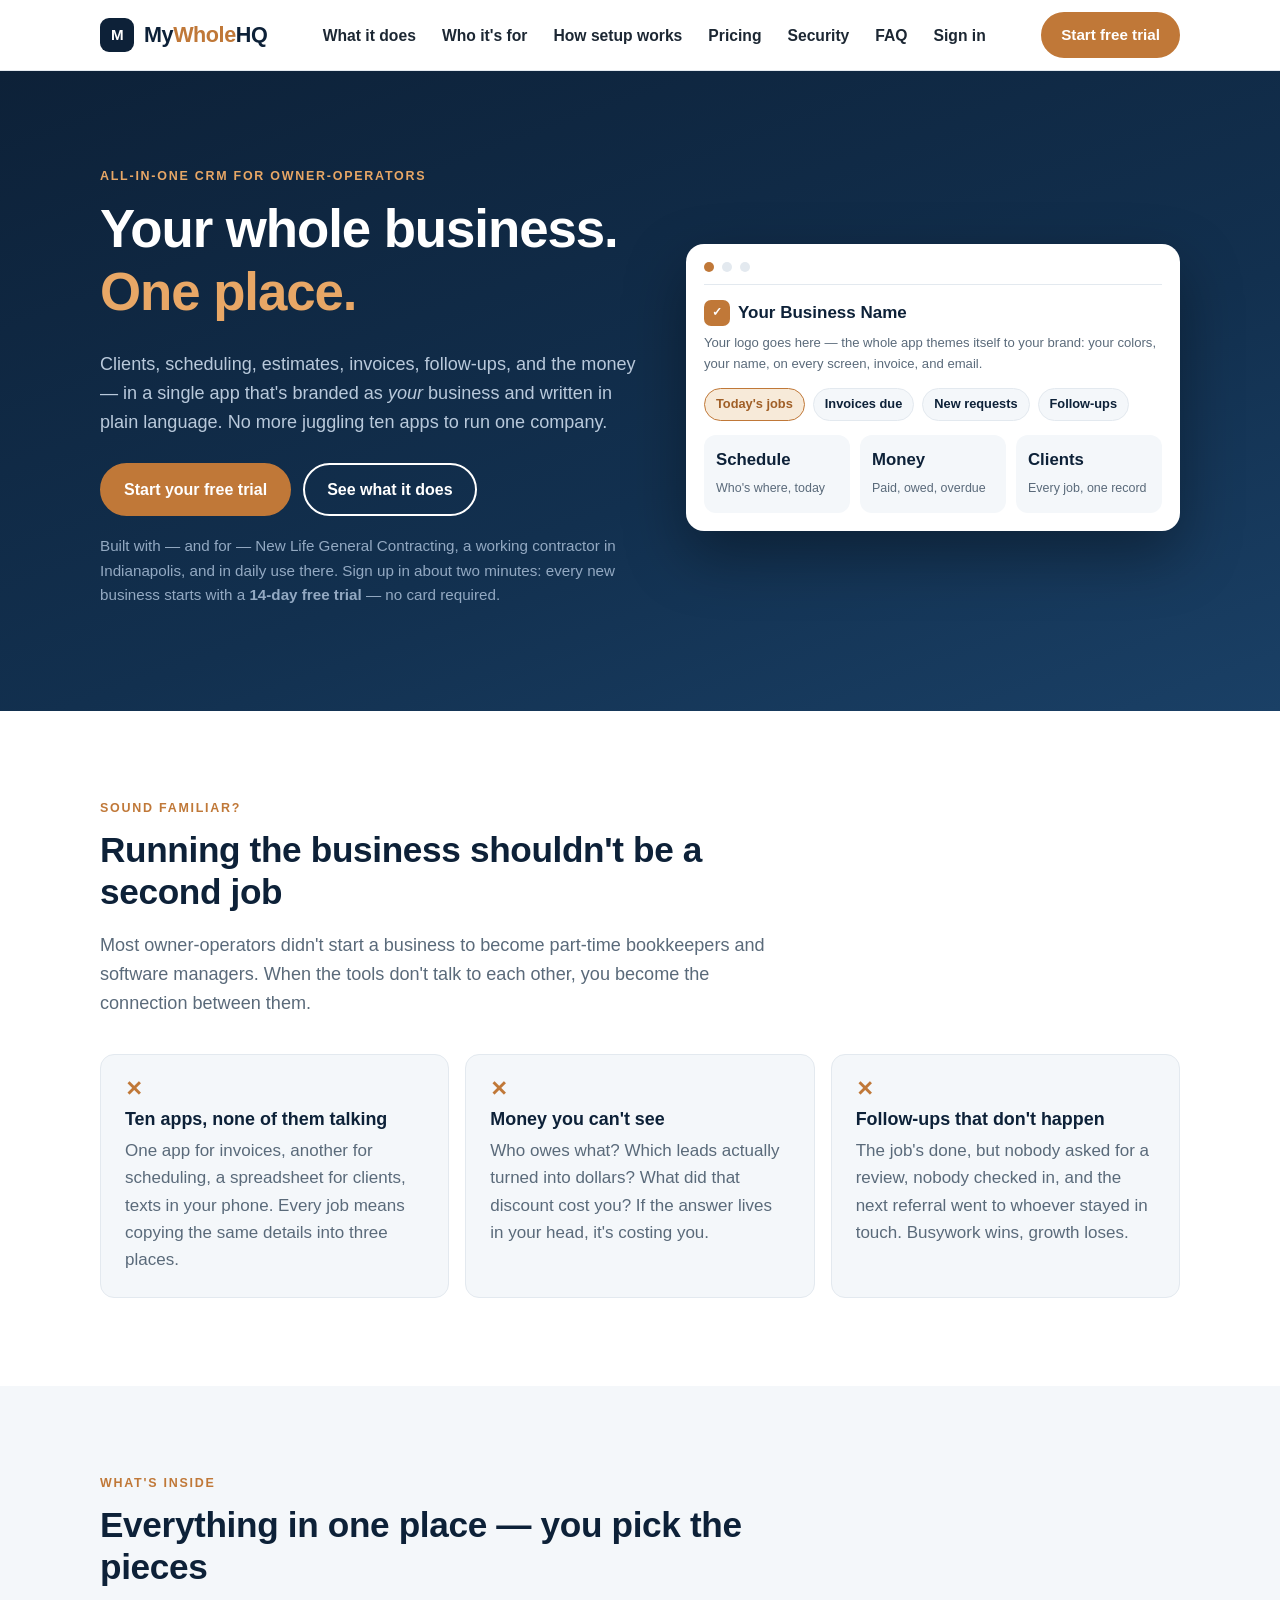
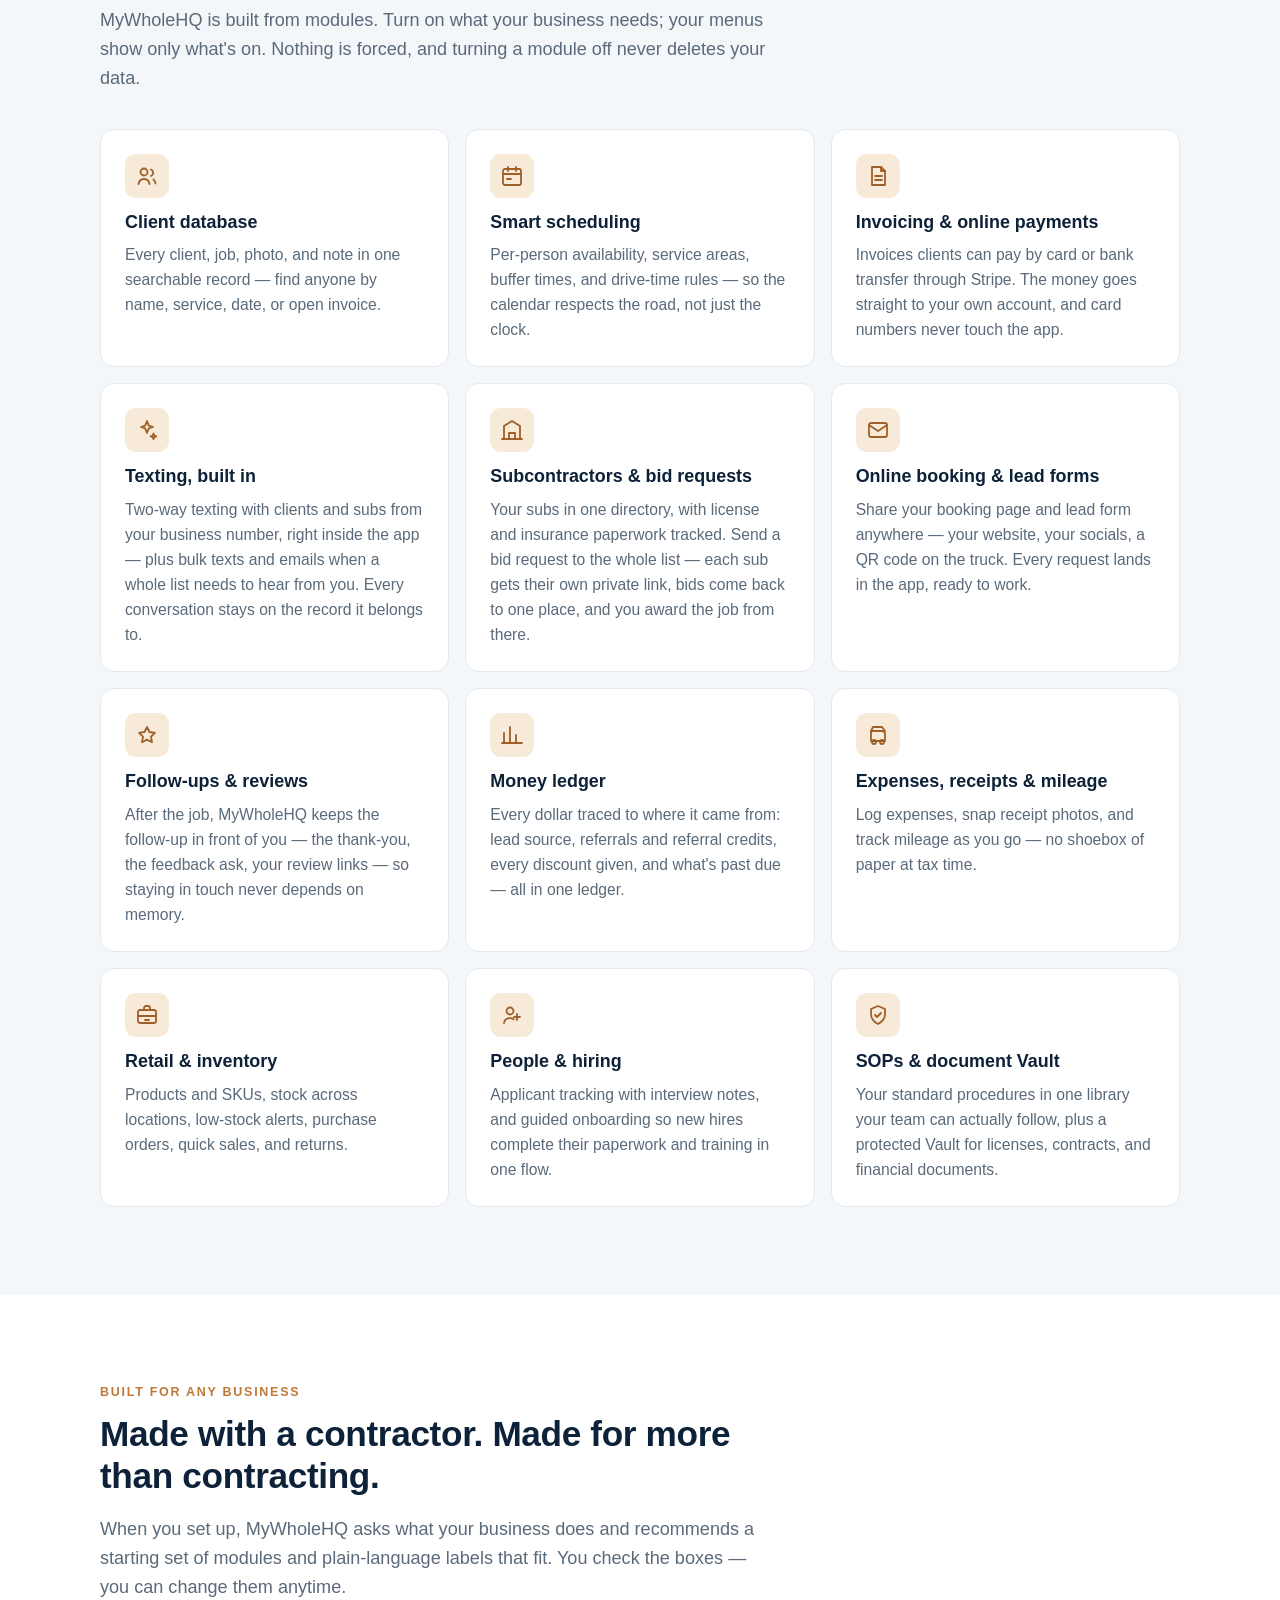
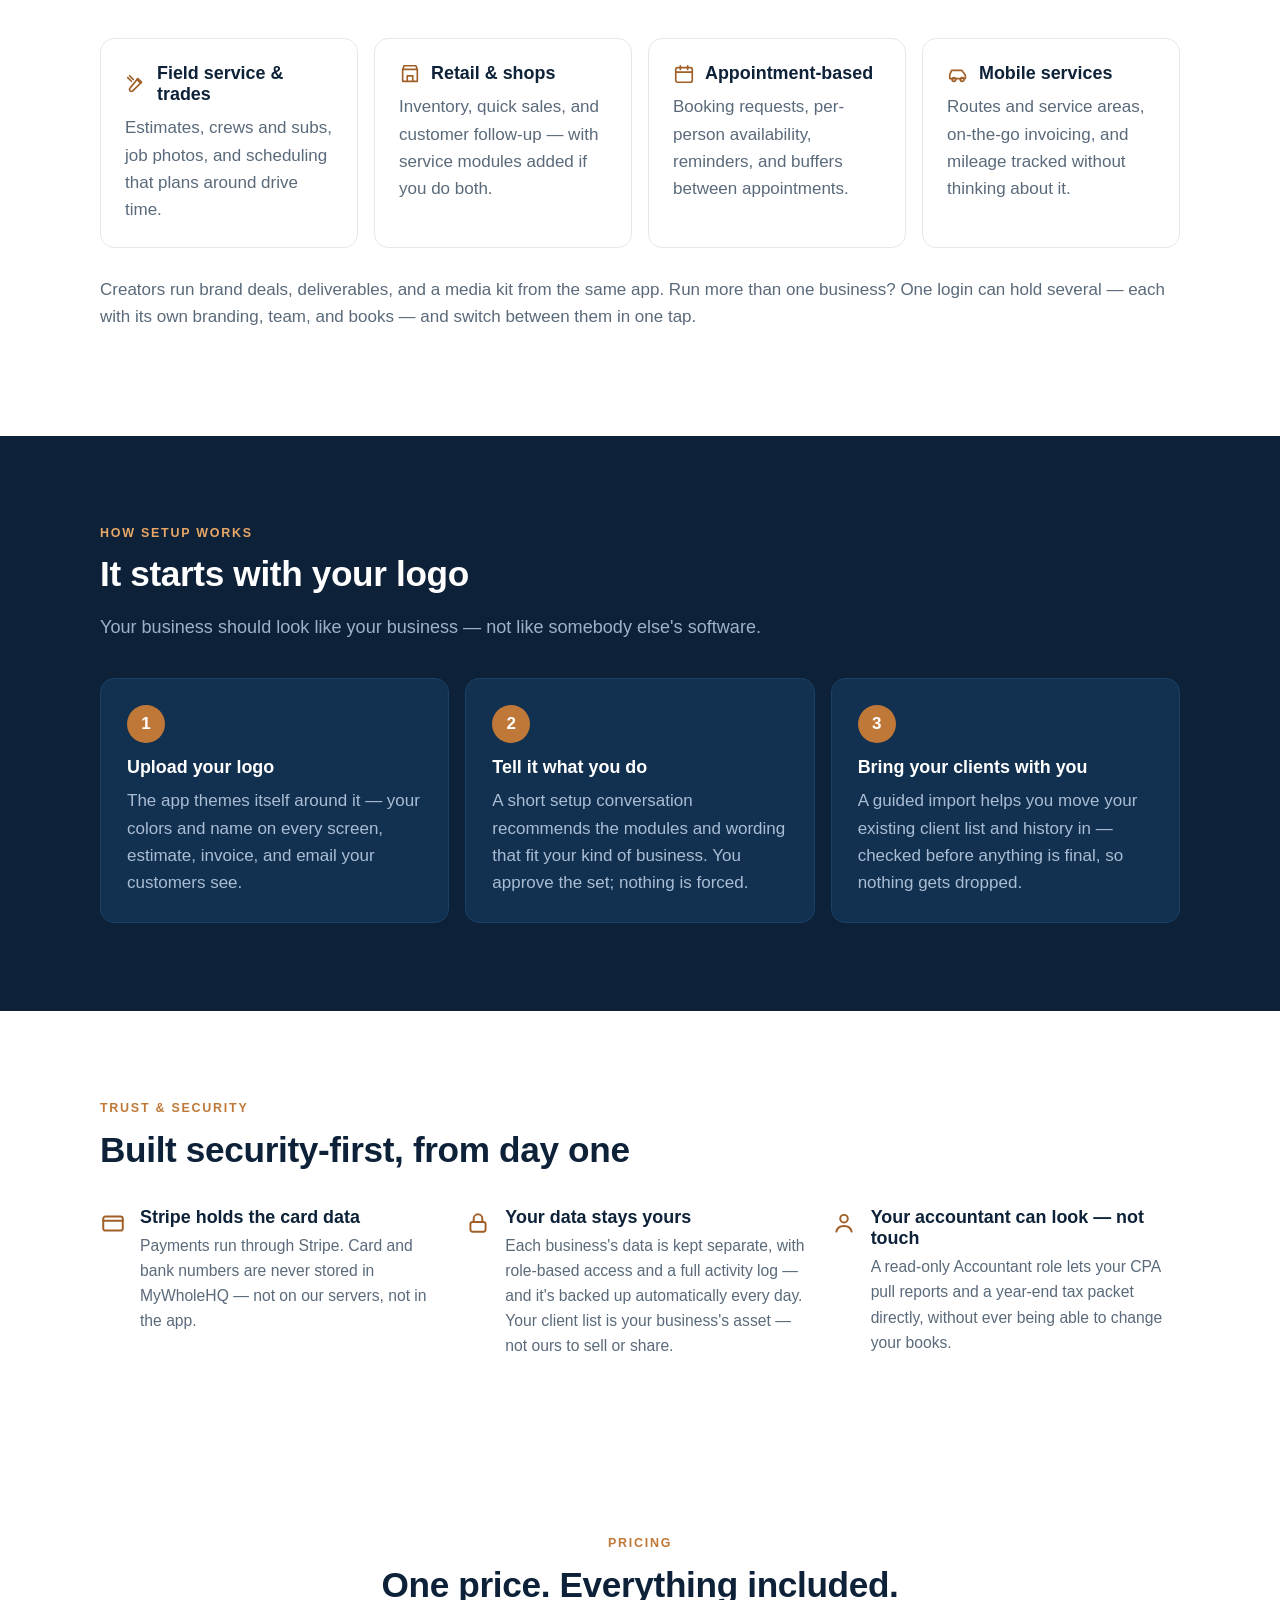
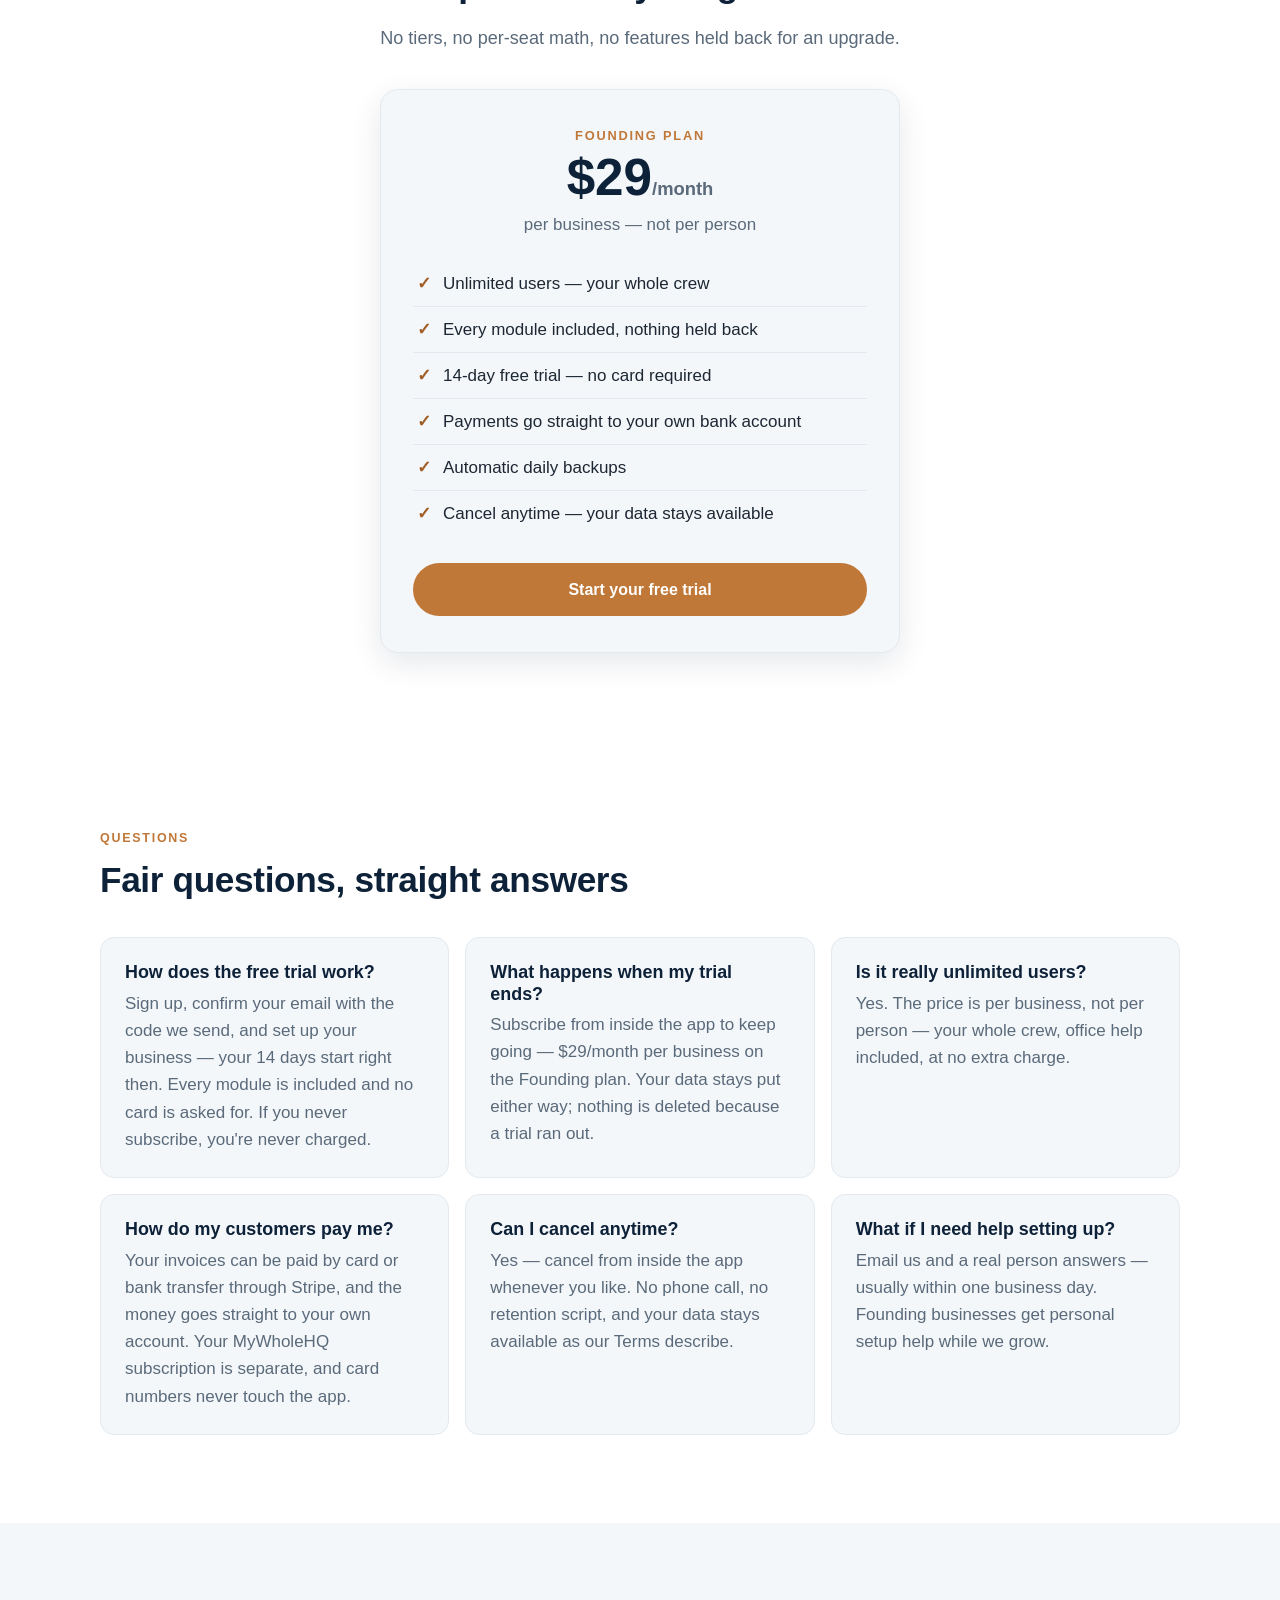
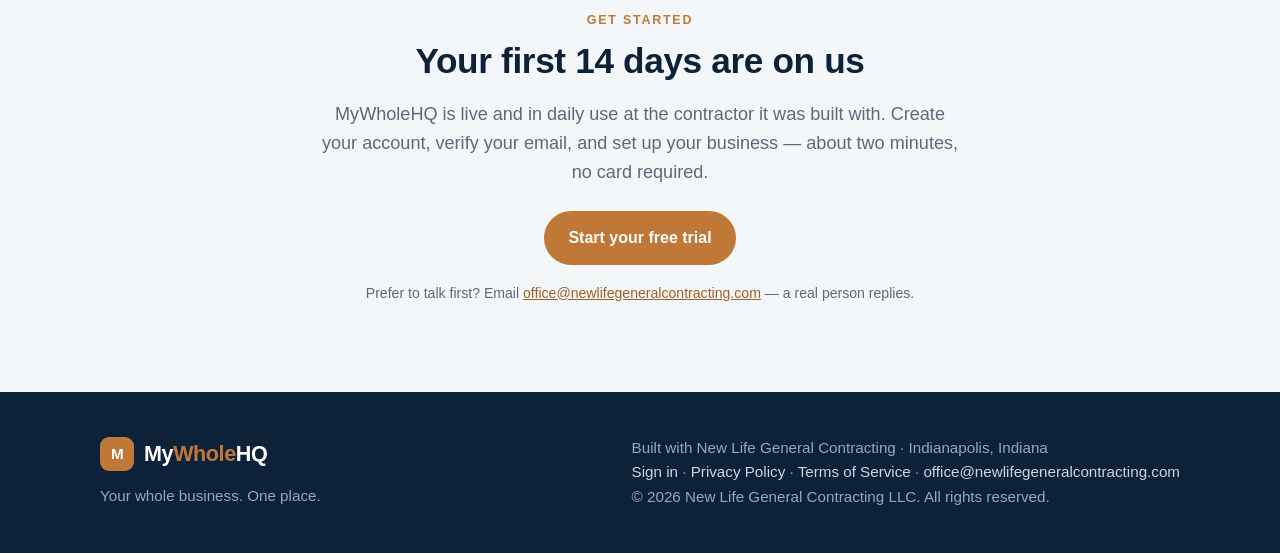
==== index.html @ 63197f9a "Point CTAs at instant signup (app.mywholehq.com/signup), add FAQ, replace invite form with get-start" ====
<!DOCTYPE html>
<html lang="en">
<head>
<meta charset="UTF-8">
<meta name="viewport" content="width=device-width, initial-scale=1">
<title>MyWholeHQ — Your whole business. One place.</title>
<meta name="description" content="MyWholeHQ is the all-in-one app for owner-run businesses: clients, jobs, quotes, invoices, subcontractors, scheduling, and texting in one place. Founding plan $29/month per business, unlimited users, 14-day free trial.">
<meta property="og:title" content="MyWholeHQ — Your whole business. One place.">
<meta property="og:description" content="Clients, jobs, quotes, invoices, subs, and texting — one simple app built for owner-operators. $29/mo, unlimited users, 14-day free trial.">
<meta property="og:type" content="website">
<meta property="og:url" content="https://mywholehq.com/">
<link rel="icon" href="favicon.svg" type="image/svg+xml">
<link rel="stylesheet" href="style.css">
</head>
<body>

<header class="site-header">
  <div class="wrap">
    <!-- LOGO SPOT (placeholder): replace this text wordmark with the final logo image when it exists.
         Suggested swap: <img src="logo.svg" alt="MyWholeHQ" height="36"> -->
    <a class="wordmark" href="#top" aria-label="MyWholeHQ home">
      <span class="mark" aria-hidden="true">M</span>
      <span>My<em>Whole</em>HQ</span>
    </a>
    <nav class="main-nav" aria-label="Main">
      <a href="#modules">What it does</a>
      <a href="#any-business">Who it's for</a>
      <a href="#setup">How setup works</a>
      <a href="#pricing">Pricing</a>
      <a href="#trust">Security</a>
      <a href="#faq">FAQ</a>
      <a href="https://app.mywholehq.com/">Sign in</a>
    </nav>
    <a class="btn small" href="https://app.mywholehq.com/signup">Start free trial</a>
  </div>
</header>

<main id="top">

  <!-- ============ HERO ============ -->
  <section class="hero">
    <div class="wrap hero-grid">
      <div>
        <p class="eyebrow" style="color:#e8a766">All-in-one CRM for owner-operators</p>
        <h1>Your whole business. <span class="accent">One place.</span></h1>
        <p class="lede">Clients, scheduling, estimates, invoices, follow-ups, and the money — in a single app that's branded as <em>your</em> business and written in plain language. No more juggling ten apps to run one company.</p>
        <div class="hero-ctas">
          <a class="btn" href="https://app.mywholehq.com/signup">Start your free trial</a>
          <a class="btn ghost" href="#modules" style="color:#fff;border-color:#fff">See what it does</a>
        </div>
        <p class="hero-note">Built with — and for — New Life General Contracting, a working contractor in Indianapolis, and in daily use there. Sign up in about two minutes: every new business starts with a <strong>14-day free trial</strong> — no card required.</p>
      </div>
      <div class="preview" aria-hidden="true">
        <div class="preview-top"><span class="dot c"></span><span class="dot"></span><span class="dot"></span></div>
        <div class="preview-logo"><span class="mark">✓</span> Your Business Name</div>
        <p class="preview-sub">Your logo goes here — the whole app themes itself to your brand: your colors, your name, on every screen, invoice, and email.</p>
        <div class="chip-row">
          <span class="chip on">Today's jobs</span>
          <span class="chip">Invoices due</span>
          <span class="chip">New requests</span>
          <span class="chip">Follow-ups</span>
        </div>
        <div class="stat-row">
          <div class="stat"><b>Schedule</b><span>Who's where, today</span></div>
          <div class="stat"><b>Money</b><span>Paid, owed, overdue</span></div>
          <div class="stat"><b>Clients</b><span>Every job, one record</span></div>
        </div>
      </div>
    </div>
  </section>

  <!-- ============ PAIN POINTS ============ -->
  <section id="pain">
    <div class="wrap">
      <div class="section-head">
        <p class="eyebrow">Sound familiar?</p>
        <h2>Running the business shouldn't be a second job</h2>
        <p class="lede">Most owner-operators didn't start a business to become part-time bookkeepers and software managers. When the tools don't talk to each other, you become the connection between them.</p>
      </div>
      <div class="pain-grid">
        <div class="pain-card">
          <div class="x" aria-hidden="true">✕</div>
          <h3>Ten apps, none of them talking</h3>
          <p>One app for invoices, another for scheduling, a spreadsheet for clients, texts in your phone. Every job means copying the same details into three places.</p>
        </div>
        <div class="pain-card">
          <div class="x" aria-hidden="true">✕</div>
          <h3>Money you can't see</h3>
          <p>Who owes what? Which leads actually turned into dollars? What did that discount cost you? If the answer lives in your head, it's costing you.</p>
        </div>
        <div class="pain-card">
          <div class="x" aria-hidden="true">✕</div>
          <h3>Follow-ups that don't happen</h3>
          <p>The job's done, but nobody asked for a review, nobody checked in, and the next referral went to whoever stayed in touch. Busywork wins, growth loses.</p>
        </div>
      </div>
    </div>
  </section>

  <!-- ============ MODULES ============ -->
  <section class="modules" id="modules">
    <div class="wrap">
      <div class="section-head">
        <p class="eyebrow">What's inside</p>
        <h2>Everything in one place — you pick the pieces</h2>
        <p class="lede">MyWholeHQ is built from modules. Turn on what your business needs; your menus show only what's on. Nothing is forced, and turning a module off never deletes your data.</p>
      </div>
      <div class="module-grid">

        <div class="module">
          <div class="icon"><svg viewBox="0 0 24 24"><circle cx="9" cy="8" r="3.5"/><path d="M3.5 20c.6-3.2 2.8-5 5.5-5s4.9 1.8 5.5 5"/><path d="M16 5.5a3.5 3.5 0 0 1 0 6.5M18.5 15.4c1.1.8 1.8 2.1 2 4.1"/></svg></div>
          <h3>Client database</h3>
          <p>Every client, job, photo, and note in one searchable record — find anyone by name, service, date, or open invoice.</p>
        </div>

        <div class="module">
          <div class="icon"><svg viewBox="0 0 24 24"><rect x="3" y="5" width="18" height="16" rx="2"/><path d="M3 10h18M8 3v4M16 3v4M7 15h4"/></svg></div>
          <h3>Smart scheduling</h3>
          <p>Per-person availability, service areas, buffer times, and drive-time rules — so the calendar respects the road, not just the clock.</p>
        </div>

        <div class="module">
          <div class="icon"><svg viewBox="0 0 24 24"><path d="M6 3h9l4 4v14H6z"/><path d="M15 3v4h4M9 12h7M9 16h7"/></svg></div>
          <h3>Invoicing &amp; online payments</h3>
          <p>Invoices clients can pay by card or bank transfer through Stripe. The money goes straight to your own account, and card numbers never touch the app.</p>
        </div>

        <div class="module">
          <div class="icon"><svg viewBox="0 0 24 24"><path d="M12 3l1.8 4.6L18 9l-4.2 1.4L12 15l-1.8-4.6L6 9l4.2-1.4z"/><path d="M18.5 15.5l.8 2 2 .8-2 .8-.8 2-.8-2-2-.8 2-.8z"/></svg></div>
          <h3>Texting, built in</h3>
          <p>Two-way texting with clients and subs from your business number, right inside the app — plus bulk texts and emails when a whole list needs to hear from you. Every conversation stays on the record it belongs to.</p>
        </div>

        <div class="module">
          <div class="icon"><svg viewBox="0 0 24 24"><path d="M4 21V8l8-5 8 5v13"/><path d="M9 21v-6h6v6M2 21h20"/></svg></div>
          <h3>Subcontractors &amp; bid requests</h3>
          <p>Your subs in one directory, with license and insurance paperwork tracked. Send a bid request to the whole list — each sub gets their own private link, bids come back to one place, and you award the job from there.</p>
        </div>

        <div class="module">
          <div class="icon"><svg viewBox="0 0 24 24"><rect x="3" y="5" width="18" height="14" rx="2"/><path d="M3 7l9 6 9-6"/></svg></div>
          <h3>Online booking &amp; lead forms</h3>
          <p>Share your booking page and lead form anywhere — your website, your socials, a QR code on the truck. Every request lands in the app, ready to work.</p>
        </div>

        <div class="module">
          <div class="icon"><svg viewBox="0 0 24 24"><path d="M12 4l2.5 5 5.5.8-4 3.9 1 5.5-5-2.6-5 2.6 1-5.5-4-3.9 5.5-.8z"/></svg></div>
          <h3>Follow-ups &amp; reviews</h3>
          <p>After the job, MyWholeHQ keeps the follow-up in front of you — the thank-you, the feedback ask, your review links — so staying in touch never depends on memory.</p>
        </div>

        <div class="module">
          <div class="icon"><svg viewBox="0 0 24 24"><path d="M4 20V10M10 20V4M16 20v-8M22 20H2"/></svg></div>
          <h3>Money ledger</h3>
          <p>Every dollar traced to where it came from: lead source, referrals and referral credits, every discount given, and what's past due — all in one ledger.</p>
        </div>

        <div class="module">
          <div class="icon"><svg viewBox="0 0 24 24"><path d="M5 8h11a3 3 0 0 1 3 3v7H5z"/><path d="M5 8l2-4h9l3 4M8 21a2 2 0 1 0 0-4 2 2 0 0 0 0 4zM16 21a2 2 0 1 0 0-4 2 2 0 0 0 0 4z"/></svg></div>
          <h3>Expenses, receipts &amp; mileage</h3>
          <p>Log expenses, snap receipt photos, and track mileage as you go — no shoebox of paper at tax time.</p>
        </div>

        <div class="module">
          <div class="icon"><svg viewBox="0 0 24 24"><path d="M9 7V5a2 2 0 0 1 2-2h2a2 2 0 0 1 2 2v2"/><rect x="3" y="7" width="18" height="13" rx="2"/><path d="M3 13h18M10 17h4"/></svg></div>
          <h3>Retail &amp; inventory</h3>
          <p>Products and SKUs, stock across locations, low-stock alerts, purchase orders, quick sales, and returns.</p>
        </div>

        <div class="module">
          <div class="icon"><svg viewBox="0 0 24 24"><circle cx="10" cy="8" r="3.5"/><path d="M4 20c.5-3 2.7-4.8 6-4.8 1.5 0 2.8.4 3.8 1.2M17 11v6M14 14h6"/></svg></div>
          <h3>People &amp; hiring</h3>
          <p>Applicant tracking with interview notes, and guided onboarding so new hires complete their paperwork and training in one flow.</p>
        </div>

        <div class="module">
          <div class="icon"><svg viewBox="0 0 24 24"><path d="M12 3l7 3v5c0 5-3 8-7 10-4-2-7-5-7-10V6z"/><path d="M9 12l2 2 4-4"/></svg></div>
          <h3>SOPs &amp; document Vault</h3>
          <p>Your standard procedures in one library your team can actually follow, plus a protected Vault for licenses, contracts, and financial documents.</p>
        </div>

      </div>
    </div>
  </section>

  <!-- ============ ANY BUSINESS ============ -->
  <section id="any-business">
    <div class="wrap">
      <div class="section-head">
        <p class="eyebrow">Built for any business</p>
        <h2>Made with a contractor. Made for more than contracting.</h2>
        <p class="lede">When you set up, MyWholeHQ asks what your business does and recommends a starting set of modules and plain-language labels that fit. You check the boxes — you can change them anytime.</p>
      </div>
      <div class="biz-grid">
        <div class="biz">
          <h3><svg viewBox="0 0 24 24"><path d="M14 6l4 4L8.5 19.5a2.1 2.1 0 0 1-3-3z"/><path d="M13 7l4 4M5 3l4 4M3 5l4 4"/></svg>Field service &amp; trades</h3>
          <p>Estimates, crews and subs, job photos, and scheduling that plans around drive time.</p>
        </div>
        <div class="biz">
          <h3><svg viewBox="0 0 24 24"><path d="M4 7l1.5-4h13L20 7M4 7h16v13H4zM9 20v-6h6v6"/></svg>Retail &amp; shops</h3>
          <p>Inventory, quick sales, and customer follow-up — with service modules added if you do both.</p>
        </div>
        <div class="biz">
          <h3><svg viewBox="0 0 24 24"><rect x="3" y="5" width="18" height="16" rx="2"/><path d="M3 10h18M8 3v4M16 3v4"/></svg>Appointment-based</h3>
          <p>Booking requests, per-person availability, reminders, and buffers between appointments.</p>
        </div>
        <div class="biz">
          <h3><svg viewBox="0 0 24 24"><path d="M5 17H3v-4l2-5h11l4 5v4h-2M7.5 20a2 2 0 1 0 0-4 2 2 0 0 0 0 4zM16.5 20a2 2 0 1 0 0-4 2 2 0 0 0 0 4zM5 17h11.5"/></svg>Mobile services</h3>
          <p>Routes and service areas, on-the-go invoicing, and mileage tracked without thinking about it.</p>
        </div>
      </div>
      <p style="margin-top:28px;color:var(--muted)">Creators run brand deals, deliverables, and a media kit from the same app. Run more than one business? One login can hold several — each with its own branding, team, and books — and switch between them in one tap.</p>
    </div>
  </section>

  <!-- ============ SETUP ============ -->
  <section class="steps" id="setup">
    <div class="wrap">
      <div class="section-head">
        <p class="eyebrow" style="color:#e8a766">How setup works</p>
        <h2>It starts with your logo</h2>
        <p class="lede">Your business should look like your business — not like somebody else's software.</p>
      </div>
      <div class="step-grid">
        <div class="step">
          <div class="num" aria-hidden="true"></div>
          <h3>Upload your logo</h3>
          <p>The app themes itself around it — your colors and name on every screen, estimate, invoice, and email your customers see.</p>
        </div>
        <div class="step">
          <div class="num" aria-hidden="true"></div>
          <h3>Tell it what you do</h3>
          <p>A short setup conversation recommends the modules and wording that fit your kind of business. You approve the set; nothing is forced.</p>
        </div>
        <div class="step">
          <div class="num" aria-hidden="true"></div>
          <h3>Bring your clients with you</h3>
          <p>A guided import helps you move your existing client list and history in — checked before anything is final, so nothing gets dropped.</p>
        </div>
      </div>
    </div>
  </section>

  <!-- ============ TRUST / SECURITY ============ -->
  <section id="trust">
    <div class="wrap">
      <div class="section-head">
        <p class="eyebrow">Trust &amp; security</p>
        <h2>Built security-first, from day one</h2>
      </div>
      <div class="trust-grid">
        <div class="trust-item">
          <svg viewBox="0 0 24 24"><rect x="3" y="6" width="18" height="13" rx="2"/><path d="M3 10h18"/></svg>
          <div>
            <h3>Stripe holds the card data</h3>
            <p>Payments run through Stripe. Card and bank numbers are never stored in MyWholeHQ — not on our servers, not in the app.</p>
          </div>
        </div>
        <div class="trust-item">
          <svg viewBox="0 0 24 24"><rect x="5" y="11" width="14" height="9" rx="2"/><path d="M8 11V8a4 4 0 0 1 8 0v3"/></svg>
          <div>
            <h3>Your data stays yours</h3>
            <p>Each business's data is kept separate, with role-based access and a full activity log — and it's backed up automatically every day. Your client list is your business's asset — not ours to sell or share.</p>
          </div>
        </div>
        <div class="trust-item">
          <svg viewBox="0 0 24 24"><circle cx="12" cy="8" r="3.5"/><path d="M5 20c.7-3.4 3.4-5.2 7-5.2s6.3 1.8 7 5.2"/></svg>
          <div>
            <h3>Your accountant can look — not touch</h3>
            <p>A read-only Accountant role lets your CPA pull reports and a year-end tax packet directly, without ever being able to change your books.</p>
          </div>
        </div>
      </div>
    </div>
  </section>

  <!-- ============ PRICING ============ -->
  <section class="pricing" id="pricing">
    <div class="wrap">
      <div class="section-head center">
        <p class="eyebrow">Pricing</p>
        <h2>One price. Everything included.</h2>
        <p class="lede">No tiers, no per-seat math, no features held back for an upgrade.</p>
      </div>
      <div class="price-card">
        <p class="price-plan">Founding plan</p>
        <p class="price-amount">$29<span>/month</span></p>
        <p class="price-per">per business — not per person</p>
        <ul class="price-list">
          <li>Unlimited users — your whole crew</li>
          <li>Every module included, nothing held back</li>
          <li>14-day free trial — no card required</li>
          <li>Payments go straight to your own bank account</li>
          <li>Automatic daily backups</li>
          <li>Cancel anytime — your data stays available</li>
        </ul>
        <a class="btn" href="https://app.mywholehq.com/signup">Start your free trial</a>
      </div>
    </div>
  </section>

  <!-- ============ FAQ ============ -->
  <section id="faq">
    <div class="wrap">
      <div class="section-head">
        <p class="eyebrow">Questions</p>
        <h2>Fair questions, straight answers</h2>
      </div>
      <div class="pain-grid">
        <div class="pain-card">
          <h3>How does the free trial work?</h3>
          <p>Sign up, confirm your email with the code we send, and set up your business — your 14 days start right then. Every module is included and no card is asked for. If you never subscribe, you're never charged.</p>
        </div>
        <div class="pain-card">
          <h3>What happens when my trial ends?</h3>
          <p>Subscribe from inside the app to keep going — $29/month per business on the Founding plan. Your data stays put either way; nothing is deleted because a trial ran out.</p>
        </div>
        <div class="pain-card">
          <h3>Is it really unlimited users?</h3>
          <p>Yes. The price is per business, not per person — your whole crew, office help included, at no extra charge.</p>
        </div>
        <div class="pain-card">
          <h3>How do my customers pay me?</h3>
          <p>Your invoices can be paid by card or bank transfer through Stripe, and the money goes straight to your own account. Your MyWholeHQ subscription is separate, and card numbers never touch the app.</p>
        </div>
        <div class="pain-card">
          <h3>Can I cancel anytime?</h3>
          <p>Yes — cancel from inside the app whenever you like. No phone call, no retention script, and your data stays available as our Terms describe.</p>
        </div>
        <div class="pain-card">
          <h3>What if I need help setting up?</h3>
          <p>Email us and a real person answers — usually within one business day. Founding businesses get personal setup help while we grow.</p>
        </div>
      </div>
    </div>
  </section>

  <!-- ============ GET STARTED ============ -->
  <section class="waitlist" id="start">
    <div class="wrap" style="text-align:center">
      <p class="eyebrow">Get started</p>
      <h2>Your first 14 days are on us</h2>
      <p class="lede" style="max-width:640px;margin-left:auto;margin-right:auto">MyWholeHQ is live and in daily use at the contractor it was built with. Create your account, verify your email, and set up your business — about two minutes, no card required.</p>
      <p style="margin-top:24px"><a class="btn" href="https://app.mywholehq.com/signup">Start your free trial</a></p>
      <p class="form-note" style="margin-top:16px">Prefer to talk first? Email <a href="mailto:office@newlifegeneralcontracting.com">office@newlifegeneralcontracting.com</a> — a real person replies.</p>
    </div>
  </section>

</main>

<footer class="site-footer">
  <div class="wrap">
    <div>
      <!-- LOGO SPOT (placeholder): same swap as the header when the final logo exists. -->
      <a class="wordmark" href="#top"><span class="mark" aria-hidden="true" style="background:var(--copper)">M</span><span>My<em>Whole</em>HQ</span></a>
      <p style="margin-top:12px">Your whole business. One place.</p>
    </div>
    <div>
      <p>Built with New Life General Contracting · Indianapolis, Indiana</p>
      <p class="footer-links">
        <a href="https://app.mywholehq.com/">Sign in</a> ·
        <a href="https://app.mywholehq.com/privacy">Privacy Policy</a> ·
        <a href="https://app.mywholehq.com/terms">Terms of Service</a> ·
        <a href="mailto:office@newlifegeneralcontracting.com">office@newlifegeneralcontracting.com</a>
      </p>
      <p>© 2026 New Life General Contracting LLC. All rights reserved.</p>
    </div>
  </div>
</footer>

</body>
</html>
---- style.css ----
/* MyWholeHQ — draft marketing site
   Palette: deep navy + white, warm copper accent
   Mobile-first; breakpoints at 620px and 900px */

:root{
  --navy:#0d2138;
  --navy-2:#12304f;
  --navy-3:#1a4066;
  --ink:#1c2733;
  --muted:#5a6a7a;
  --line:#e3e9ef;
  --bg:#ffffff;
  --bg-soft:#f4f7fa;
  --copper:#c07838;
  --copper-dark:#a05f27;
  --copper-soft:#f7ead9;
  --radius:14px;
  --shadow:0 10px 30px rgba(13,33,56,.10);
  --max:1120px;
}

*{box-sizing:border-box}
html{scroll-behavior:smooth}
body{
  margin:0;
  font-family:-apple-system,BlinkMacSystemFont,"Segoe UI",Roboto,Helvetica,Arial,sans-serif;
  color:var(--ink);
  background:var(--bg);
  line-height:1.6;
  font-size:17px;
  -webkit-font-smoothing:antialiased;
}
img,svg{display:block}
a{color:var(--copper-dark)}
.wrap{max-width:var(--max);margin:0 auto;padding:0 20px}
h1,h2,h3{line-height:1.2;color:var(--navy);margin:0 0 .5em}
h2{font-size:1.9rem;letter-spacing:-.01em}
h3{font-size:1.12rem}
p{margin:0 0 1em}
.lede{font-size:1.13rem;color:var(--muted)}
.eyebrow{
  text-transform:uppercase;letter-spacing:.14em;font-size:.78rem;font-weight:700;
  color:var(--copper);margin:0 0 .6rem;
}
section{padding:64px 0}
.section-head{max-width:680px;margin-bottom:36px}
.section-head.center{margin-left:auto;margin-right:auto;text-align:center}

/* ---------- Header ---------- */
.site-header{
  position:sticky;top:0;z-index:50;
  background:rgba(255,255,255,.96);backdrop-filter:blur(8px);
  border-bottom:1px solid var(--line);
}
.site-header .wrap{display:flex;align-items:center;justify-content:space-between;gap:16px;padding-top:12px;padding-bottom:12px}
.wordmark{
  font-size:1.35rem;font-weight:800;letter-spacing:-.02em;color:var(--navy);text-decoration:none;
  display:flex;align-items:center;gap:10px;
}
.wordmark .mark{
  width:34px;height:34px;border-radius:9px;background:var(--navy);color:#fff;
  display:flex;align-items:center;justify-content:center;font-size:.95rem;font-weight:800;flex:0 0 auto;
}
.wordmark em{font-style:normal;color:var(--copper)}
.main-nav{display:none;gap:26px}
.main-nav a{color:var(--ink);text-decoration:none;font-weight:600;font-size:.98rem}
.main-nav a:hover{color:var(--copper-dark)}
.btn{
  display:inline-block;background:var(--copper);color:#fff;text-decoration:none;font-weight:700;
  padding:12px 22px;border-radius:999px;border:2px solid var(--copper);cursor:pointer;font-size:1rem;
  transition:background .15s ease,border-color .15s ease;
}
.btn:hover{background:var(--copper-dark);border-color:var(--copper-dark)}
.btn.ghost{background:transparent;color:var(--navy);border-color:var(--navy)}
.btn.ghost:hover{background:var(--navy);color:#fff}
.btn.small{padding:9px 18px;font-size:.95rem}

/* ---------- Hero ---------- */
.hero{background:linear-gradient(160deg,var(--navy) 0%,var(--navy-2) 60%,var(--navy-3) 100%);color:#dce6f2;padding:72px 0 80px}
.hero h1{color:#fff;font-size:2.5rem;letter-spacing:-.02em;max-width:640px}
.hero h1 .accent{color:#e8a766}
.hero .lede{color:#b9c9db;max-width:560px}
.hero-ctas{display:flex;flex-wrap:wrap;gap:12px;margin:26px 0 18px}
.hero-note{font-size:.95rem;color:#93a9c2;margin:0}
.hero-grid{display:grid;gap:40px;align-items:center}

/* App preview panel (pure CSS/SVG mock, clearly illustrative) */
.preview{
  background:#fff;border-radius:18px;box-shadow:0 24px 60px rgba(0,0,0,.35);
  padding:18px;color:var(--ink);
}
.preview-top{display:flex;align-items:center;gap:8px;padding-bottom:12px;border-bottom:1px solid var(--line)}
.dot{width:10px;height:10px;border-radius:50%;background:var(--line)}
.dot.c{background:var(--copper)}
.preview-logo{display:flex;align-items:center;gap:8px;margin:14px 0 6px;font-weight:800;color:var(--navy)}
.preview-logo .mark{width:26px;height:26px;border-radius:7px;background:var(--copper);color:#fff;display:flex;align-items:center;justify-content:center;font-size:.75rem}
.preview-sub{font-size:.82rem;color:var(--muted);margin:0 0 14px}
.chip-row{display:flex;flex-wrap:wrap;gap:8px;margin-bottom:14px}
.chip{font-size:.8rem;font-weight:600;background:var(--bg-soft);border:1px solid var(--line);border-radius:999px;padding:5px 11px;color:var(--navy)}
.chip.on{background:var(--copper-soft);border-color:var(--copper);color:var(--copper-dark)}
.stat-row{display:grid;grid-template-columns:repeat(3,1fr);gap:10px}
.stat{background:var(--bg-soft);border-radius:12px;padding:12px}
.stat b{display:block;font-size:1.05rem;color:var(--navy)}
.stat span{font-size:.78rem;color:var(--muted)}

/* ---------- Pain points ---------- */
.pain-grid{display:grid;gap:16px}
.pain-card{background:var(--bg-soft);border:1px solid var(--line);border-radius:var(--radius);padding:24px}
.pain-card h3{margin-bottom:.35em}
.pain-card p{color:var(--muted);margin:0}
.pain-card .x{color:var(--copper);font-weight:800;font-size:1.3rem;line-height:1;margin-bottom:10px}

/* ---------- Module grid ---------- */
.modules{background:var(--bg-soft)}
.module-grid{display:grid;gap:16px}
.module{
  background:#fff;border:1px solid var(--line);border-radius:var(--radius);padding:24px;
}
.module .icon{
  width:44px;height:44px;border-radius:11px;background:var(--copper-soft);
  display:flex;align-items:center;justify-content:center;margin-bottom:14px;
}
.module .icon svg{width:24px;height:24px;stroke:var(--copper-dark);fill:none;stroke-width:1.8;stroke-linecap:round;stroke-linejoin:round}
.module p{color:var(--muted);margin:0;font-size:.98rem}

/* ---------- Any business ---------- */
.biz-grid{display:grid;gap:16px}
.biz{
  border:1px solid var(--line);border-radius:var(--radius);padding:24px;background:#fff;
}
.biz h3{display:flex;align-items:center;gap:10px}
.biz h3 svg{width:22px;height:22px;stroke:var(--copper-dark);fill:none;stroke-width:1.8;stroke-linecap:round;stroke-linejoin:round;flex:0 0 auto}
.biz p{color:var(--muted);margin:0}

/* ---------- Steps ---------- */
.steps{background:var(--navy);color:#c8d6e6}
.steps h2{color:#fff}
.steps .lede{color:#9db2c9}
.step-grid{display:grid;gap:16px;counter-reset:step}
.step{background:var(--navy-2);border:1px solid var(--navy-3);border-radius:var(--radius);padding:26px}
.step .num{
  counter-increment:step;width:38px;height:38px;border-radius:50%;background:var(--copper);color:#fff;
  display:flex;align-items:center;justify-content:center;font-weight:800;margin-bottom:14px;
}
.step .num::before{content:counter(step)}
.step h3{color:#fff}
.step p{margin:0;color:#a9bdd4}

/* ---------- Trust strip ---------- */
.trust-grid{display:grid;gap:16px}
.trust-item{display:flex;gap:14px;align-items:flex-start}
.trust-item svg{width:26px;height:26px;stroke:var(--copper-dark);fill:none;stroke-width:1.8;stroke-linecap:round;stroke-linejoin:round;flex:0 0 auto;margin-top:3px}
.trust-item h3{margin-bottom:.25em}
.trust-item p{color:var(--muted);margin:0;font-size:.98rem}

/* ---------- Waitlist ---------- */
.waitlist{background:var(--bg-soft)}
.waitlist-grid{display:grid;gap:36px;align-items:start}
.waitlist-form{
  background:#fff;border:1px solid var(--line);border-radius:18px;box-shadow:var(--shadow);padding:28px;
}
.field{margin-bottom:16px}
.field label{display:block;font-weight:600;font-size:.95rem;margin-bottom:6px;color:var(--navy)}
.field input,.field select,.field textarea{
  width:100%;padding:12px 14px;border:1px solid var(--line);border-radius:10px;font-size:1rem;
  font-family:inherit;color:var(--ink);background:#fff;
}
.field textarea{resize:vertical}
.field input:focus,.field select:focus,.field textarea:focus{outline:2px solid var(--copper);outline-offset:1px;border-color:var(--copper)}
.field .optional{font-weight:400;color:var(--muted)}
.honey{position:absolute;left:-9999px;width:1px;height:1px;opacity:0}
.waitlist-form .btn{width:100%;text-align:center}
.form-note{font-size:.88rem;color:var(--muted);margin:12px 0 0;text-align:center}

/* ---------- Pricing ---------- */
.pricing{background:#fff}
.price-card{
  max-width:520px;margin:0 auto;background:var(--bg-soft);border:1px solid var(--line);
  border-radius:18px;box-shadow:var(--shadow);padding:36px 32px;text-align:center;
}
.price-plan{text-transform:uppercase;letter-spacing:.14em;font-size:.8rem;font-weight:700;color:var(--copper);margin:0 0 6px}
.price-amount{font-size:3.2rem;font-weight:800;color:var(--navy);line-height:1;margin:0}
.price-amount span{font-size:1.15rem;font-weight:600;color:var(--muted)}
.price-per{color:var(--muted);margin:8px 0 22px}
.price-list{list-style:none;margin:0 0 26px;padding:0;text-align:left}
.price-list li{padding:9px 0 9px 30px;position:relative;border-bottom:1px solid var(--line)}
.price-list li:last-child{border-bottom:none}
.price-list li::before{content:"✓";position:absolute;left:4px;color:var(--copper-dark);font-weight:800}
.price-card .btn{width:100%;text-align:center}

/* ---------- Thanks ---------- */
.thanks{padding:96px 0;text-align:center}
.thanks h1{font-size:2.2rem}
.thanks .lede{max-width:520px;margin:0 auto 26px}

/* ---------- Footer ---------- */
.footer-links{margin-top:10px}
.footer-links a{text-decoration:none}
.footer-links a:hover{text-decoration:underline}
.site-footer{background:var(--navy);color:#93a9c2;padding:44px 0;font-size:.95rem}
.site-footer .wrap{display:grid;gap:18px}
.site-footer .wordmark{color:#fff}
.site-footer p{margin:0}
.site-footer a{color:#c8d6e6}

/* ---------- Breakpoints ---------- */
@media (min-width:620px){
  .pain-grid{grid-template-columns:1fr 1fr}
  .module-grid{grid-template-columns:1fr 1fr}
  .biz-grid{grid-template-columns:1fr 1fr}
  .trust-grid{grid-template-columns:1fr 1fr}
}
@media (min-width:900px){
  .main-nav{display:flex}
  section{padding:88px 0}
  h2{font-size:2.2rem}
  .hero{padding:96px 0 104px}
  .hero h1{font-size:3.3rem}
  .hero-grid{grid-template-columns:1.05fr .95fr}
  .pain-grid{grid-template-columns:repeat(3,1fr)}
  .module-grid{grid-template-columns:repeat(3,1fr)}
  .biz-grid{grid-template-columns:repeat(4,1fr)}
  .step-grid{grid-template-columns:repeat(3,1fr)}
  .trust-grid{grid-template-columns:repeat(3,1fr)}
  .waitlist-grid{grid-template-columns:1fr 1fr}
  .site-footer .wrap{grid-template-columns:1fr auto;align-items:center}
}
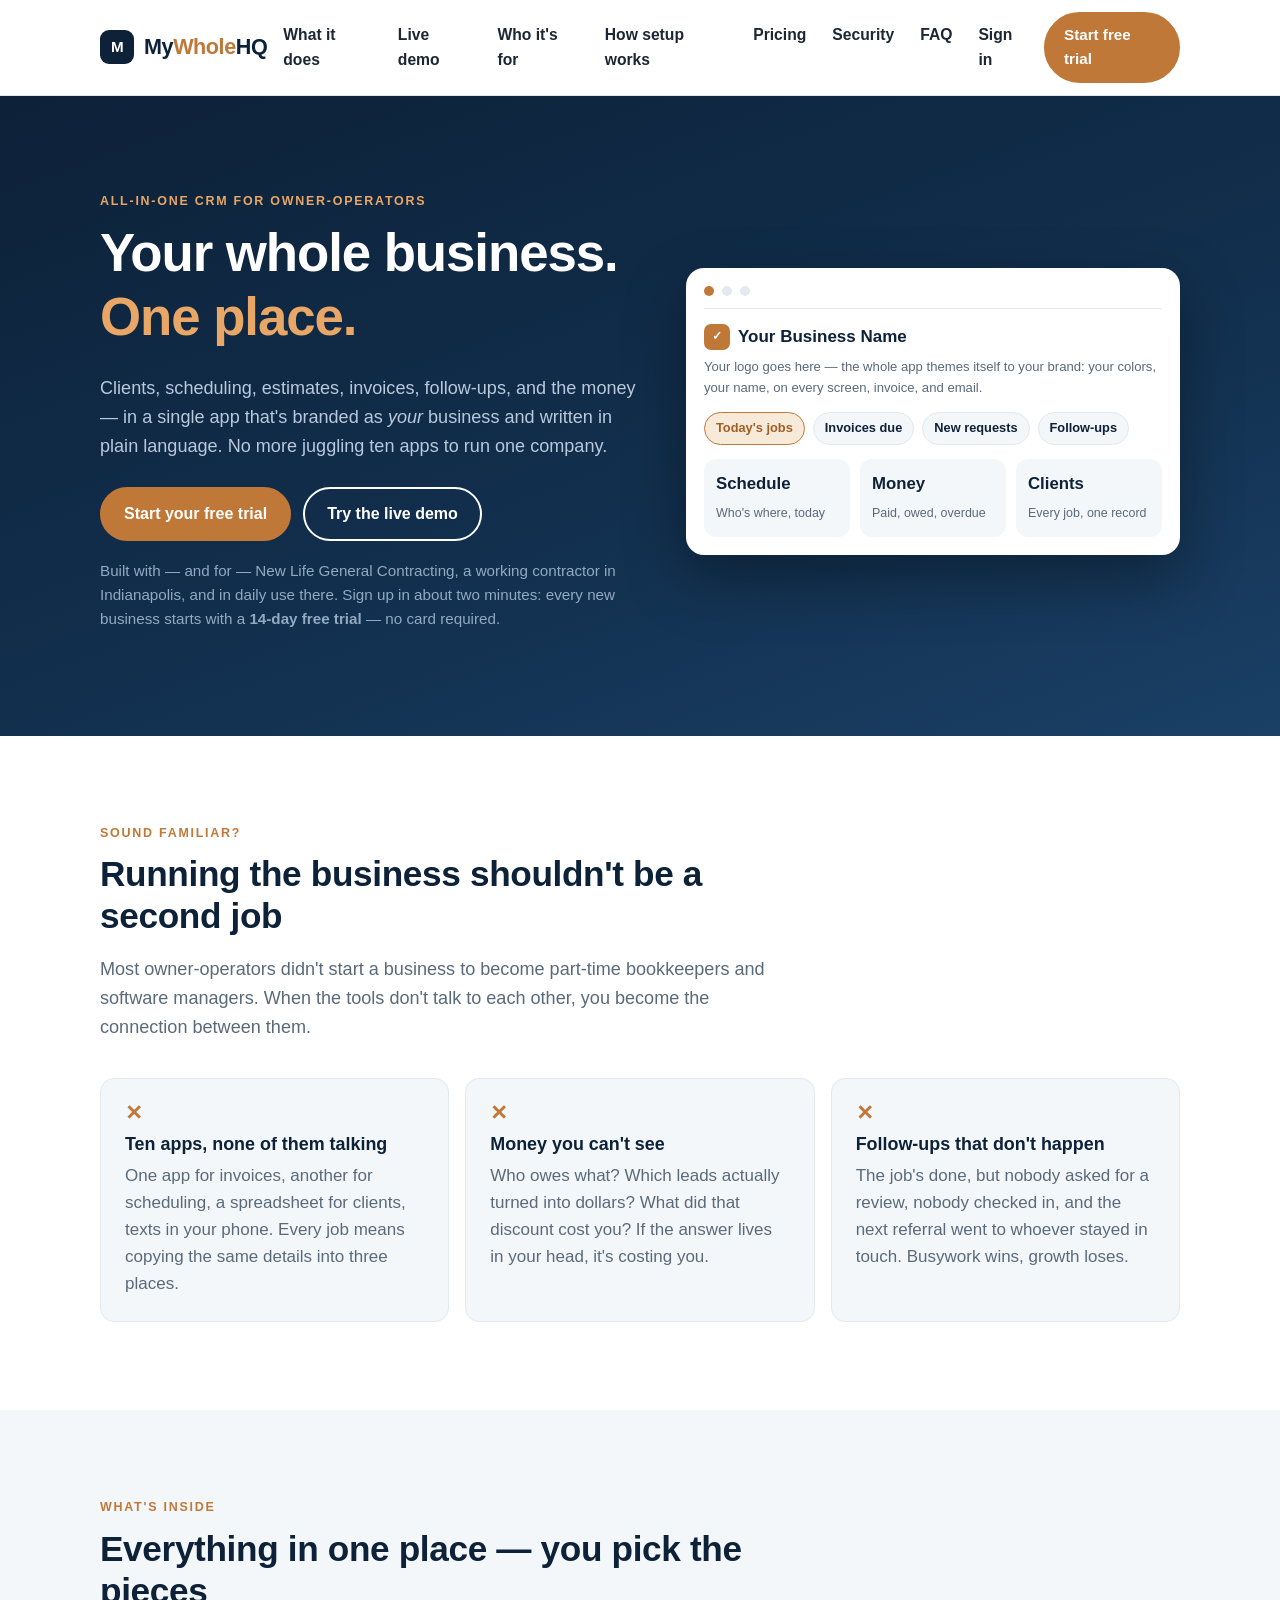
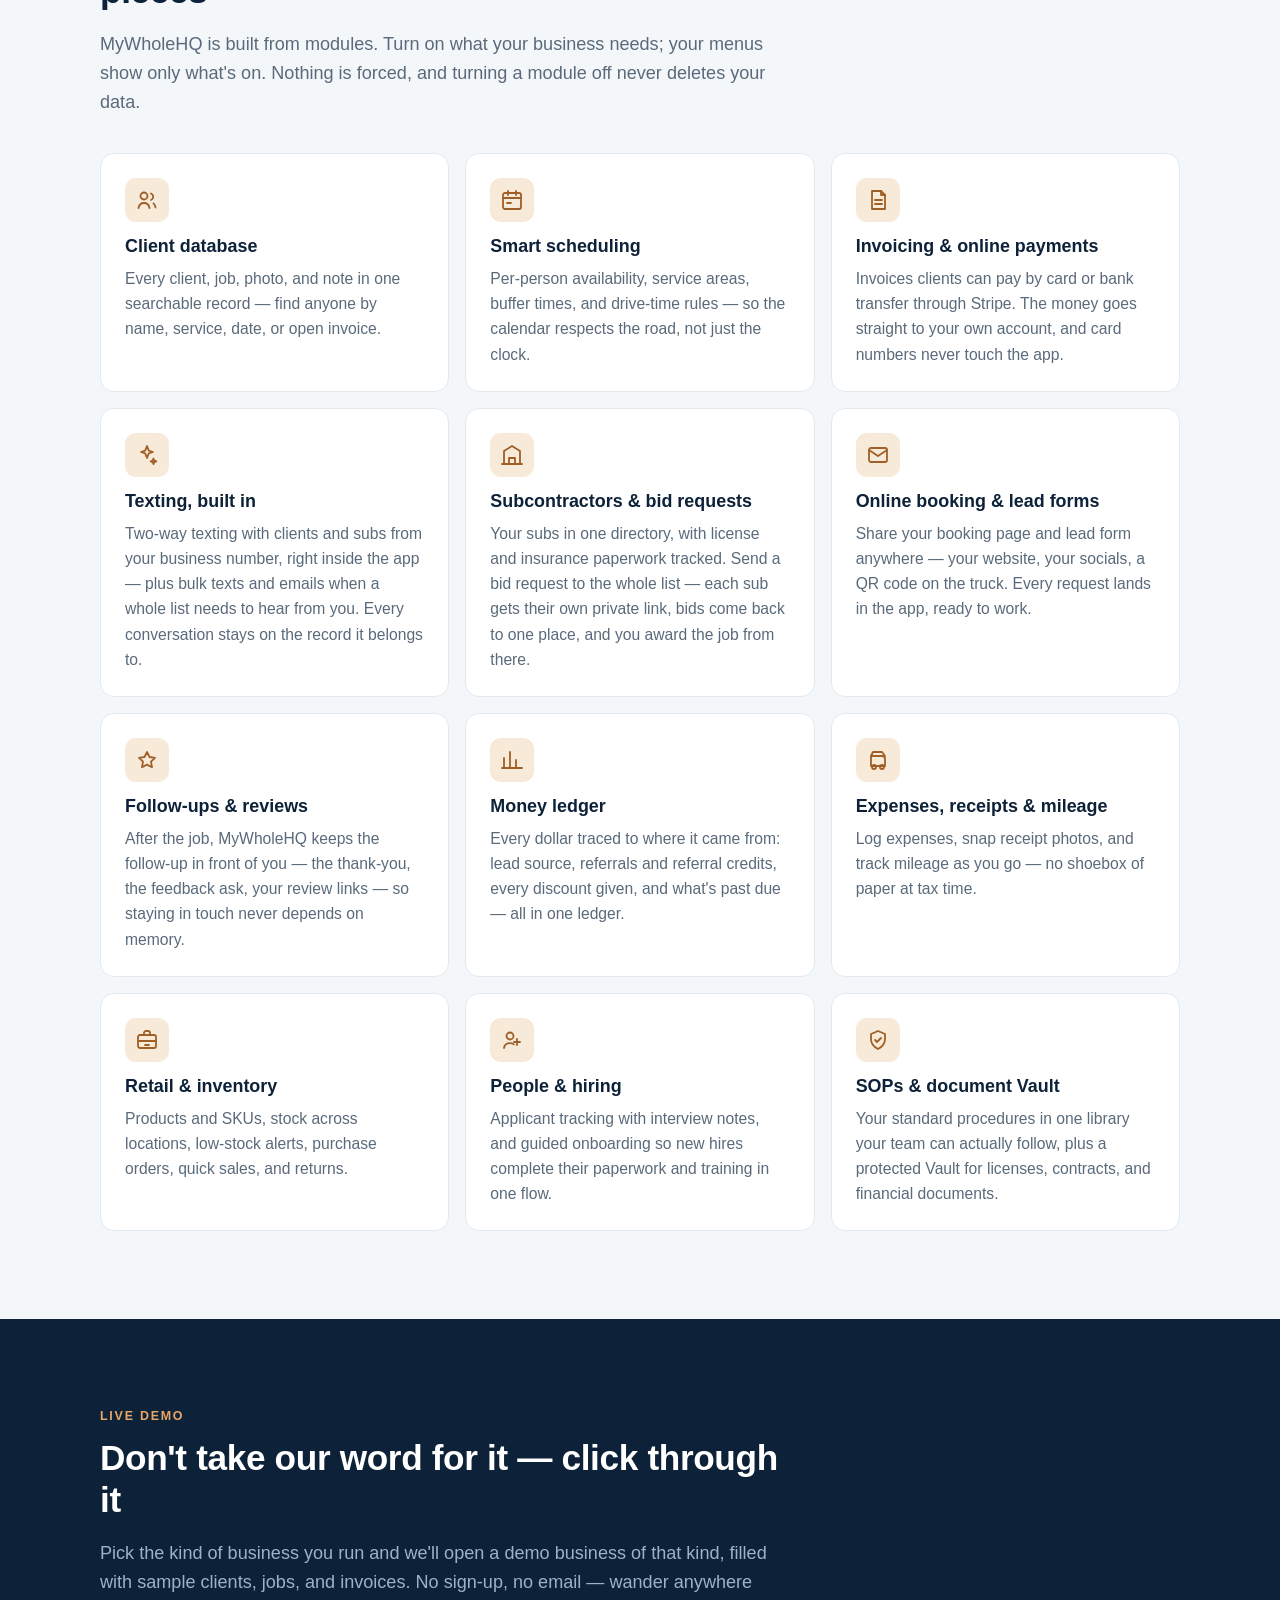
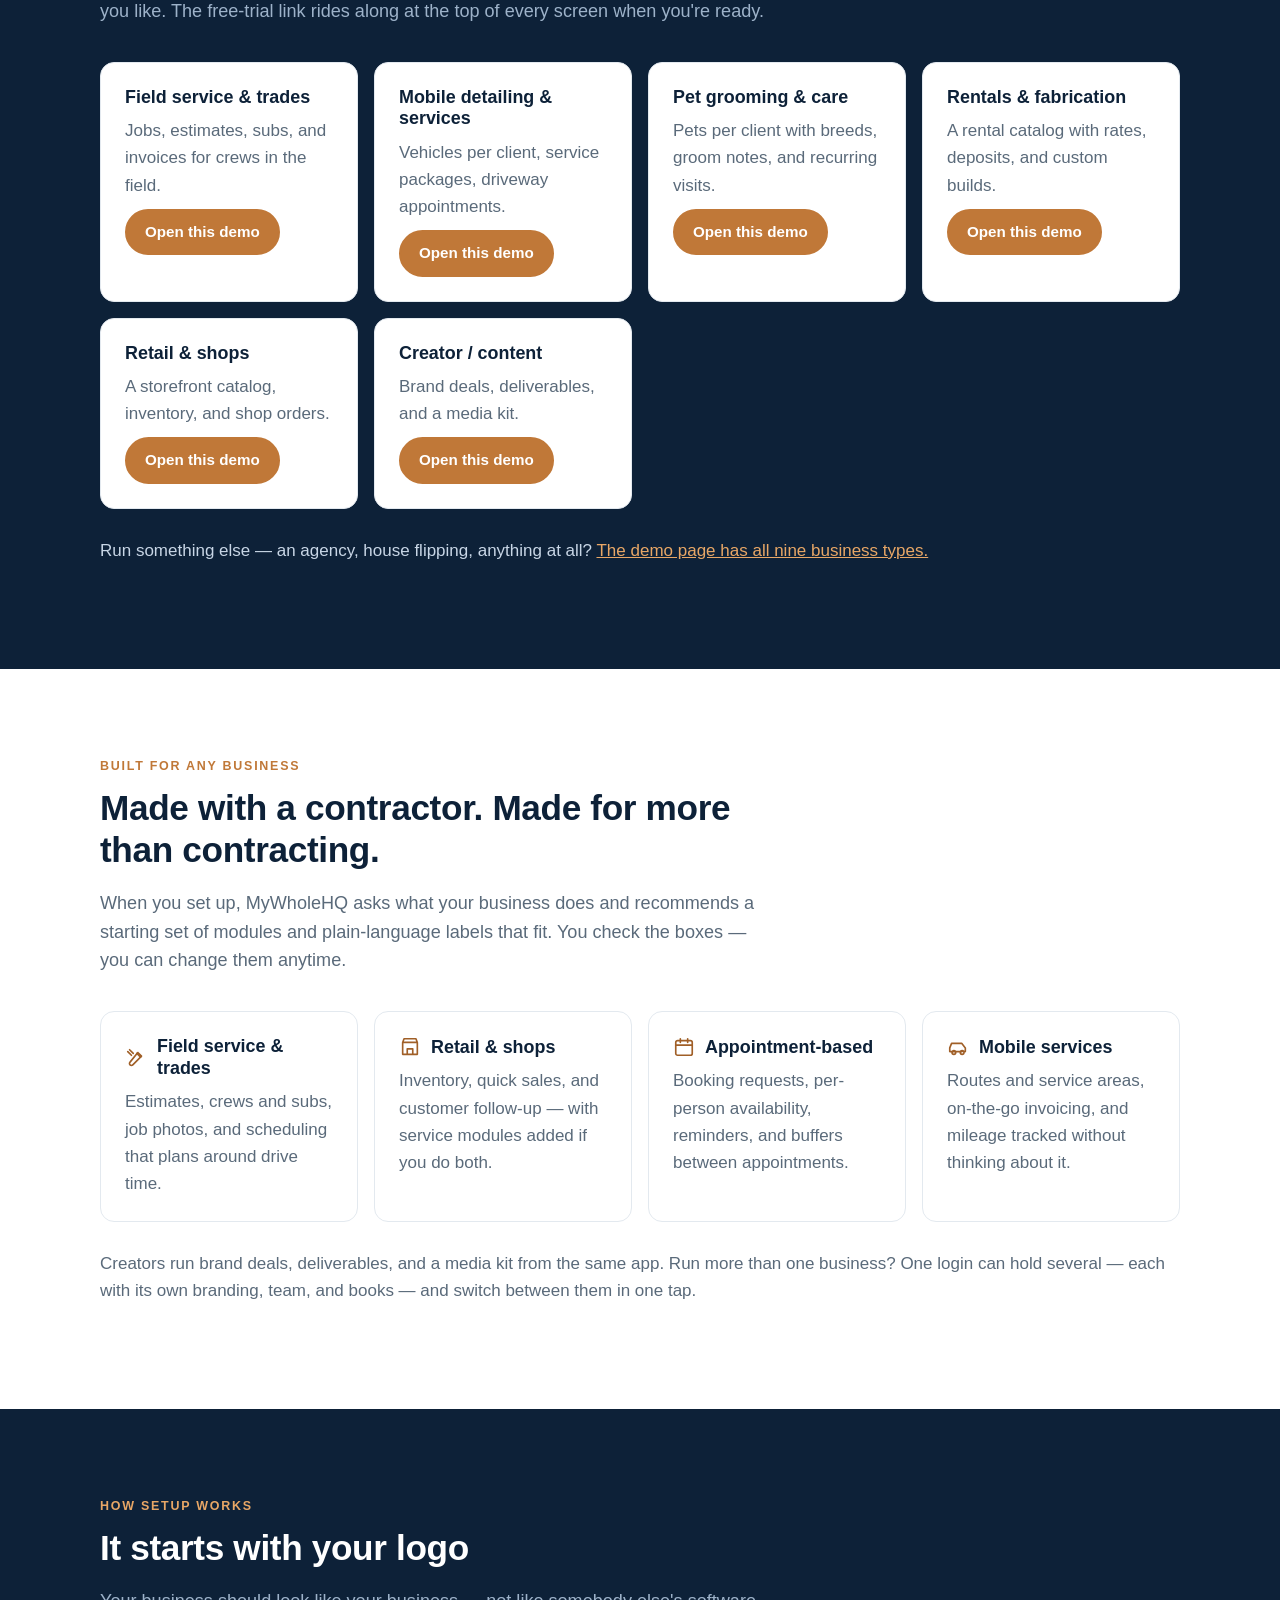
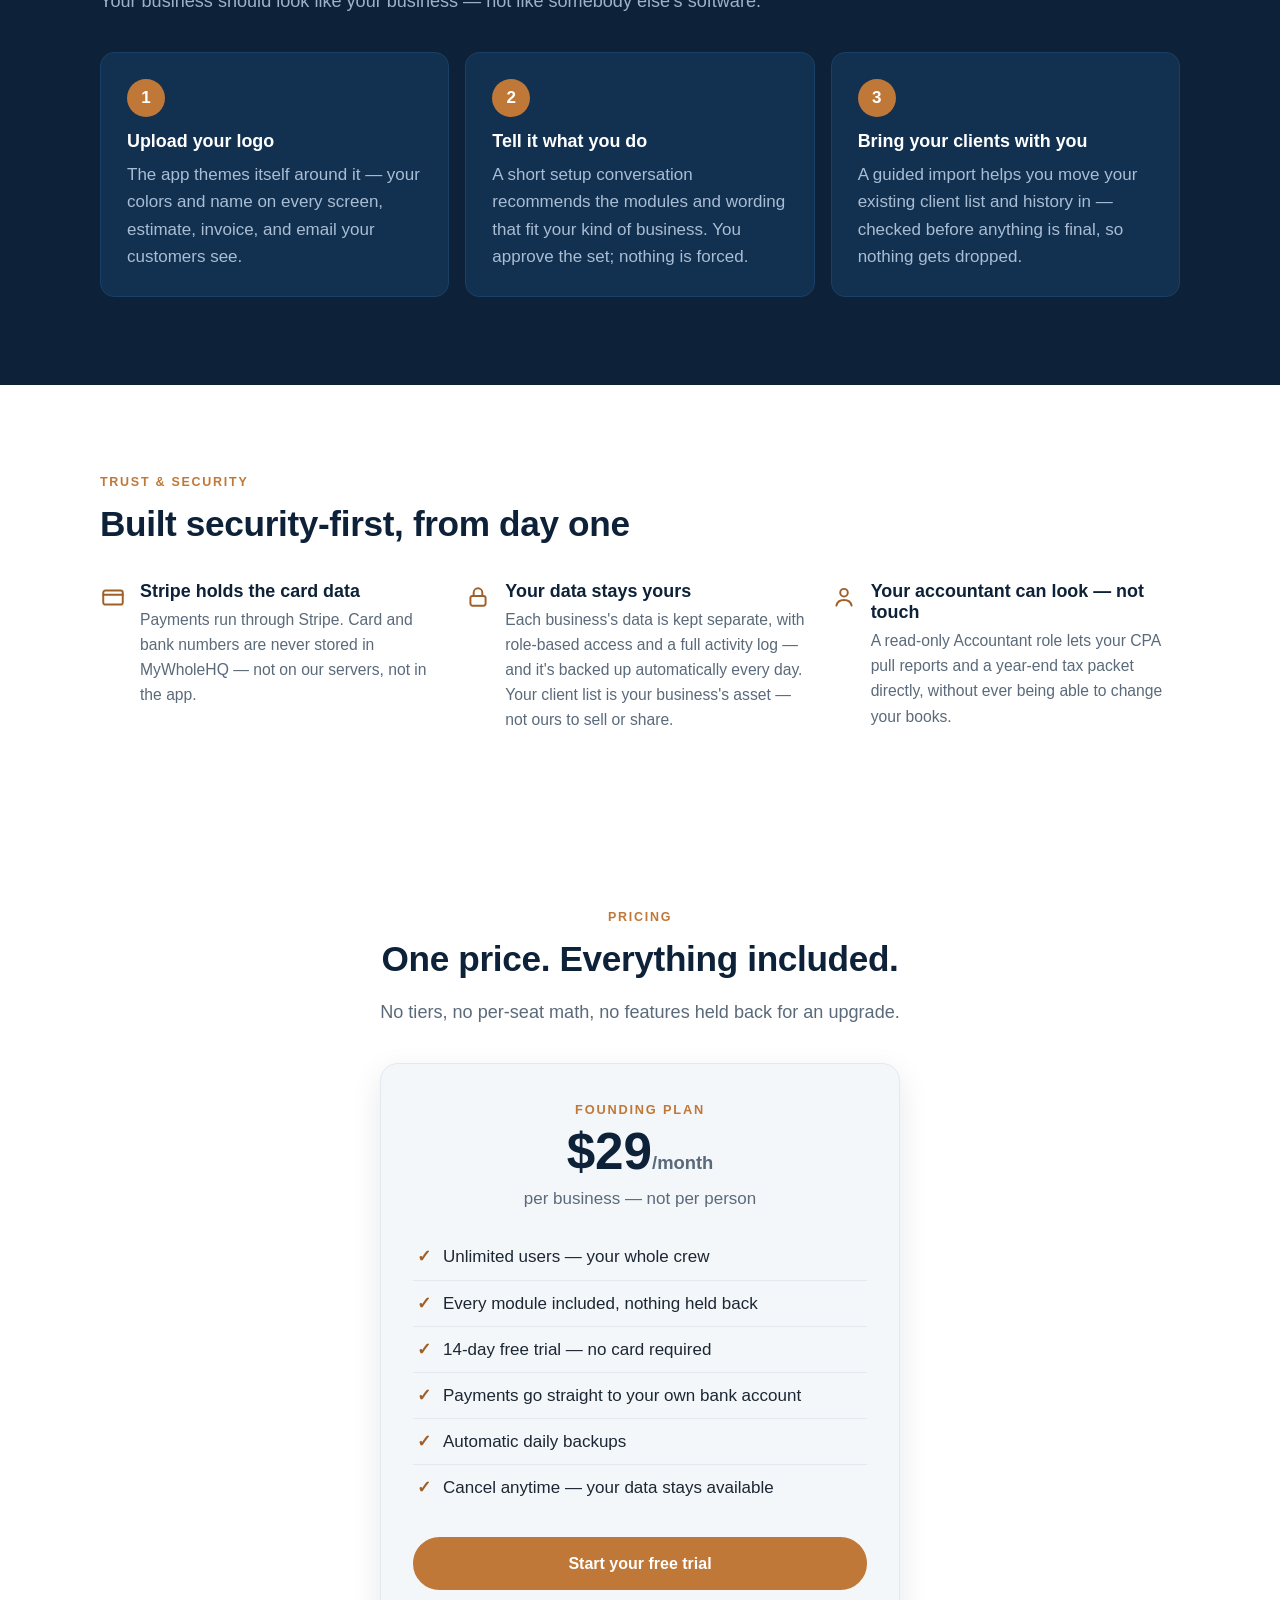
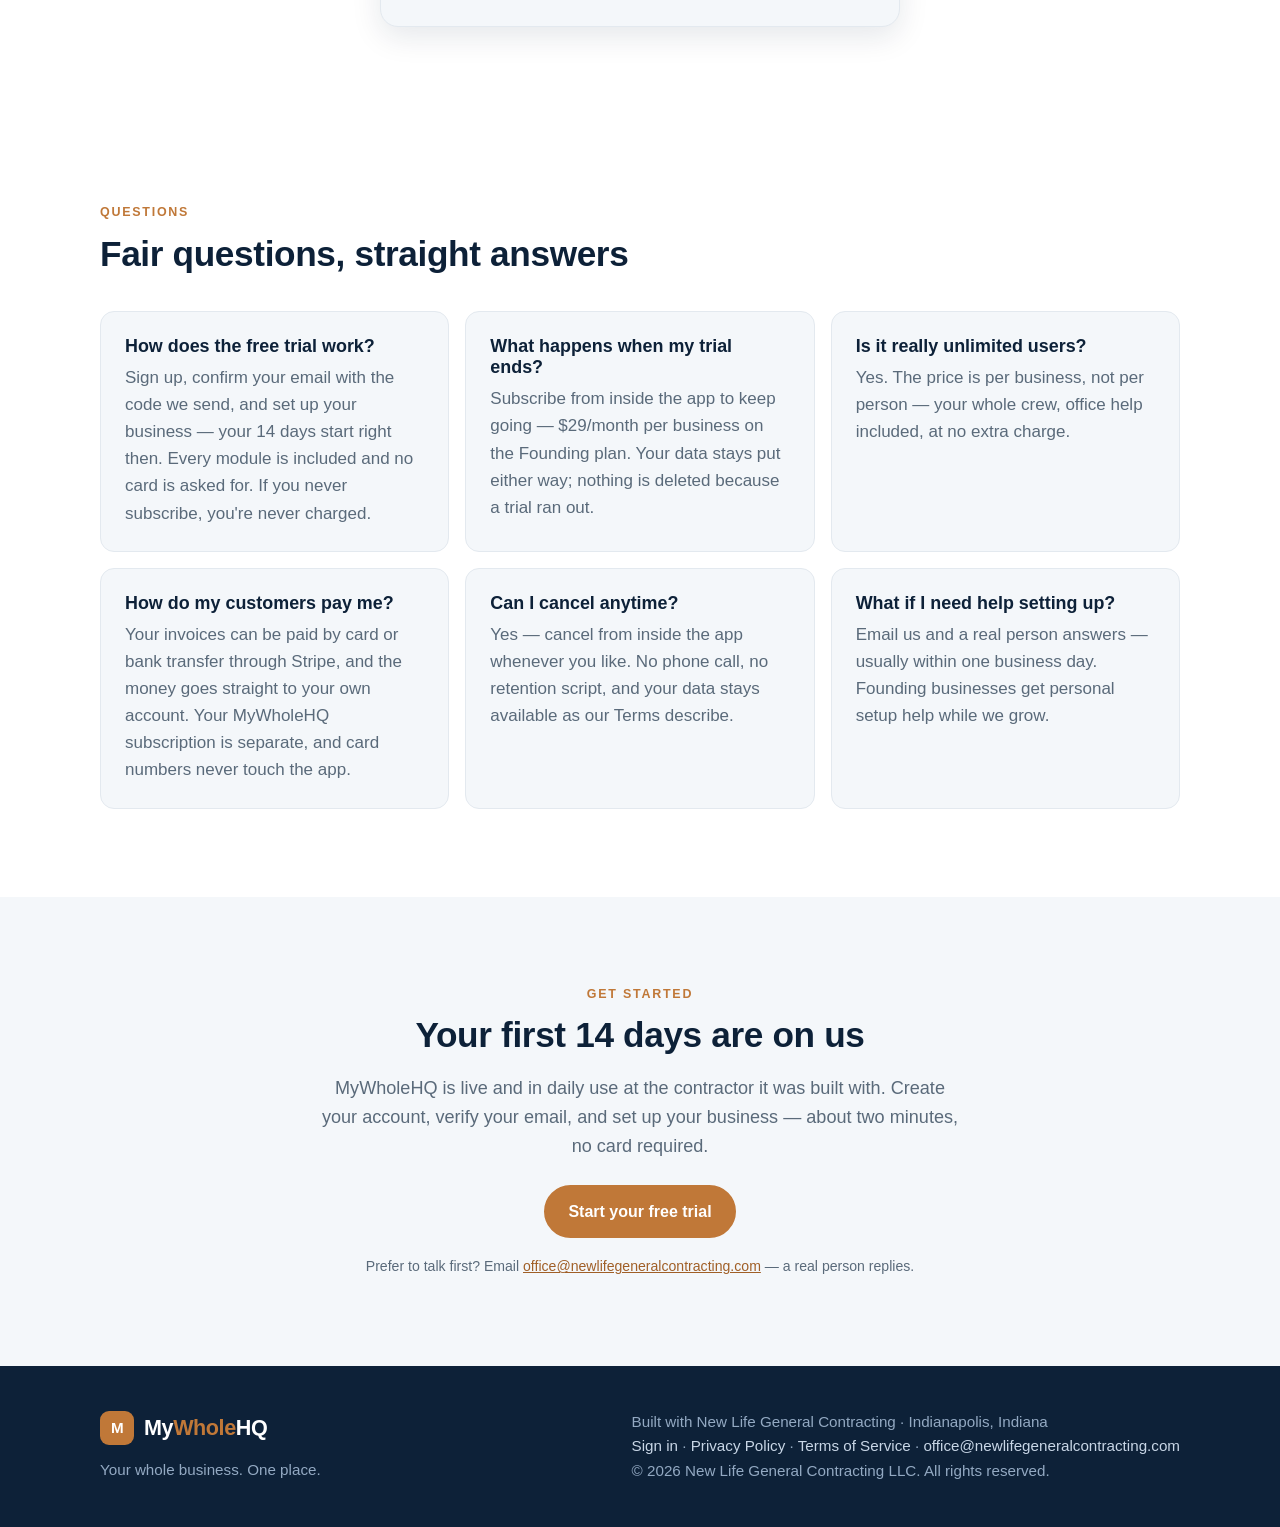
==== commit c7977504: "Add live demo section with per-type demo links; nav + hero demo CTAs" ====
--- a/index.html
+++ b/index.html
@@ -24,6 +24,7 @@
     </a>
     <nav class="main-nav" aria-label="Main">
       <a href="#modules">What it does</a>
+      <a href="https://app.mywholehq.com/demo">Live demo</a>
       <a href="#any-business">Who it's for</a>
       <a href="#setup">How setup works</a>
       <a href="#pricing">Pricing</a>
@@ -46,7 +47,7 @@
         <p class="lede">Clients, scheduling, estimates, invoices, follow-ups, and the money — in a single app that's branded as <em>your</em> business and written in plain language. No more juggling ten apps to run one company.</p>
         <div class="hero-ctas">
           <a class="btn" href="https://app.mywholehq.com/signup">Start your free trial</a>
-          <a class="btn ghost" href="#modules" style="color:#fff;border-color:#fff">See what it does</a>
+          <a class="btn ghost" href="https://app.mywholehq.com/demo" style="color:#fff;border-color:#fff">Try the live demo</a>
         </div>
         <p class="hero-note">Built with — and for — New Life General Contracting, a working contractor in Indianapolis, and in daily use there. Sign up in about two minutes: every new business starts with a <strong>14-day free trial</strong> — no card required.</p>
       </div>
@@ -180,6 +181,50 @@
         </div>
 
       </div>
+    </div>
+  </section>
+
+  <!-- ============ LIVE DEMO ============ -->
+  <section class="steps" id="demo">
+    <div class="wrap">
+      <div class="section-head">
+        <p class="eyebrow" style="color:#e8a766">Live demo</p>
+        <h2>Don't take our word for it — click through it</h2>
+        <p class="lede">Pick the kind of business you run and we'll open a demo business of that kind, filled with sample clients, jobs, and invoices. No sign-up, no email — wander anywhere you like. The free-trial link rides along at the top of every screen when you're ready.</p>
+      </div>
+      <div class="biz-grid">
+        <div class="biz">
+          <h3>Field service &amp; trades</h3>
+          <p>Jobs, estimates, subs, and invoices for crews in the field.</p>
+          <p style="margin-top:10px"><a class="btn small" href="https://app.mywholehq.com/demo?type=field_service">Open this demo</a></p>
+        </div>
+        <div class="biz">
+          <h3>Mobile detailing &amp; services</h3>
+          <p>Vehicles per client, service packages, driveway appointments.</p>
+          <p style="margin-top:10px"><a class="btn small" href="https://app.mywholehq.com/demo?type=mobile_detailing">Open this demo</a></p>
+        </div>
+        <div class="biz">
+          <h3>Pet grooming &amp; care</h3>
+          <p>Pets per client with breeds, groom notes, and recurring visits.</p>
+          <p style="margin-top:10px"><a class="btn small" href="https://app.mywholehq.com/demo?type=pet_care">Open this demo</a></p>
+        </div>
+        <div class="biz">
+          <h3>Rentals &amp; fabrication</h3>
+          <p>A rental catalog with rates, deposits, and custom builds.</p>
+          <p style="margin-top:10px"><a class="btn small" href="https://app.mywholehq.com/demo?type=rental_fab">Open this demo</a></p>
+        </div>
+        <div class="biz">
+          <h3>Retail &amp; shops</h3>
+          <p>A storefront catalog, inventory, and shop orders.</p>
+          <p style="margin-top:10px"><a class="btn small" href="https://app.mywholehq.com/demo?type=retail">Open this demo</a></p>
+        </div>
+        <div class="biz">
+          <h3>Creator / content</h3>
+          <p>Brand deals, deliverables, and a media kit.</p>
+          <p style="margin-top:10px"><a class="btn small" href="https://app.mywholehq.com/demo?type=creator">Open this demo</a></p>
+        </div>
+      </div>
+      <p style="margin-top:28px">Run something else — an agency, house flipping, anything at all? <a href="https://app.mywholehq.com/demo" style="color:#e8a766">The demo page has all nine business types.</a></p>
     </div>
   </section>
 
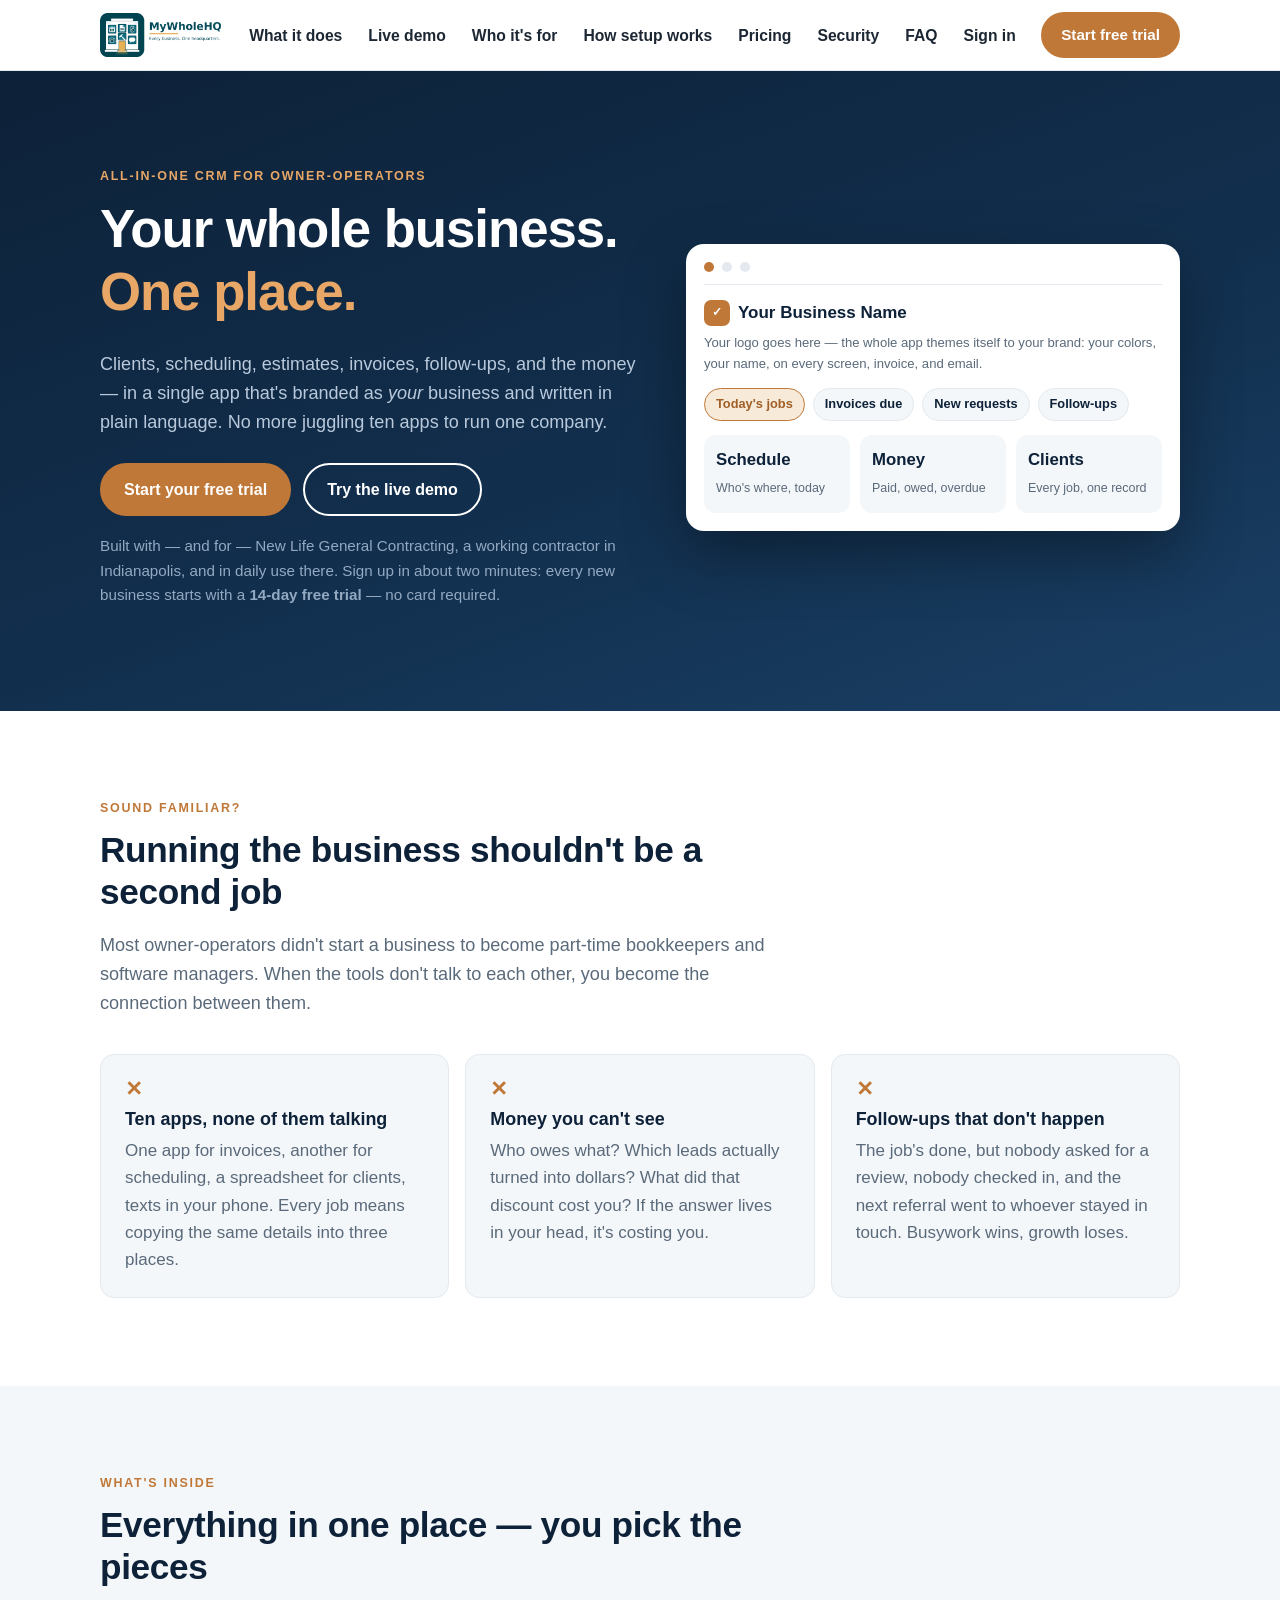
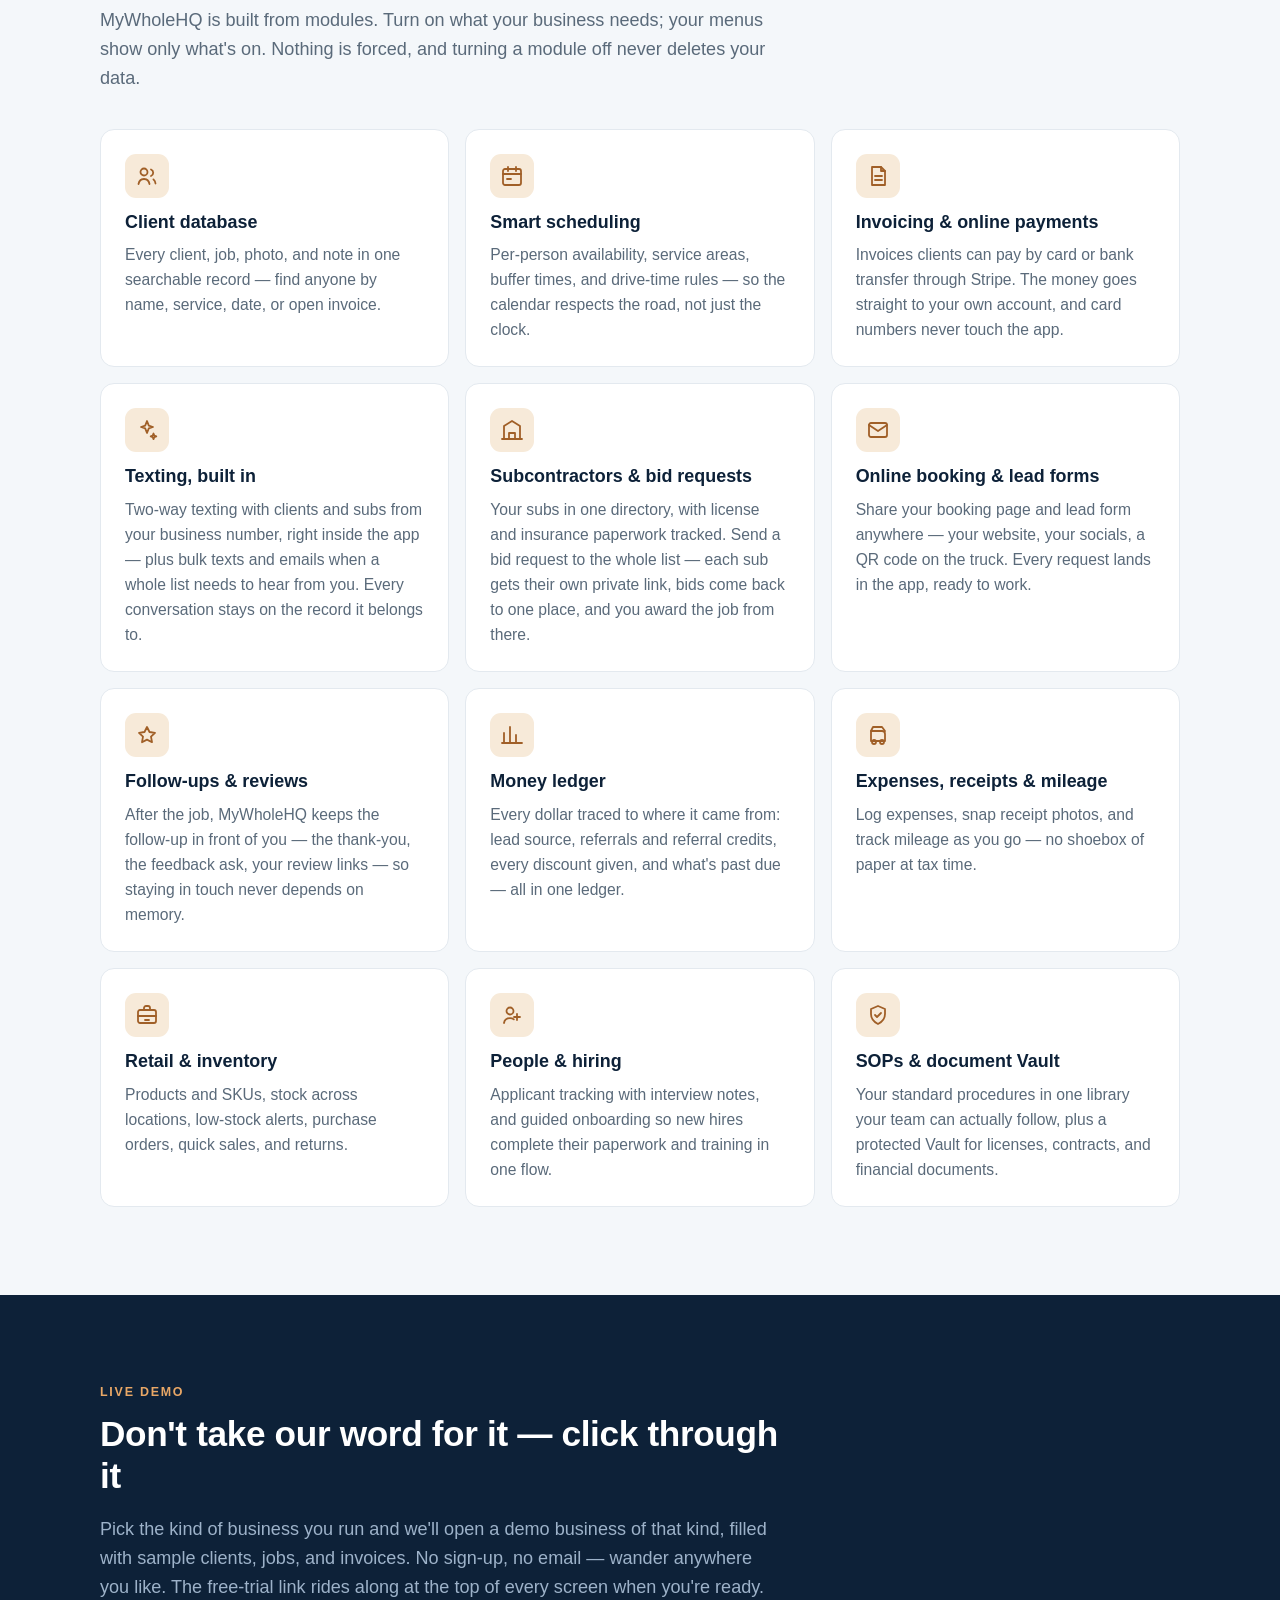
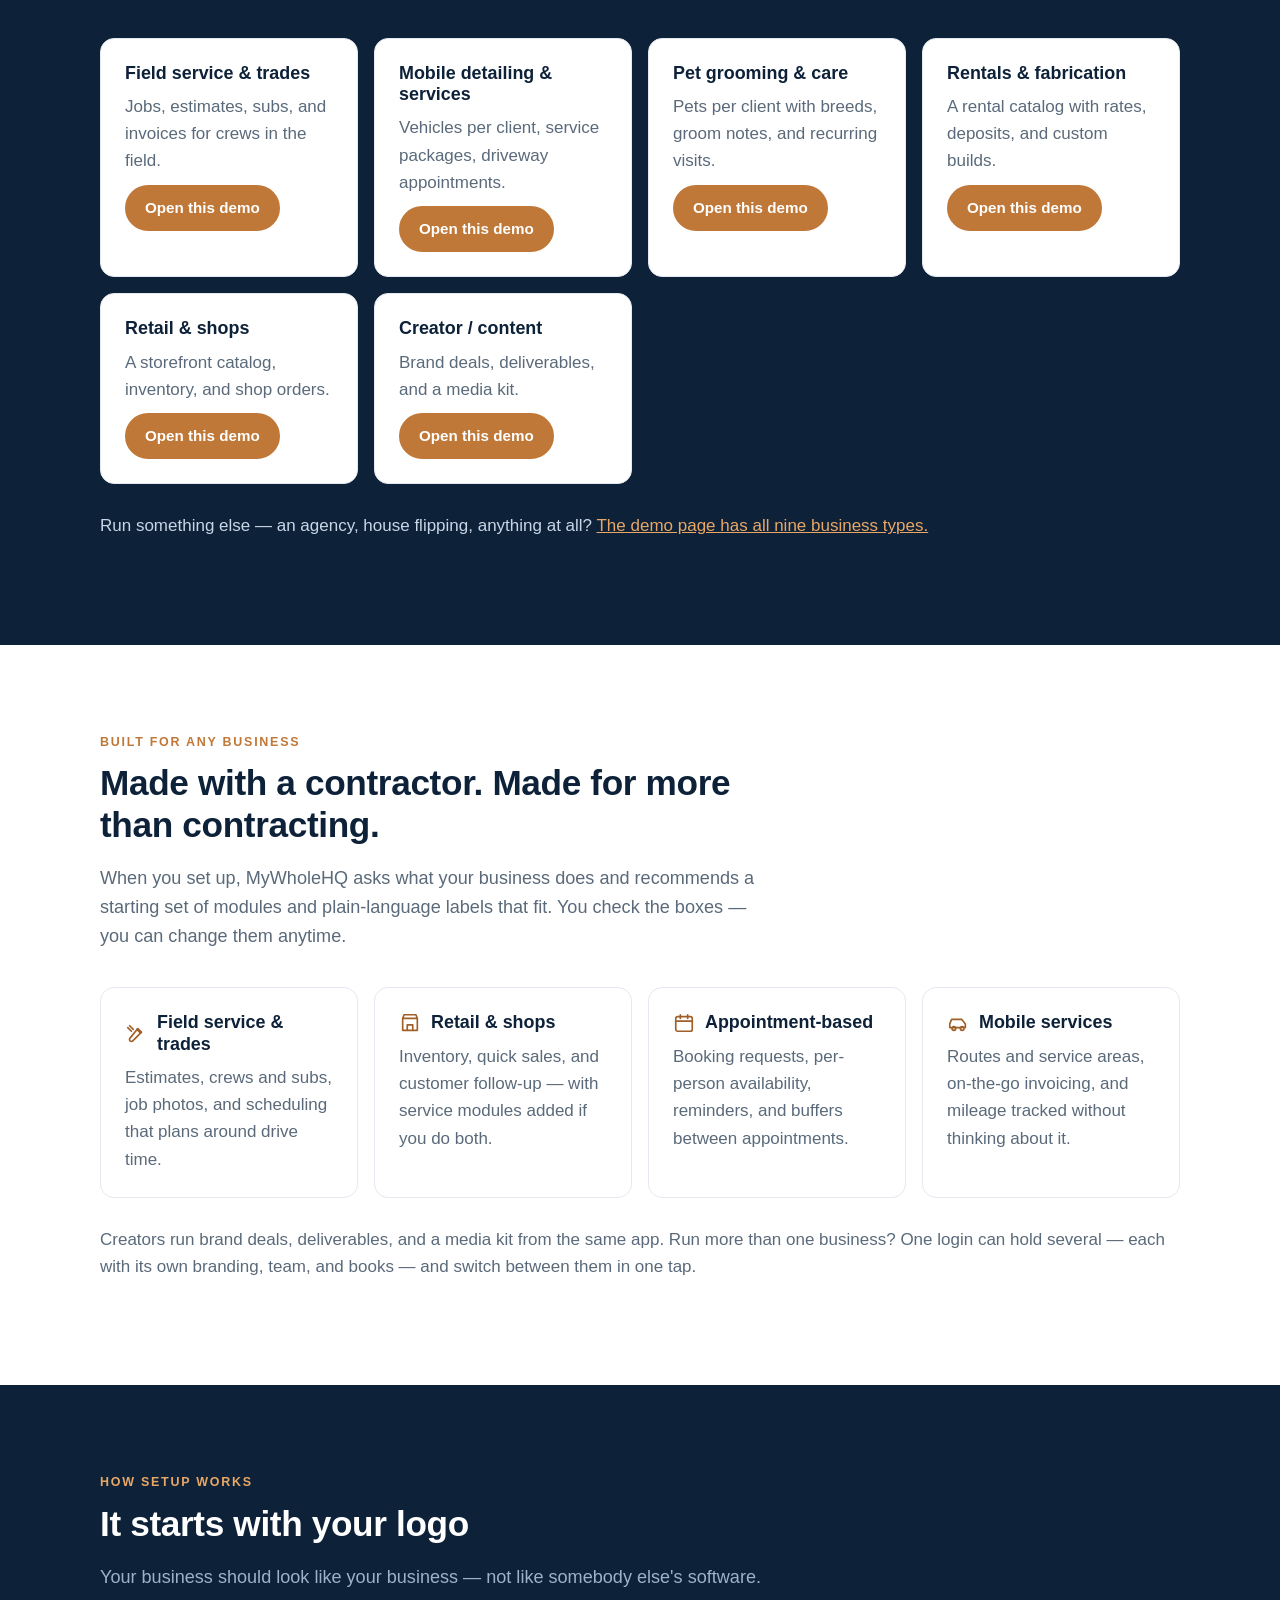
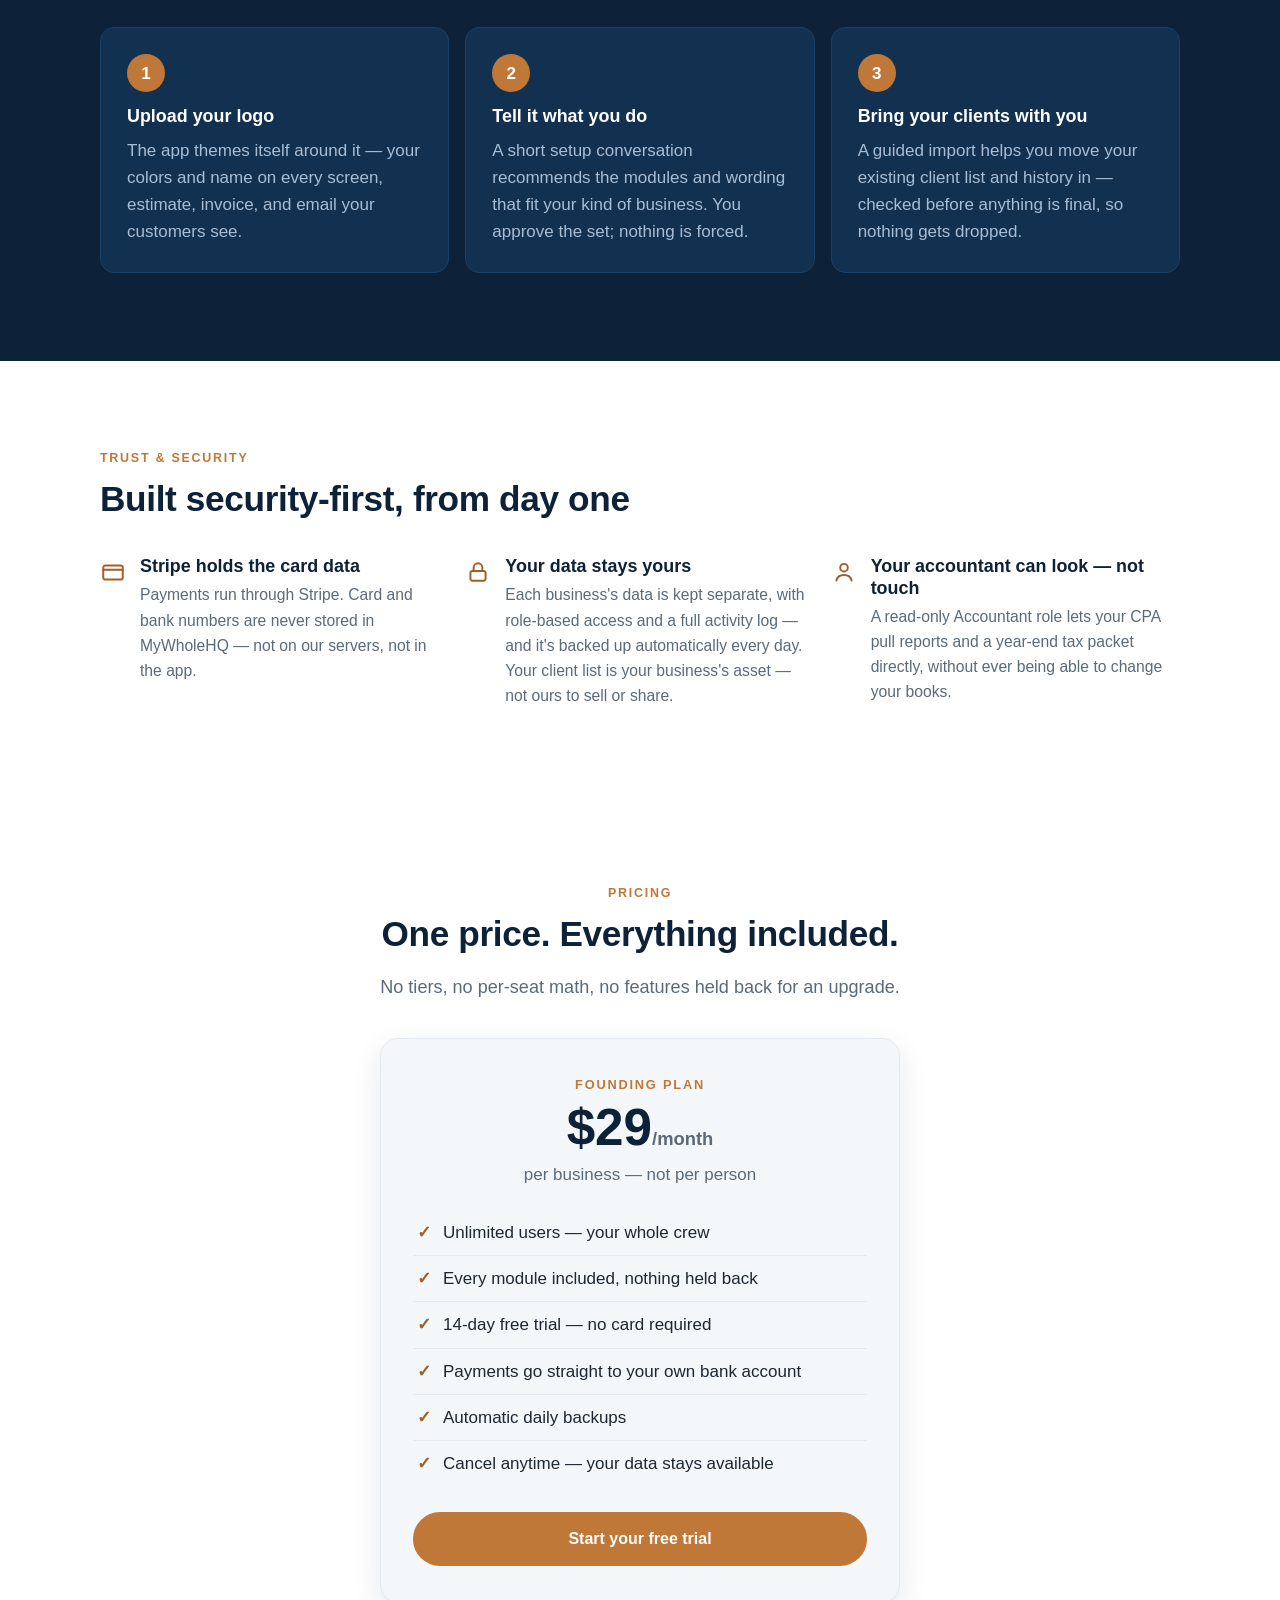
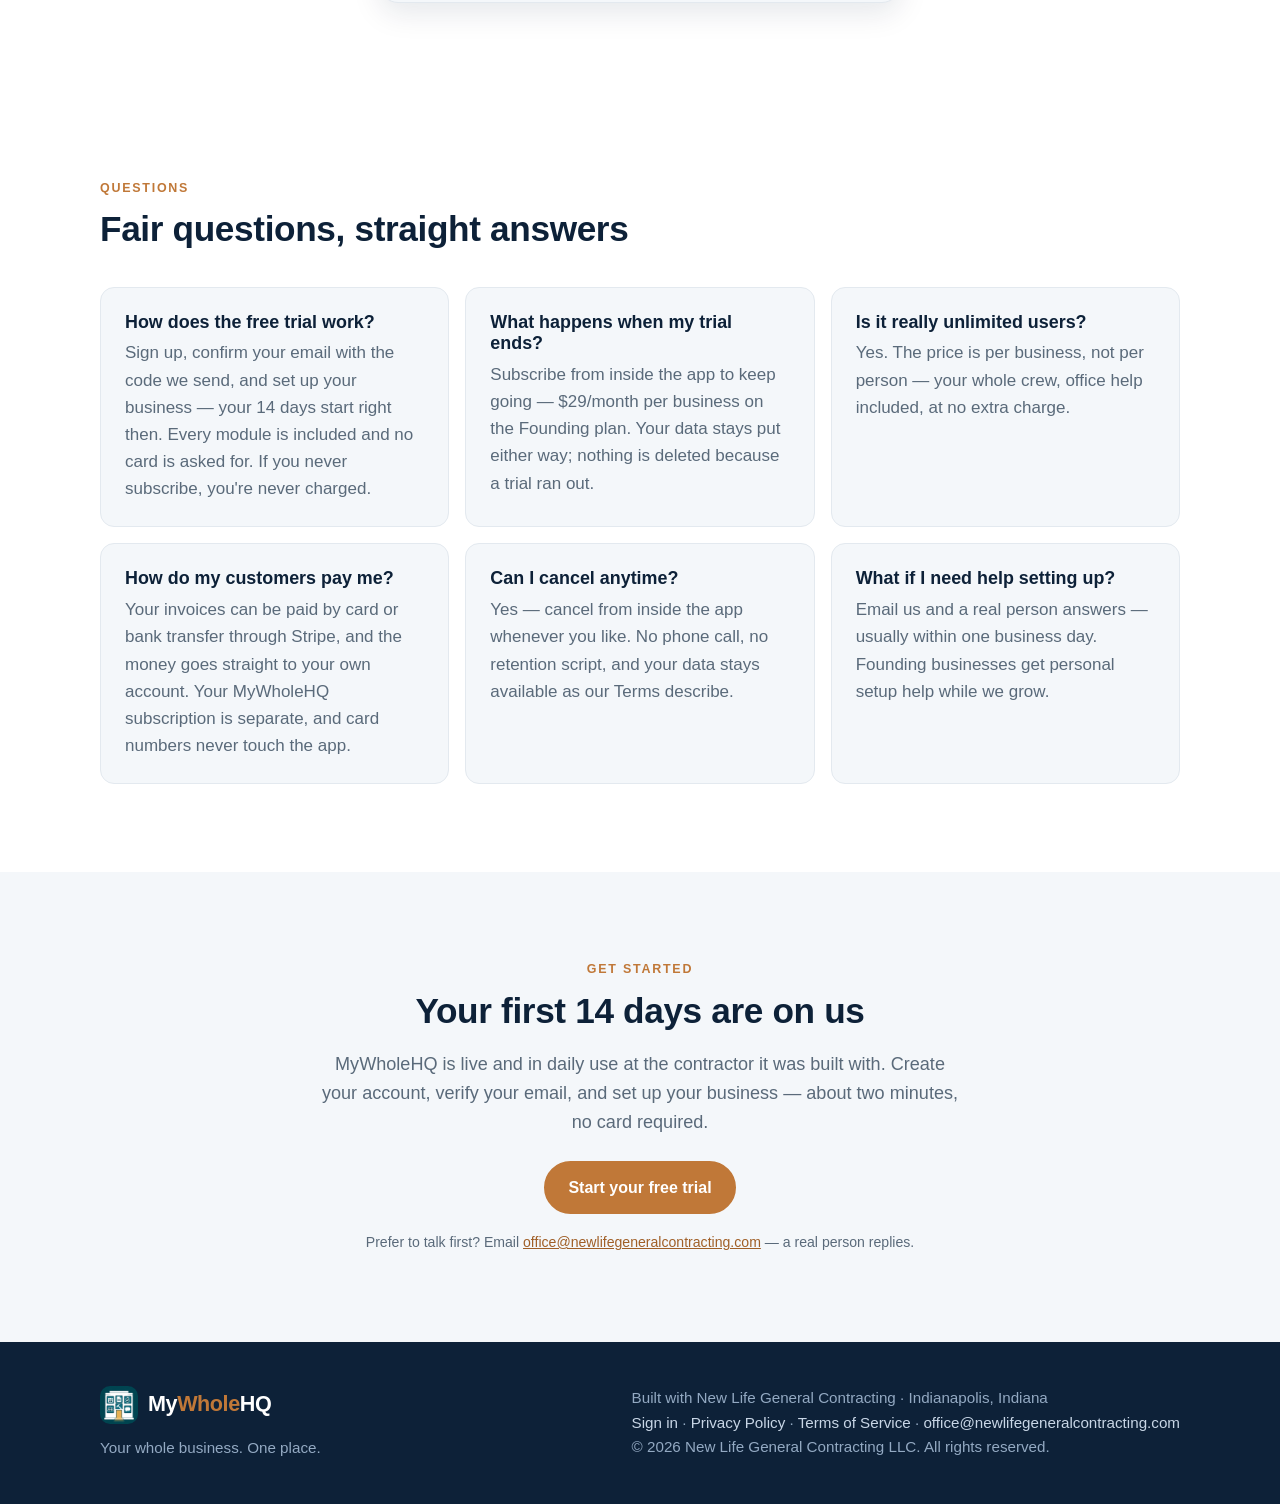
==== commit 28c57410: "Add MyWholeHQ logo sitewide: header/footer lockups, favicon set, OG image (Nov 24)" ====
--- a/index.html
+++ b/index.html
@@ -9,7 +9,12 @@
 <meta property="og:description" content="Clients, jobs, quotes, invoices, subs, and texting — one simple app built for owner-operators. $29/mo, unlimited users, 14-day free trial.">
 <meta property="og:type" content="website">
 <meta property="og:url" content="https://mywholehq.com/">
-<link rel="icon" href="favicon.svg" type="image/svg+xml">
+<meta property="og:image" content="https://mywholehq.com/og-image.png">
+<meta property="og:image:width" content="1024">
+<meta property="og:image:height" content="500">
+<link rel="icon" href="icon-192.png" type="image/png" sizes="192x192">
+<link rel="icon" href="icon-48.png" type="image/png" sizes="48x48">
+<link rel="apple-touch-icon" href="apple-touch-icon.png">
 <link rel="stylesheet" href="style.css">
 </head>
 <body>
@@ -19,8 +24,7 @@
     <!-- LOGO SPOT (placeholder): replace this text wordmark with the final logo image when it exists.
          Suggested swap: <img src="logo.svg" alt="MyWholeHQ" height="36"> -->
     <a class="wordmark" href="#top" aria-label="MyWholeHQ home">
-      <span class="mark" aria-hidden="true">M</span>
-      <span>My<em>Whole</em>HQ</span>
+      <img class="logo-img" src="logo-horizontal.png" alt="MyWholeHQ" width="224" height="80">
     </a>
     <nav class="main-nav" aria-label="Main">
       <a href="#modules">What it does</a>
@@ -397,7 +401,7 @@
   <div class="wrap">
     <div>
       <!-- LOGO SPOT (placeholder): same swap as the header when the final logo exists. -->
-      <a class="wordmark" href="#top"><span class="mark" aria-hidden="true" style="background:var(--copper)">M</span><span>My<em>Whole</em>HQ</span></a>
+      <a class="wordmark" href="#top"><img class="footer-mark" src="icon-192.png" alt="" width="38" height="38"><span>My<em>Whole</em>HQ</span></a>
       <p style="margin-top:12px">Your whole business. One place.</p>
     </div>
     <div>
--- a/style.css
+++ b/style.css
@@ -225,3 +225,7 @@
   .waitlist-grid{grid-template-columns:1fr 1fr}
   .site-footer .wrap{grid-template-columns:1fr auto;align-items:center}
 }
+
+/* Logo lockups (added Nov 24, 2026) */
+.logo-img{height:44px;width:auto;display:block}
+.footer-mark{width:38px;height:38px;border-radius:10px;flex:0 0 auto}
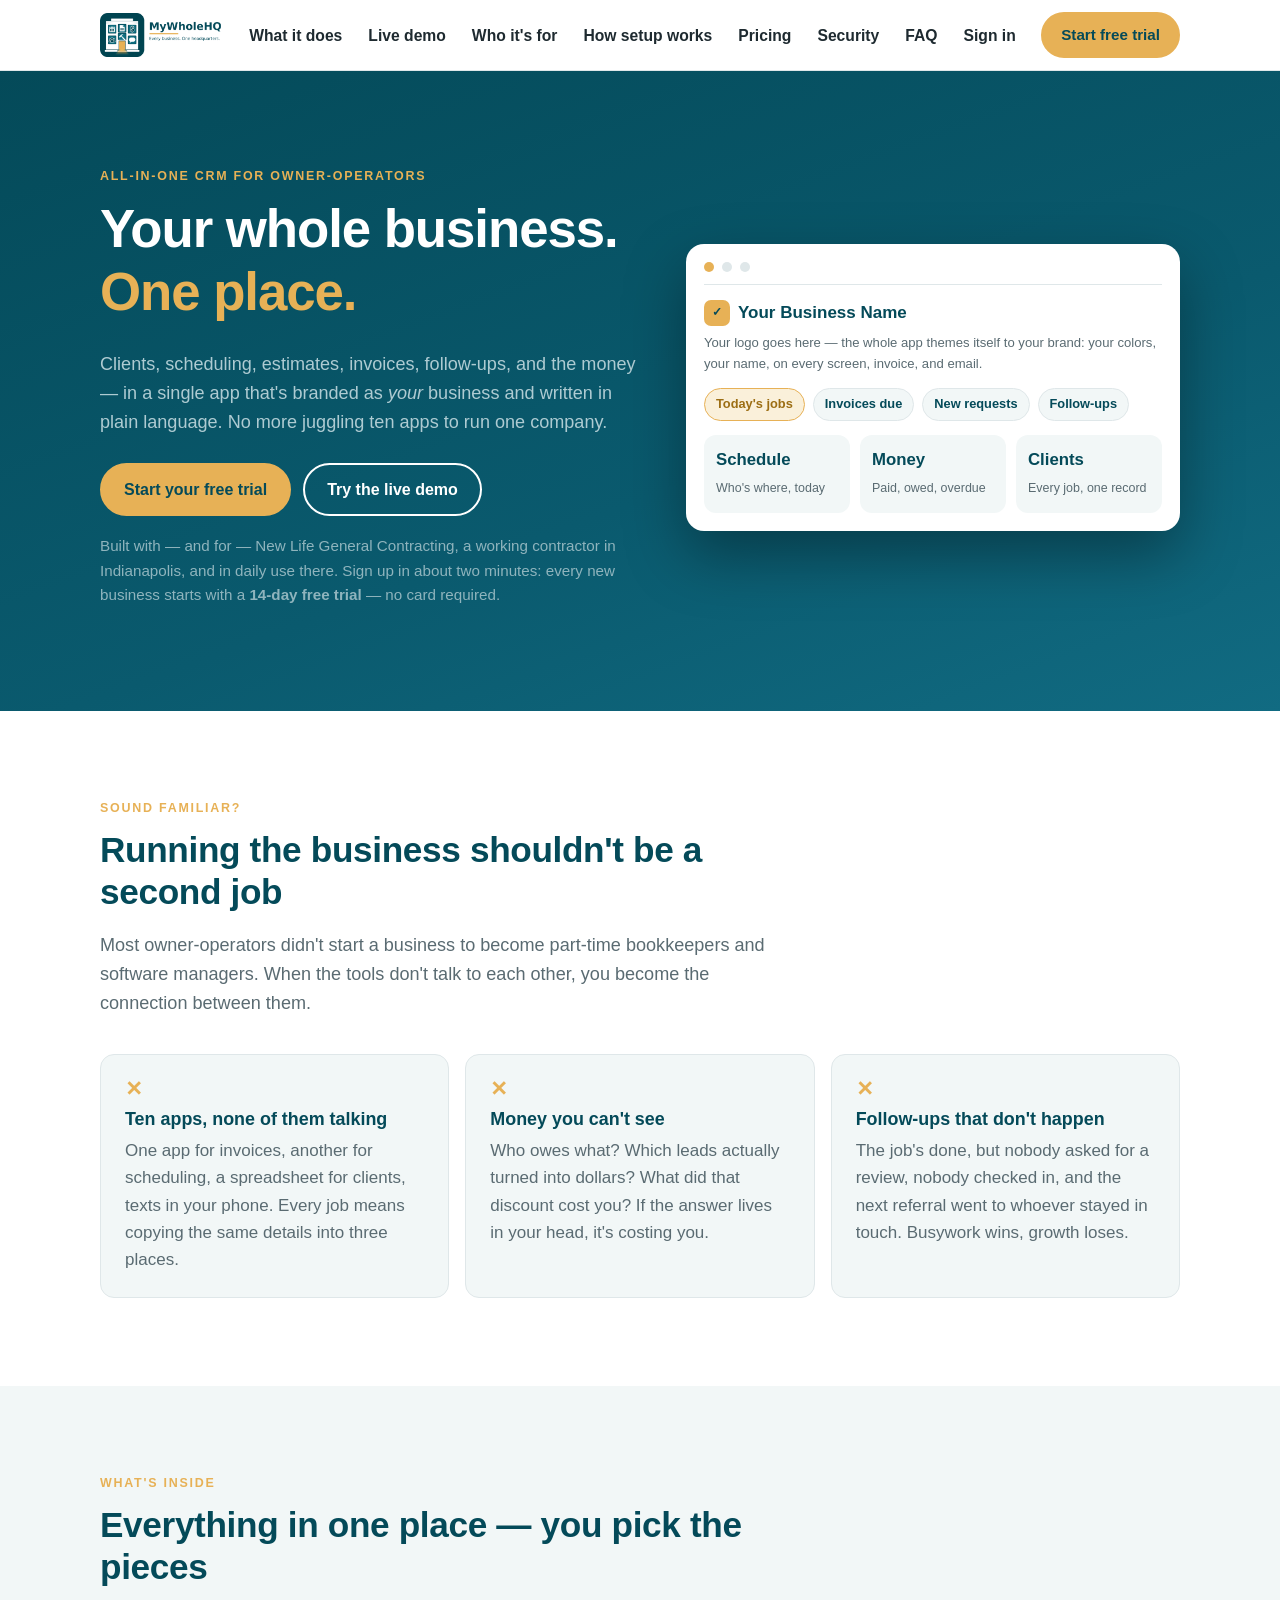
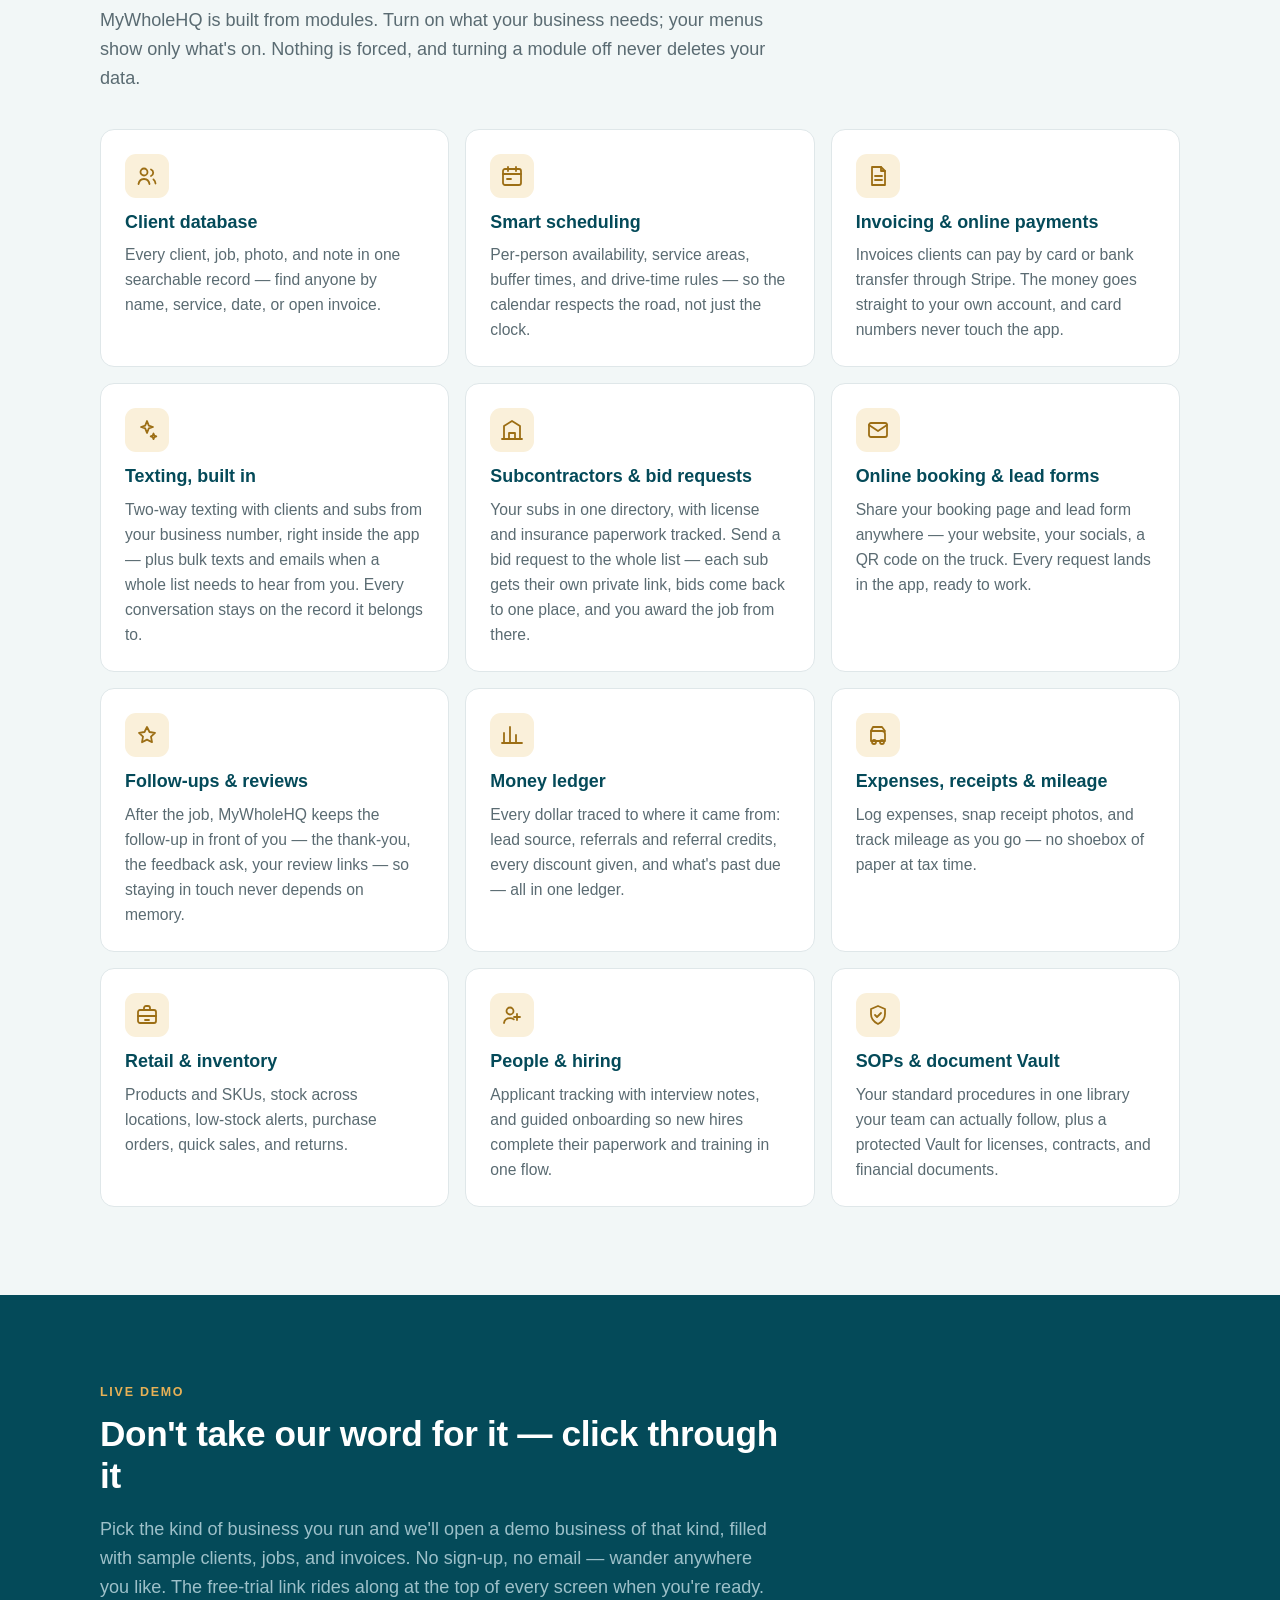
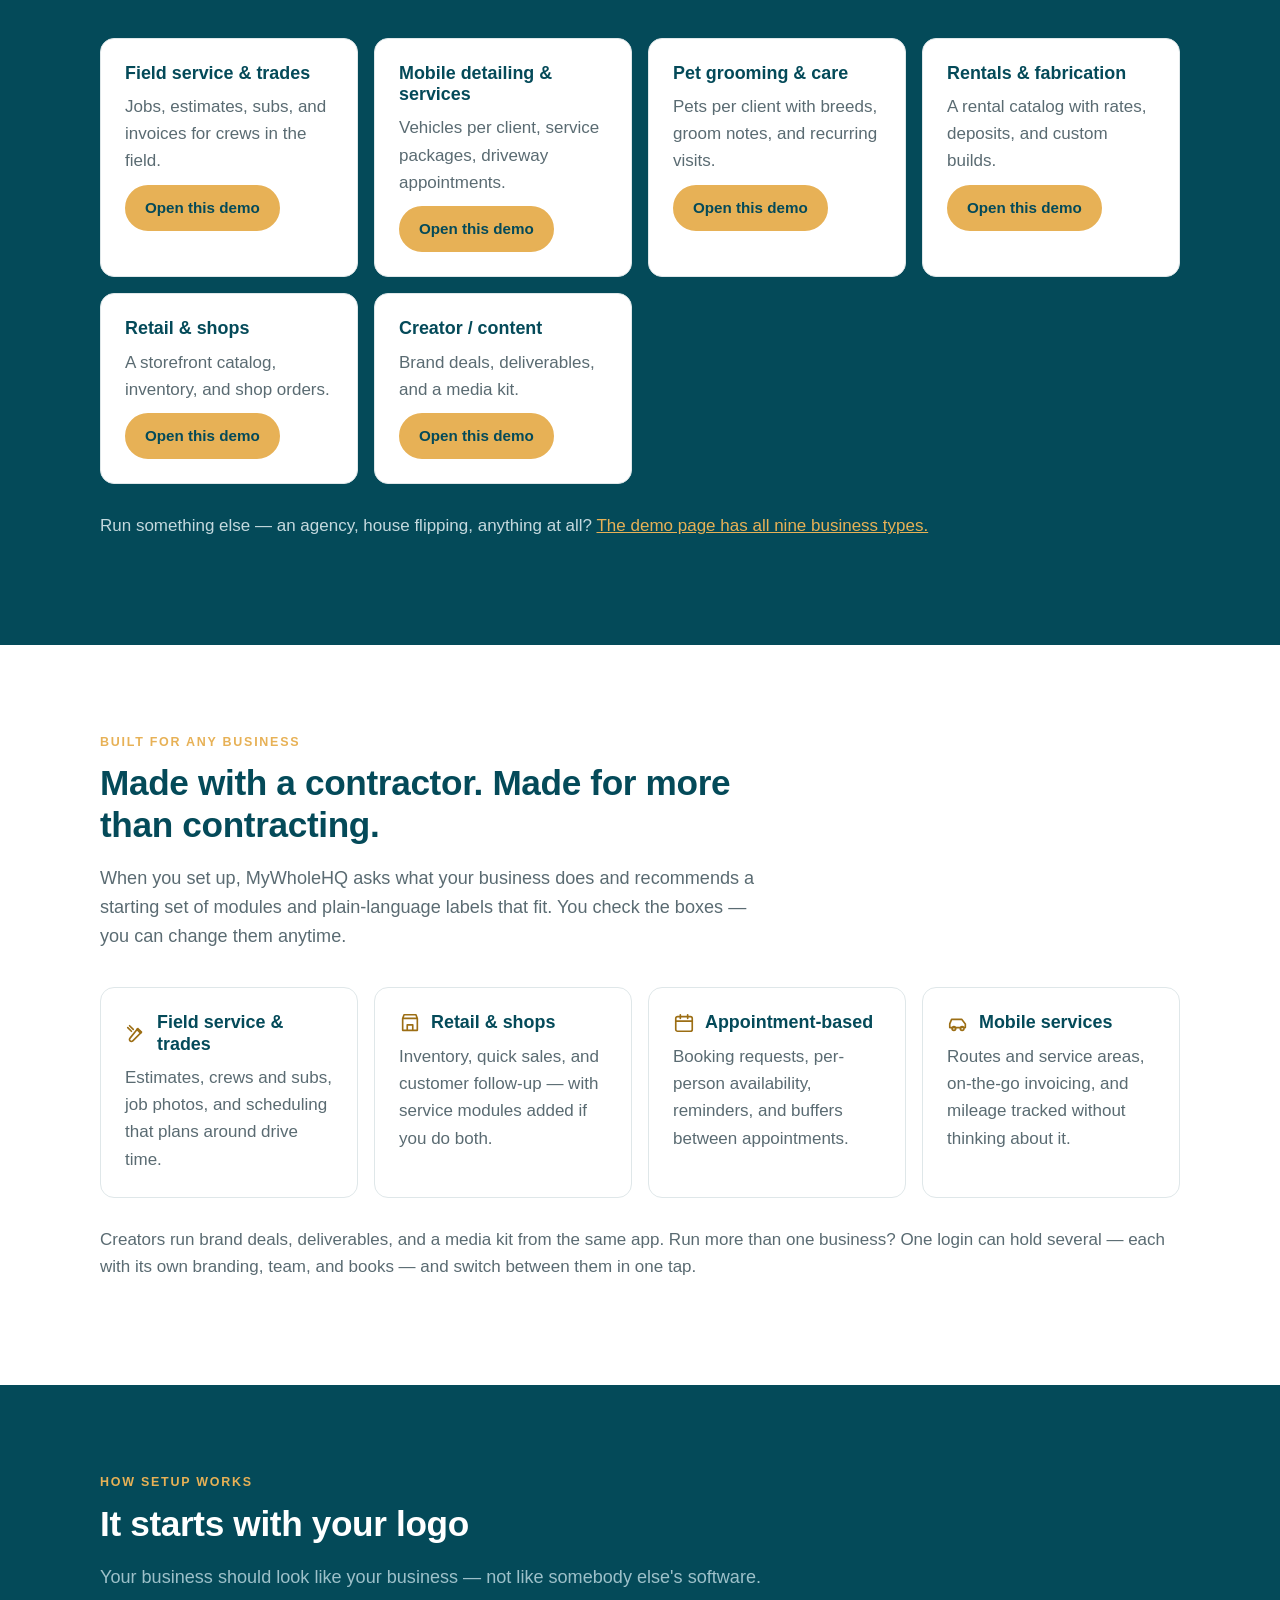
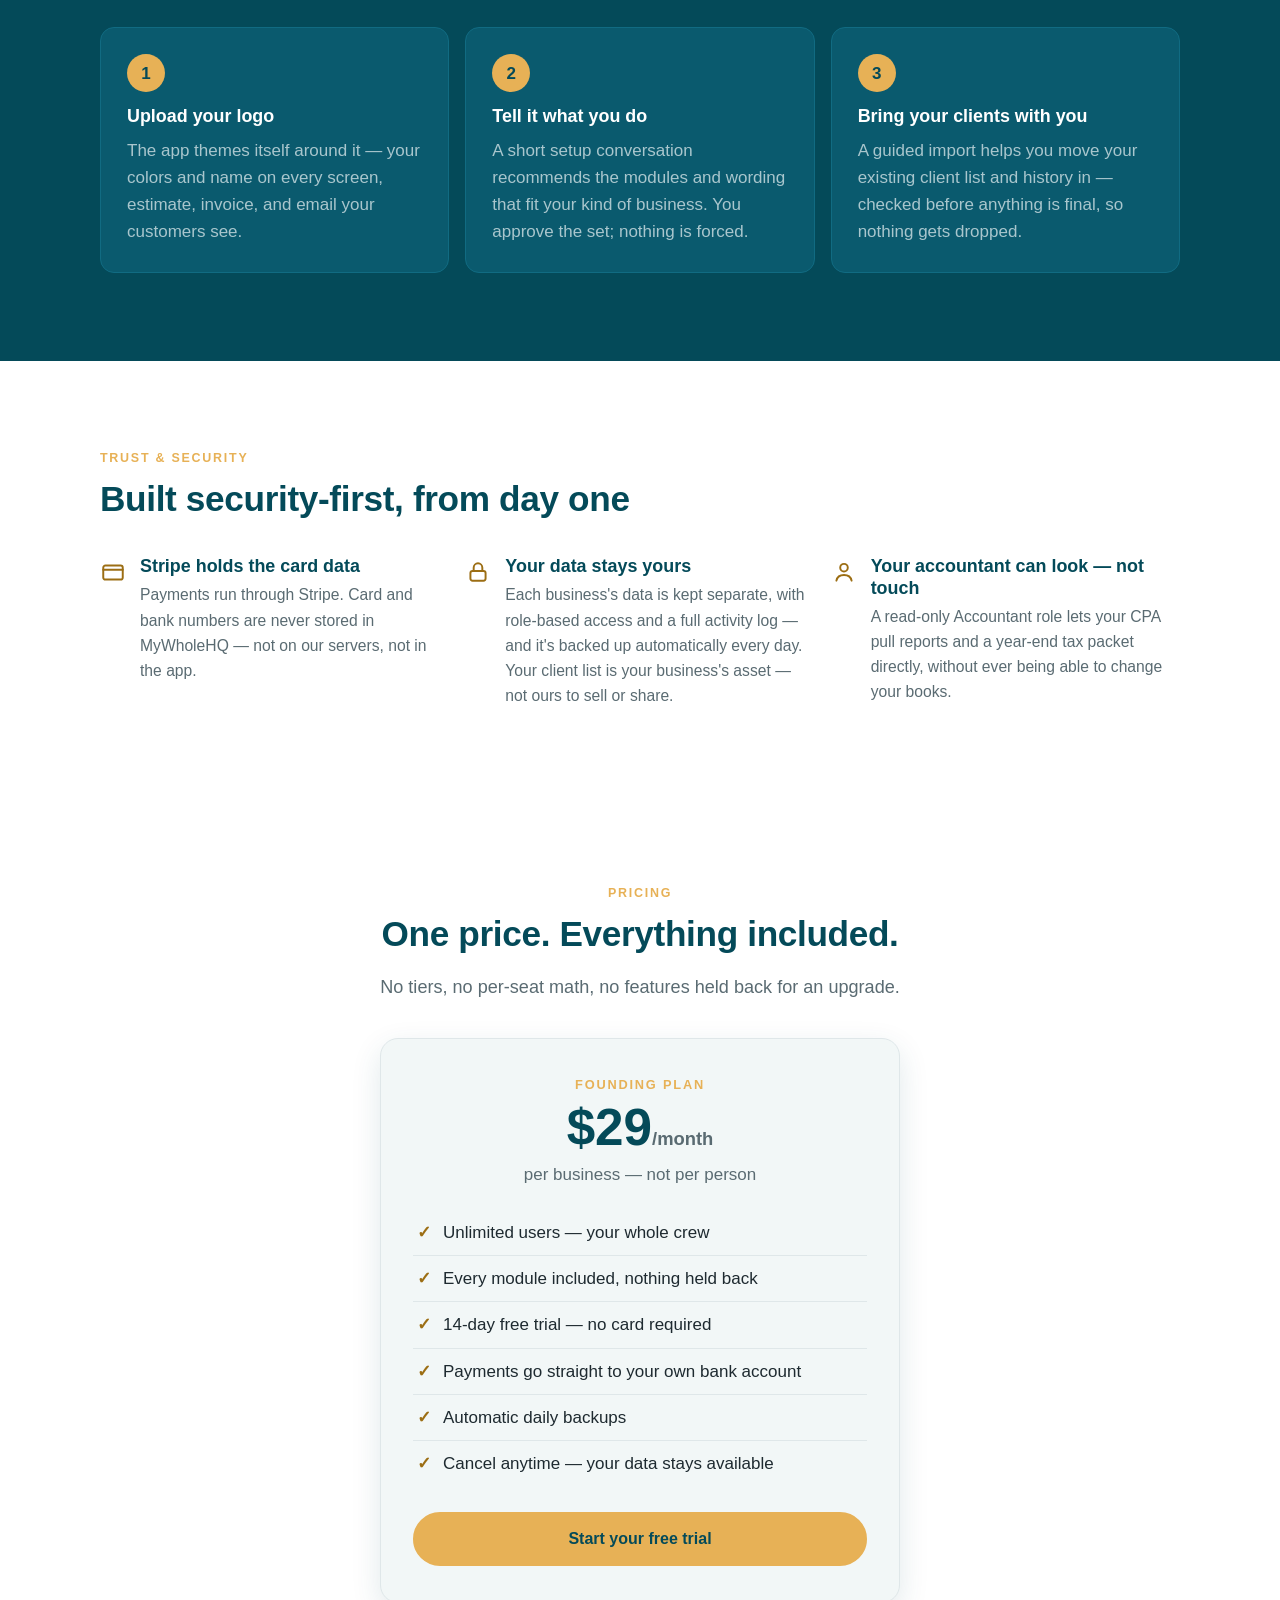
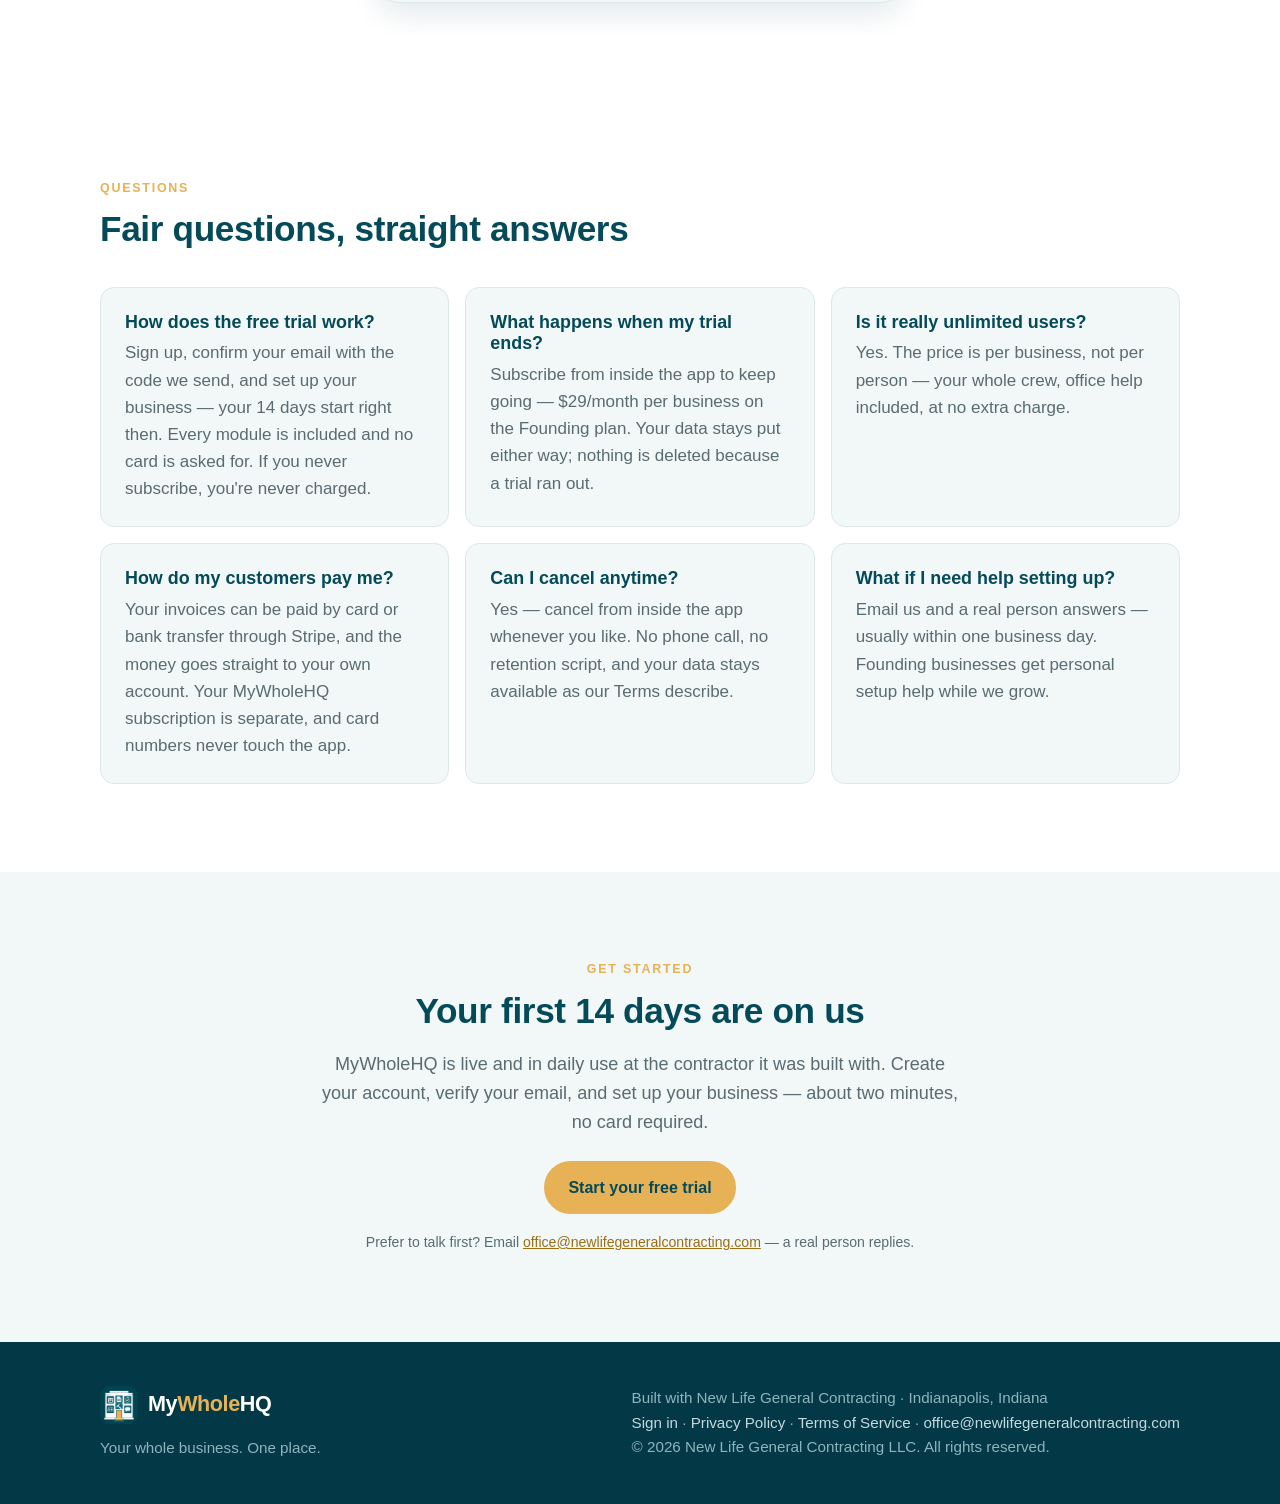
==== commit 9fd4ce84: "Re-theme site to MyWholeHQ brand colors: deep teal #044A59 + gold #E7B156 (Nov 24)" ====
--- a/index.html
+++ b/index.html
@@ -46,7 +46,7 @@
   <section class="hero">
     <div class="wrap hero-grid">
       <div>
-        <p class="eyebrow" style="color:#e8a766">All-in-one CRM for owner-operators</p>
+        <p class="eyebrow" style="color:#E7B156">All-in-one CRM for owner-operators</p>
         <h1>Your whole business. <span class="accent">One place.</span></h1>
         <p class="lede">Clients, scheduling, estimates, invoices, follow-ups, and the money — in a single app that's branded as <em>your</em> business and written in plain language. No more juggling ten apps to run one company.</p>
         <div class="hero-ctas">
@@ -192,7 +192,7 @@
   <section class="steps" id="demo">
     <div class="wrap">
       <div class="section-head">
-        <p class="eyebrow" style="color:#e8a766">Live demo</p>
+        <p class="eyebrow" style="color:#E7B156">Live demo</p>
         <h2>Don't take our word for it — click through it</h2>
         <p class="lede">Pick the kind of business you run and we'll open a demo business of that kind, filled with sample clients, jobs, and invoices. No sign-up, no email — wander anywhere you like. The free-trial link rides along at the top of every screen when you're ready.</p>
       </div>
@@ -228,7 +228,7 @@
           <p style="margin-top:10px"><a class="btn small" href="https://app.mywholehq.com/demo?type=creator">Open this demo</a></p>
         </div>
       </div>
-      <p style="margin-top:28px">Run something else — an agency, house flipping, anything at all? <a href="https://app.mywholehq.com/demo" style="color:#e8a766">The demo page has all nine business types.</a></p>
+      <p style="margin-top:28px">Run something else — an agency, house flipping, anything at all? <a href="https://app.mywholehq.com/demo" style="color:#E7B156">The demo page has all nine business types.</a></p>
     </div>
   </section>
 
@@ -266,7 +266,7 @@
   <section class="steps" id="setup">
     <div class="wrap">
       <div class="section-head">
-        <p class="eyebrow" style="color:#e8a766">How setup works</p>
+        <p class="eyebrow" style="color:#E7B156">How setup works</p>
         <h2>It starts with your logo</h2>
         <p class="lede">Your business should look like your business — not like somebody else's software.</p>
       </div>
--- a/style.css
+++ b/style.css
@@ -1,21 +1,21 @@
 /* MyWholeHQ — draft marketing site
-   Palette: deep navy + white, warm copper accent
+   Palette: deep teal + white, gold accent (brand colors, Nov 24 2026)
    Mobile-first; breakpoints at 620px and 900px */
 
 :root{
-  --navy:#0d2138;
-  --navy-2:#12304f;
-  --navy-3:#1a4066;
-  --ink:#1c2733;
-  --muted:#5a6a7a;
-  --line:#e3e9ef;
+  --teal:#044A59;
+  --teal-2:#0A5A6E;
+  --teal-3:#116B82;
+  --ink:#1E2A30;
+  --muted:#5A6B72;
+  --line:#DFE7E9;
   --bg:#ffffff;
-  --bg-soft:#f4f7fa;
-  --copper:#c07838;
-  --copper-dark:#a05f27;
-  --copper-soft:#f7ead9;
+  --bg-soft:#F2F7F7;
+  --gold:#E7B156;
+  --gold-dark:#9C6E14;
+  --gold-soft:#FAF0DA;
   --radius:14px;
-  --shadow:0 10px 30px rgba(13,33,56,.10);
+  --shadow:0 10px 30px rgba(4,74,89,.12);
   --max:1120px;
 }
 
@@ -31,16 +31,16 @@
   -webkit-font-smoothing:antialiased;
 }
 img,svg{display:block}
-a{color:var(--copper-dark)}
+a{color:var(--gold-dark)}
 .wrap{max-width:var(--max);margin:0 auto;padding:0 20px}
-h1,h2,h3{line-height:1.2;color:var(--navy);margin:0 0 .5em}
+h1,h2,h3{line-height:1.2;color:var(--teal);margin:0 0 .5em}
 h2{font-size:1.9rem;letter-spacing:-.01em}
 h3{font-size:1.12rem}
 p{margin:0 0 1em}
 .lede{font-size:1.13rem;color:var(--muted)}
 .eyebrow{
   text-transform:uppercase;letter-spacing:.14em;font-size:.78rem;font-weight:700;
-  color:var(--copper);margin:0 0 .6rem;
+  color:var(--gold);margin:0 0 .6rem;
 }
 section{padding:64px 0}
 .section-head{max-width:680px;margin-bottom:36px}
@@ -54,34 +54,34 @@
 }
 .site-header .wrap{display:flex;align-items:center;justify-content:space-between;gap:16px;padding-top:12px;padding-bottom:12px}
 .wordmark{
-  font-size:1.35rem;font-weight:800;letter-spacing:-.02em;color:var(--navy);text-decoration:none;
+  font-size:1.35rem;font-weight:800;letter-spacing:-.02em;color:var(--teal);text-decoration:none;
   display:flex;align-items:center;gap:10px;
 }
 .wordmark .mark{
-  width:34px;height:34px;border-radius:9px;background:var(--navy);color:#fff;
+  width:34px;height:34px;border-radius:9px;background:var(--teal);color:#fff;
   display:flex;align-items:center;justify-content:center;font-size:.95rem;font-weight:800;flex:0 0 auto;
 }
-.wordmark em{font-style:normal;color:var(--copper)}
+.wordmark em{font-style:normal;color:var(--gold)}
 .main-nav{display:none;gap:26px}
 .main-nav a{color:var(--ink);text-decoration:none;font-weight:600;font-size:.98rem}
-.main-nav a:hover{color:var(--copper-dark)}
+.main-nav a:hover{color:var(--gold-dark)}
 .btn{
-  display:inline-block;background:var(--copper);color:#fff;text-decoration:none;font-weight:700;
-  padding:12px 22px;border-radius:999px;border:2px solid var(--copper);cursor:pointer;font-size:1rem;
+  display:inline-block;background:var(--gold);color:#044A59;text-decoration:none;font-weight:700;
+  padding:12px 22px;border-radius:999px;border:2px solid var(--gold);cursor:pointer;font-size:1rem;
   transition:background .15s ease,border-color .15s ease;
 }
-.btn:hover{background:var(--copper-dark);border-color:var(--copper-dark)}
-.btn.ghost{background:transparent;color:var(--navy);border-color:var(--navy)}
-.btn.ghost:hover{background:var(--navy);color:#fff}
+.btn:hover{background:#CE9A3C;border-color:#CE9A3C;color:#03303C}
+.btn.ghost{background:transparent;color:var(--teal);border-color:var(--teal)}
+.btn.ghost:hover{background:var(--teal);color:#fff}
 .btn.small{padding:9px 18px;font-size:.95rem}
 
 /* ---------- Hero ---------- */
-.hero{background:linear-gradient(160deg,var(--navy) 0%,var(--navy-2) 60%,var(--navy-3) 100%);color:#dce6f2;padding:72px 0 80px}
+.hero{background:linear-gradient(160deg,var(--teal) 0%,var(--teal-2) 60%,var(--teal-3) 100%);color:#D9E9EC;padding:72px 0 80px}
 .hero h1{color:#fff;font-size:2.5rem;letter-spacing:-.02em;max-width:640px}
-.hero h1 .accent{color:#e8a766}
-.hero .lede{color:#b9c9db;max-width:560px}
+.hero h1 .accent{color:var(--gold)}
+.hero .lede{color:#AECBD2;max-width:560px}
 .hero-ctas{display:flex;flex-wrap:wrap;gap:12px;margin:26px 0 18px}
-.hero-note{font-size:.95rem;color:#93a9c2;margin:0}
+.hero-note{font-size:.95rem;color:#8FB4BD;margin:0}
 .hero-grid{display:grid;gap:40px;align-items:center}
 
 /* App preview panel (pure CSS/SVG mock, clearly illustrative) */
@@ -91,16 +91,16 @@
 }
 .preview-top{display:flex;align-items:center;gap:8px;padding-bottom:12px;border-bottom:1px solid var(--line)}
 .dot{width:10px;height:10px;border-radius:50%;background:var(--line)}
-.dot.c{background:var(--copper)}
-.preview-logo{display:flex;align-items:center;gap:8px;margin:14px 0 6px;font-weight:800;color:var(--navy)}
-.preview-logo .mark{width:26px;height:26px;border-radius:7px;background:var(--copper);color:#fff;display:flex;align-items:center;justify-content:center;font-size:.75rem}
+.dot.c{background:var(--gold)}
+.preview-logo{display:flex;align-items:center;gap:8px;margin:14px 0 6px;font-weight:800;color:var(--teal)}
+.preview-logo .mark{width:26px;height:26px;border-radius:7px;background:var(--gold);color:#044A59;display:flex;align-items:center;justify-content:center;font-size:.75rem}
 .preview-sub{font-size:.82rem;color:var(--muted);margin:0 0 14px}
 .chip-row{display:flex;flex-wrap:wrap;gap:8px;margin-bottom:14px}
-.chip{font-size:.8rem;font-weight:600;background:var(--bg-soft);border:1px solid var(--line);border-radius:999px;padding:5px 11px;color:var(--navy)}
-.chip.on{background:var(--copper-soft);border-color:var(--copper);color:var(--copper-dark)}
+.chip{font-size:.8rem;font-weight:600;background:var(--bg-soft);border:1px solid var(--line);border-radius:999px;padding:5px 11px;color:var(--teal)}
+.chip.on{background:var(--gold-soft);border-color:var(--gold);color:var(--gold-dark)}
 .stat-row{display:grid;grid-template-columns:repeat(3,1fr);gap:10px}
 .stat{background:var(--bg-soft);border-radius:12px;padding:12px}
-.stat b{display:block;font-size:1.05rem;color:var(--navy)}
+.stat b{display:block;font-size:1.05rem;color:var(--teal)}
 .stat span{font-size:.78rem;color:var(--muted)}
 
 /* ---------- Pain points ---------- */
@@ -108,7 +108,7 @@
 .pain-card{background:var(--bg-soft);border:1px solid var(--line);border-radius:var(--radius);padding:24px}
 .pain-card h3{margin-bottom:.35em}
 .pain-card p{color:var(--muted);margin:0}
-.pain-card .x{color:var(--copper);font-weight:800;font-size:1.3rem;line-height:1;margin-bottom:10px}
+.pain-card .x{color:var(--gold);font-weight:800;font-size:1.3rem;line-height:1;margin-bottom:10px}
 
 /* ---------- Module grid ---------- */
 .modules{background:var(--bg-soft)}
@@ -117,10 +117,10 @@
   background:#fff;border:1px solid var(--line);border-radius:var(--radius);padding:24px;
 }
 .module .icon{
-  width:44px;height:44px;border-radius:11px;background:var(--copper-soft);
+  width:44px;height:44px;border-radius:11px;background:var(--gold-soft);
   display:flex;align-items:center;justify-content:center;margin-bottom:14px;
 }
-.module .icon svg{width:24px;height:24px;stroke:var(--copper-dark);fill:none;stroke-width:1.8;stroke-linecap:round;stroke-linejoin:round}
+.module .icon svg{width:24px;height:24px;stroke:var(--gold-dark);fill:none;stroke-width:1.8;stroke-linecap:round;stroke-linejoin:round}
 .module p{color:var(--muted);margin:0;font-size:.98rem}
 
 /* ---------- Any business ---------- */
@@ -129,27 +129,27 @@
   border:1px solid var(--line);border-radius:var(--radius);padding:24px;background:#fff;
 }
 .biz h3{display:flex;align-items:center;gap:10px}
-.biz h3 svg{width:22px;height:22px;stroke:var(--copper-dark);fill:none;stroke-width:1.8;stroke-linecap:round;stroke-linejoin:round;flex:0 0 auto}
+.biz h3 svg{width:22px;height:22px;stroke:var(--gold-dark);fill:none;stroke-width:1.8;stroke-linecap:round;stroke-linejoin:round;flex:0 0 auto}
 .biz p{color:var(--muted);margin:0}
 
 /* ---------- Steps ---------- */
-.steps{background:var(--navy);color:#c8d6e6}
+.steps{background:var(--teal);color:#C4D9DE}
 .steps h2{color:#fff}
-.steps .lede{color:#9db2c9}
+.steps .lede{color:#9DC0C9}
 .step-grid{display:grid;gap:16px;counter-reset:step}
-.step{background:var(--navy-2);border:1px solid var(--navy-3);border-radius:var(--radius);padding:26px}
+.step{background:var(--teal-2);border:1px solid var(--teal-3);border-radius:var(--radius);padding:26px}
 .step .num{
-  counter-increment:step;width:38px;height:38px;border-radius:50%;background:var(--copper);color:#fff;
+  counter-increment:step;width:38px;height:38px;border-radius:50%;background:var(--gold);color:#044A59;
   display:flex;align-items:center;justify-content:center;font-weight:800;margin-bottom:14px;
 }
 .step .num::before{content:counter(step)}
 .step h3{color:#fff}
-.step p{margin:0;color:#a9bdd4}
+.step p{margin:0;color:#A9C6CD}
 
 /* ---------- Trust strip ---------- */
 .trust-grid{display:grid;gap:16px}
 .trust-item{display:flex;gap:14px;align-items:flex-start}
-.trust-item svg{width:26px;height:26px;stroke:var(--copper-dark);fill:none;stroke-width:1.8;stroke-linecap:round;stroke-linejoin:round;flex:0 0 auto;margin-top:3px}
+.trust-item svg{width:26px;height:26px;stroke:var(--gold-dark);fill:none;stroke-width:1.8;stroke-linecap:round;stroke-linejoin:round;flex:0 0 auto;margin-top:3px}
 .trust-item h3{margin-bottom:.25em}
 .trust-item p{color:var(--muted);margin:0;font-size:.98rem}
 
@@ -160,13 +160,13 @@
   background:#fff;border:1px solid var(--line);border-radius:18px;box-shadow:var(--shadow);padding:28px;
 }
 .field{margin-bottom:16px}
-.field label{display:block;font-weight:600;font-size:.95rem;margin-bottom:6px;color:var(--navy)}
+.field label{display:block;font-weight:600;font-size:.95rem;margin-bottom:6px;color:var(--teal)}
 .field input,.field select,.field textarea{
   width:100%;padding:12px 14px;border:1px solid var(--line);border-radius:10px;font-size:1rem;
   font-family:inherit;color:var(--ink);background:#fff;
 }
 .field textarea{resize:vertical}
-.field input:focus,.field select:focus,.field textarea:focus{outline:2px solid var(--copper);outline-offset:1px;border-color:var(--copper)}
+.field input:focus,.field select:focus,.field textarea:focus{outline:2px solid var(--gold);outline-offset:1px;border-color:var(--gold)}
 .field .optional{font-weight:400;color:var(--muted)}
 .honey{position:absolute;left:-9999px;width:1px;height:1px;opacity:0}
 .waitlist-form .btn{width:100%;text-align:center}
@@ -178,14 +178,14 @@
   max-width:520px;margin:0 auto;background:var(--bg-soft);border:1px solid var(--line);
   border-radius:18px;box-shadow:var(--shadow);padding:36px 32px;text-align:center;
 }
-.price-plan{text-transform:uppercase;letter-spacing:.14em;font-size:.8rem;font-weight:700;color:var(--copper);margin:0 0 6px}
-.price-amount{font-size:3.2rem;font-weight:800;color:var(--navy);line-height:1;margin:0}
+.price-plan{text-transform:uppercase;letter-spacing:.14em;font-size:.8rem;font-weight:700;color:var(--gold);margin:0 0 6px}
+.price-amount{font-size:3.2rem;font-weight:800;color:var(--teal);line-height:1;margin:0}
 .price-amount span{font-size:1.15rem;font-weight:600;color:var(--muted)}
 .price-per{color:var(--muted);margin:8px 0 22px}
 .price-list{list-style:none;margin:0 0 26px;padding:0;text-align:left}
 .price-list li{padding:9px 0 9px 30px;position:relative;border-bottom:1px solid var(--line)}
 .price-list li:last-child{border-bottom:none}
-.price-list li::before{content:"✓";position:absolute;left:4px;color:var(--copper-dark);font-weight:800}
+.price-list li::before{content:"✓";position:absolute;left:4px;color:var(--gold-dark);font-weight:800}
 .price-card .btn{width:100%;text-align:center}
 
 /* ---------- Thanks ---------- */
@@ -197,11 +197,11 @@
 .footer-links{margin-top:10px}
 .footer-links a{text-decoration:none}
 .footer-links a:hover{text-decoration:underline}
-.site-footer{background:var(--navy);color:#93a9c2;padding:44px 0;font-size:.95rem}
+.site-footer{background:#033847;color:#8FB4BD;padding:44px 0;font-size:.95rem}
 .site-footer .wrap{display:grid;gap:18px}
 .site-footer .wordmark{color:#fff}
 .site-footer p{margin:0}
-.site-footer a{color:#c8d6e6}
+.site-footer a{color:#C4D9DE}
 
 /* ---------- Breakpoints ---------- */
 @media (min-width:620px){
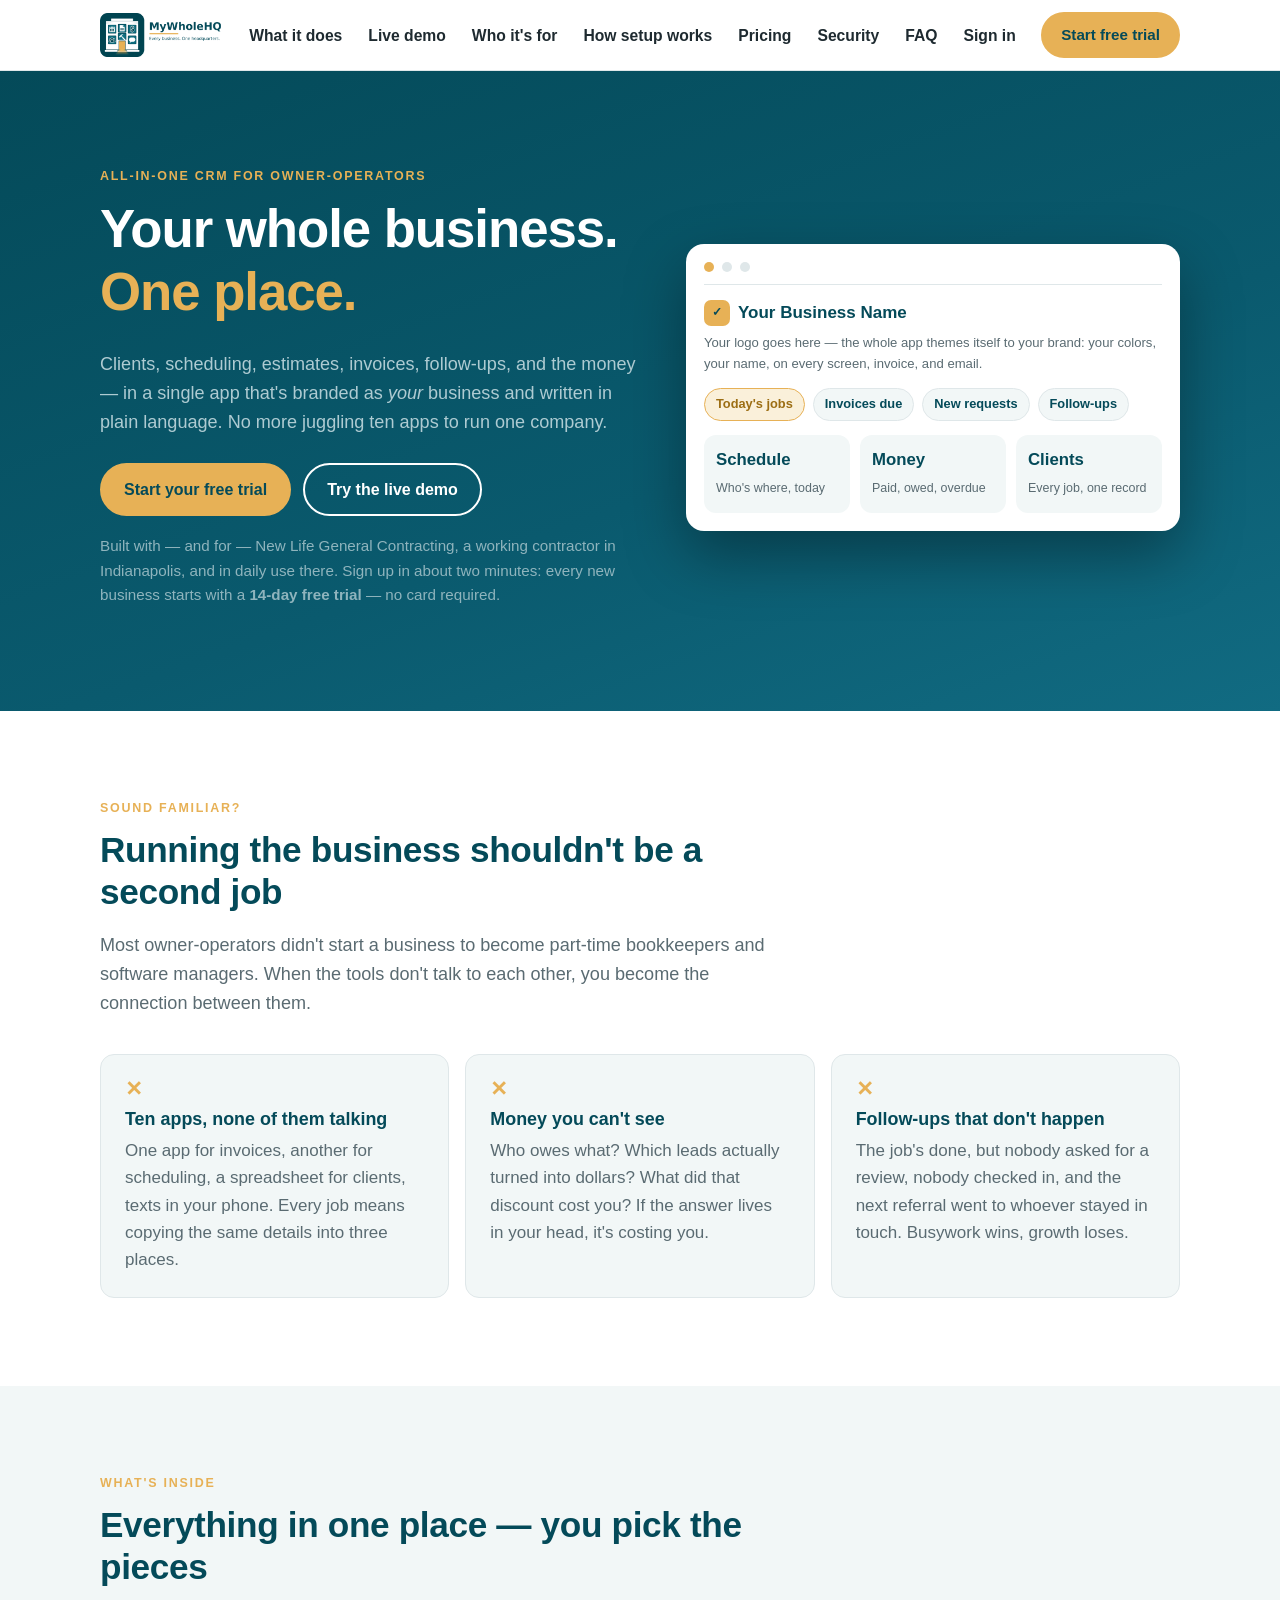
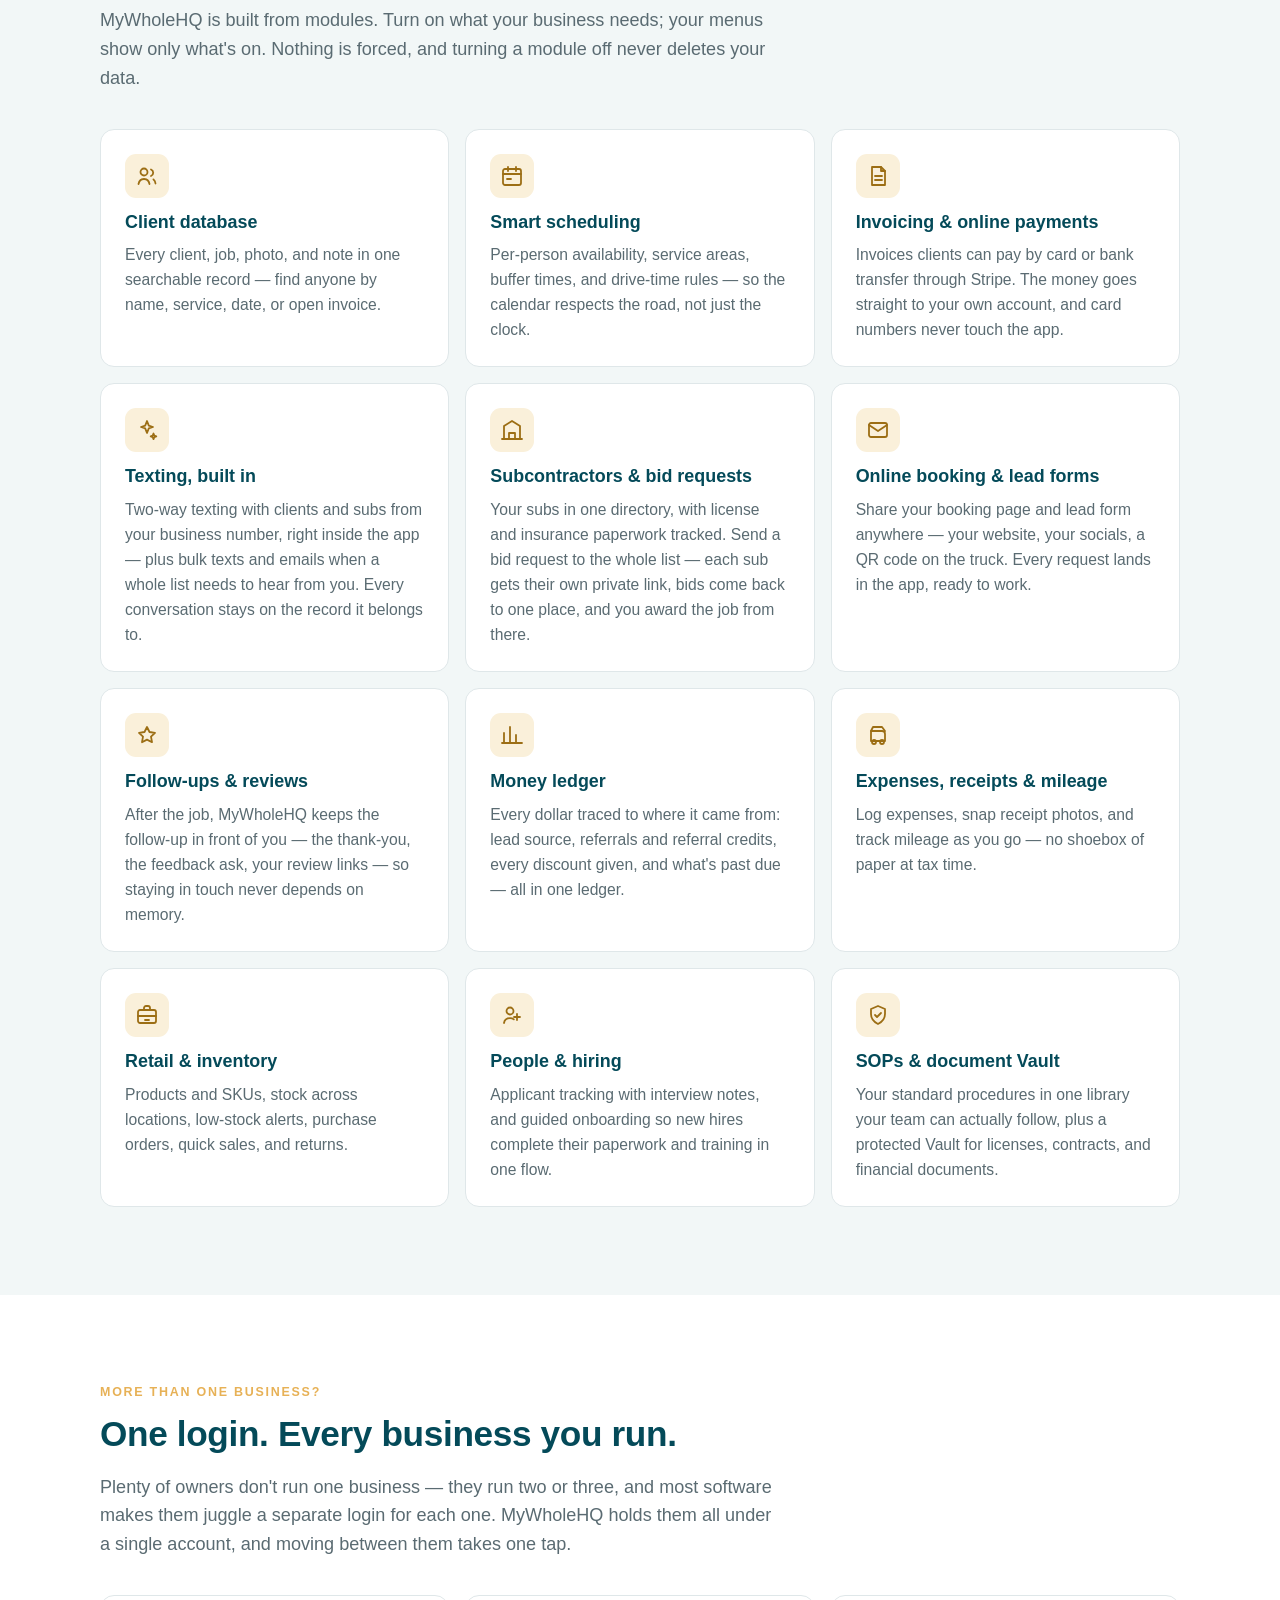
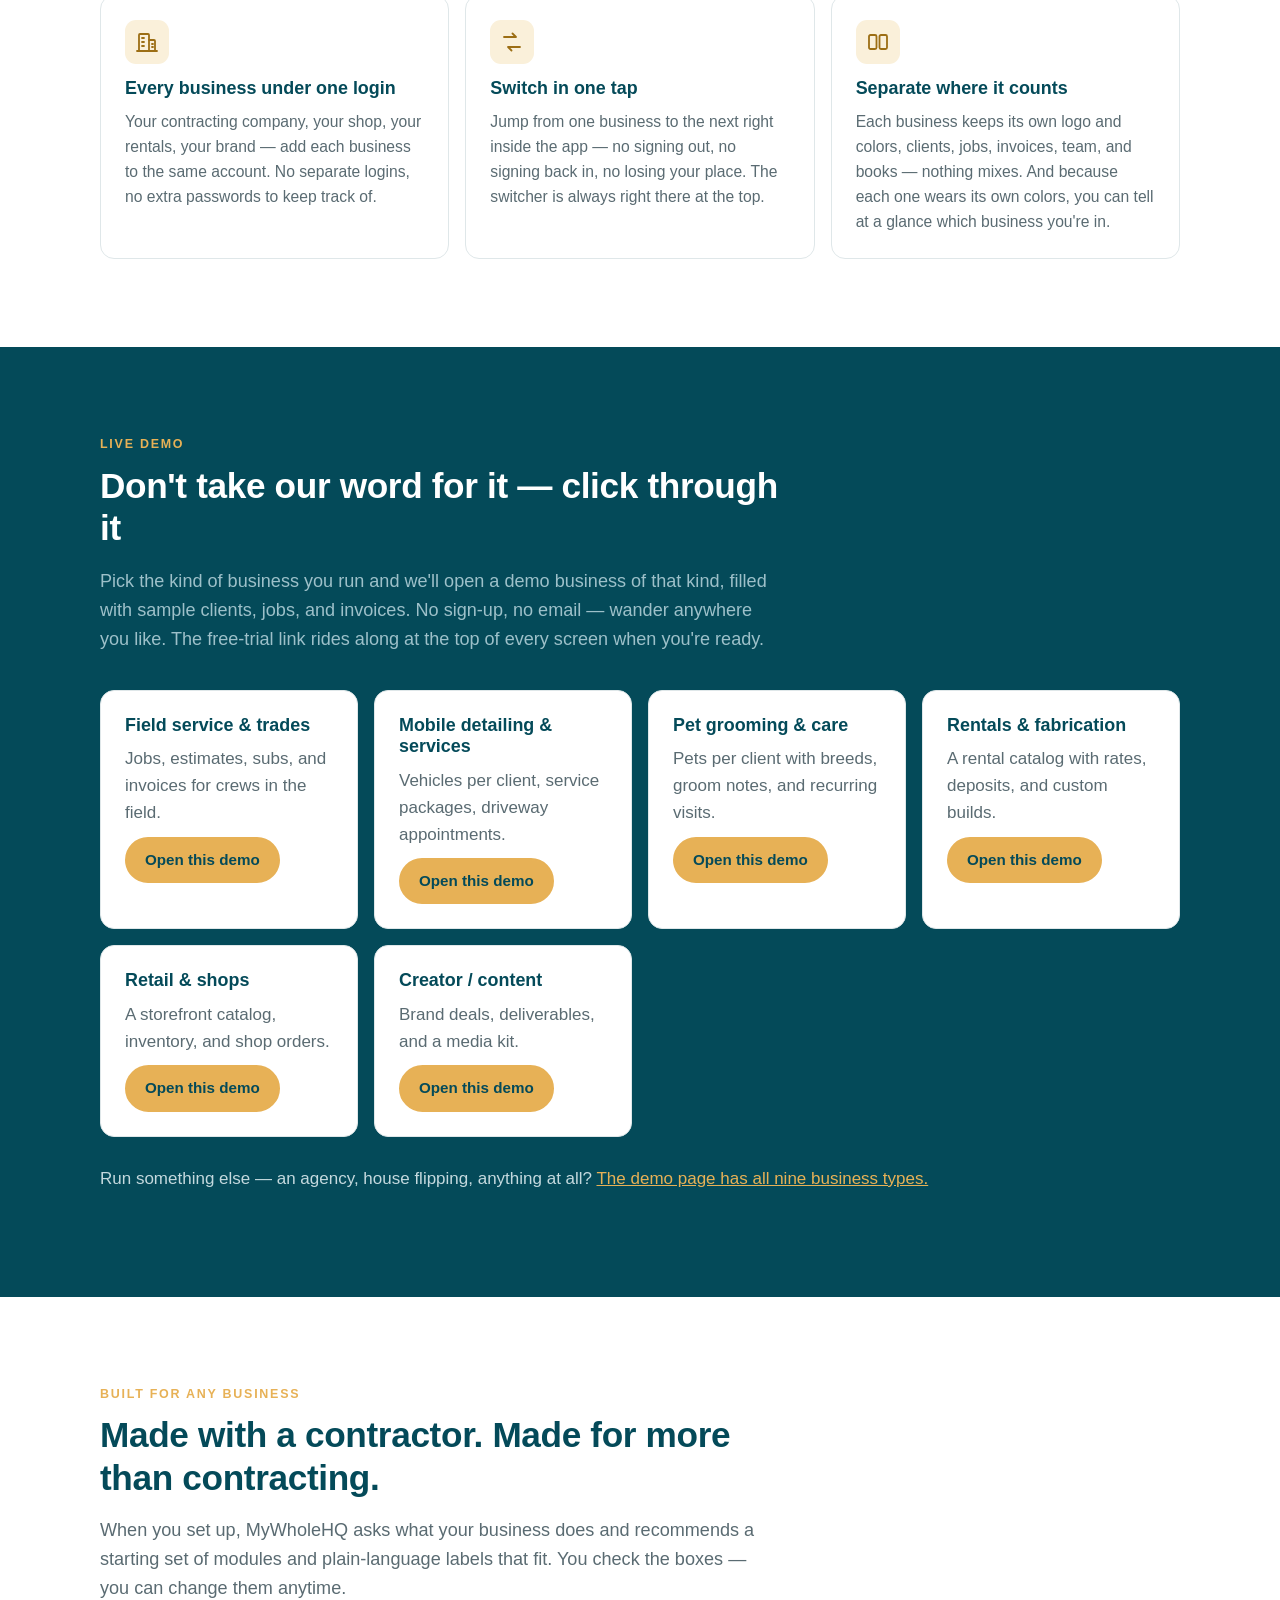
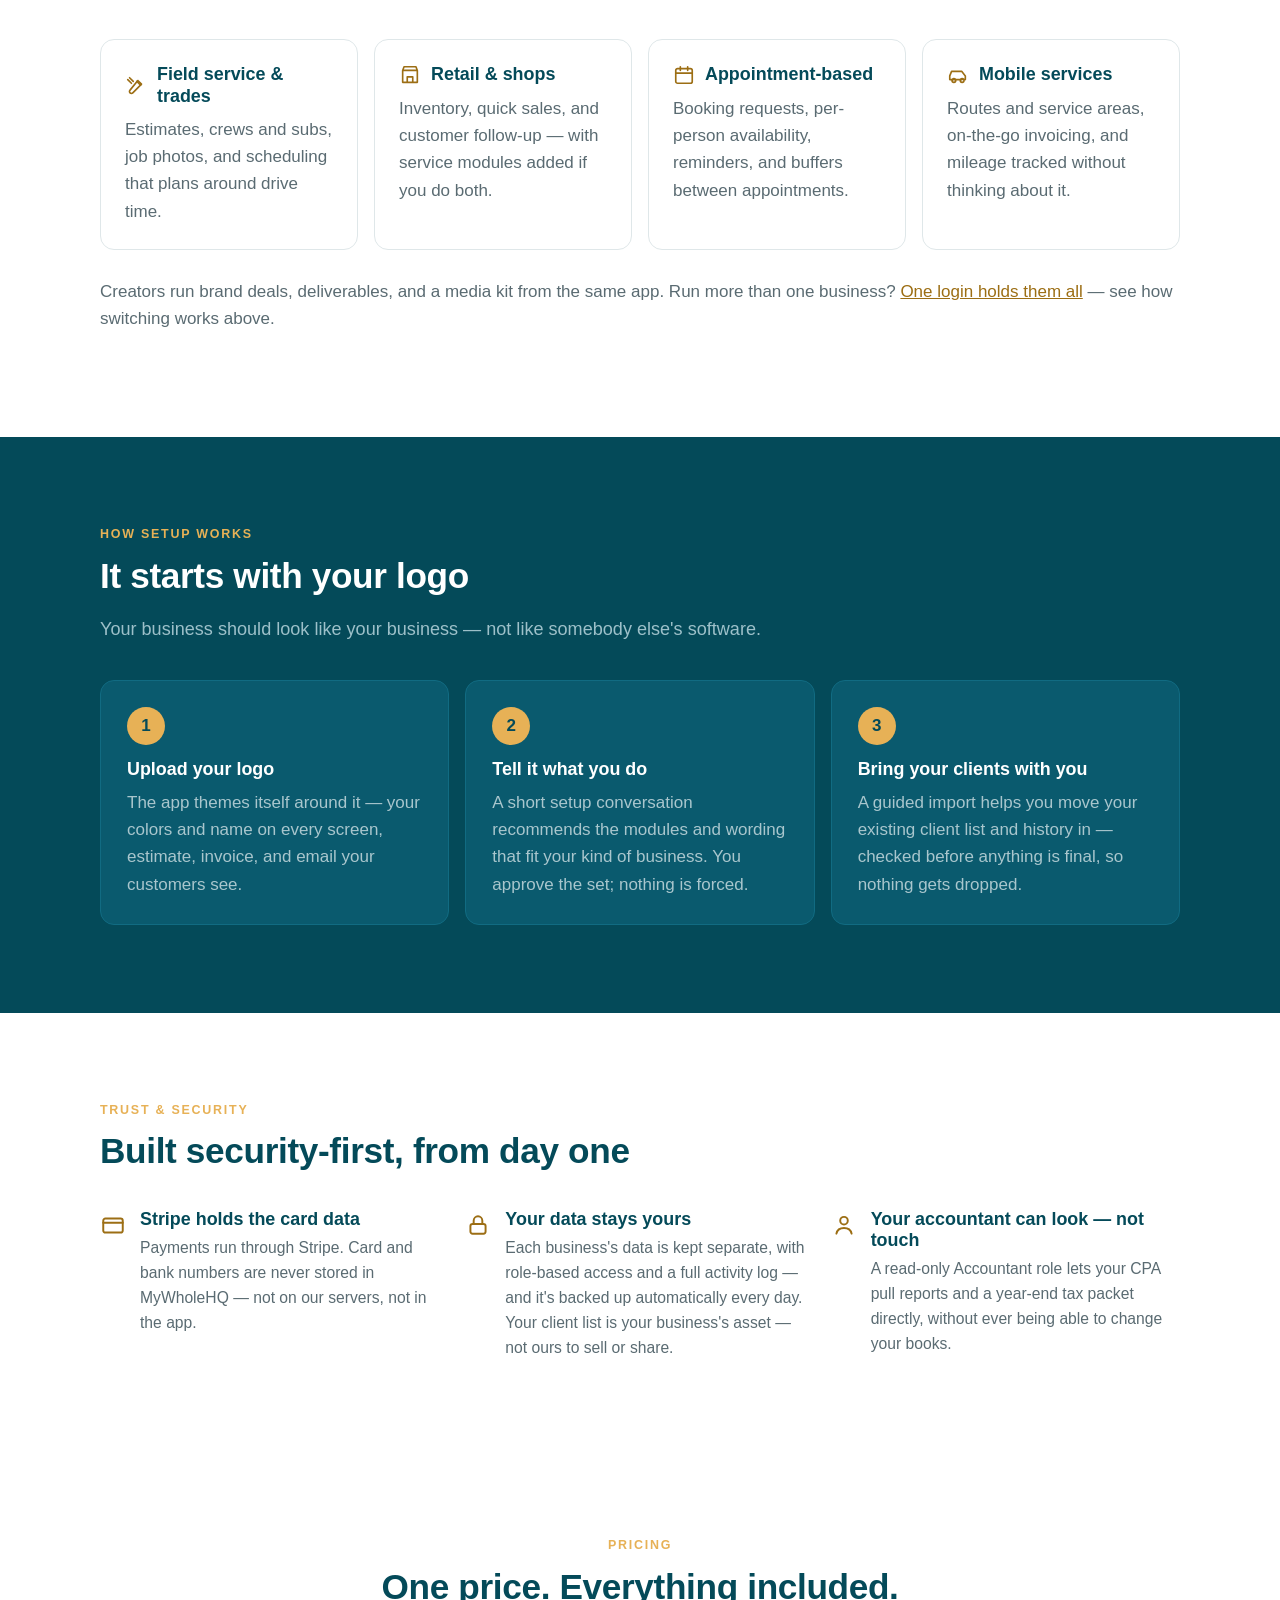
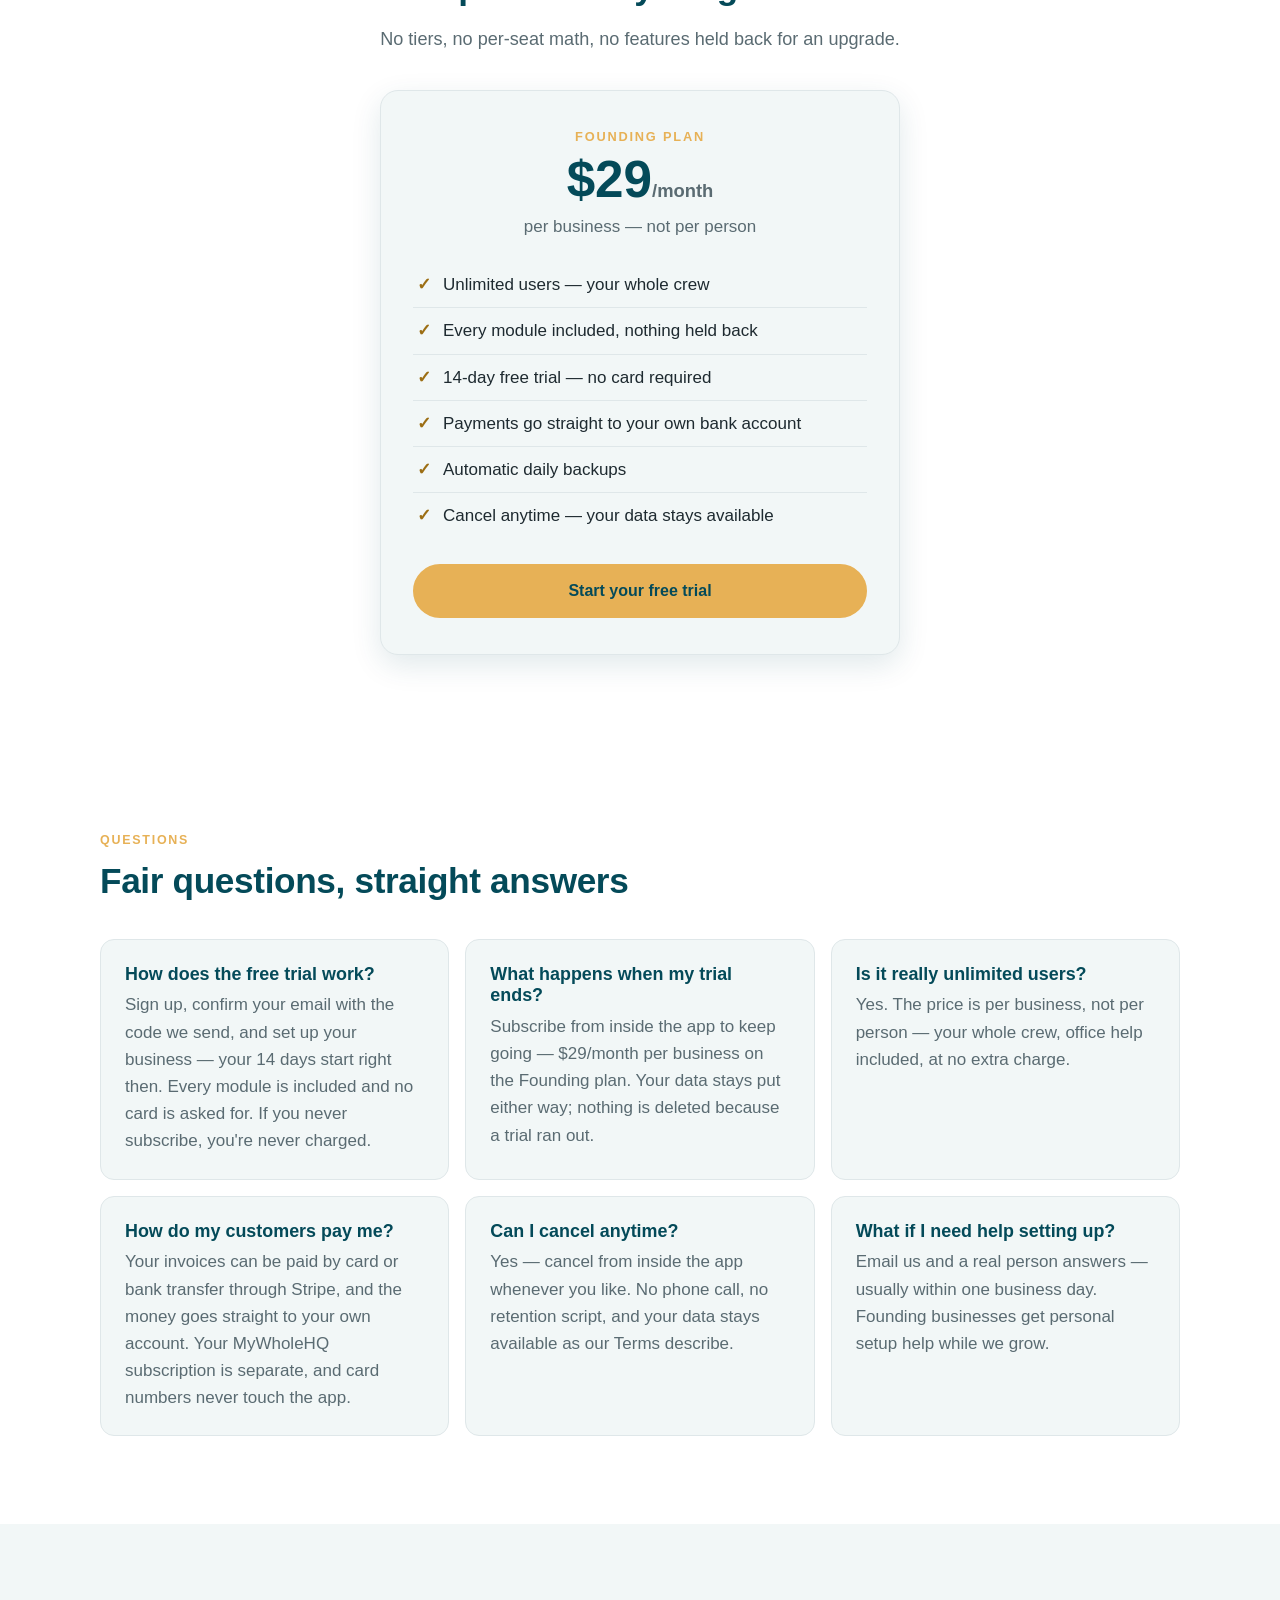
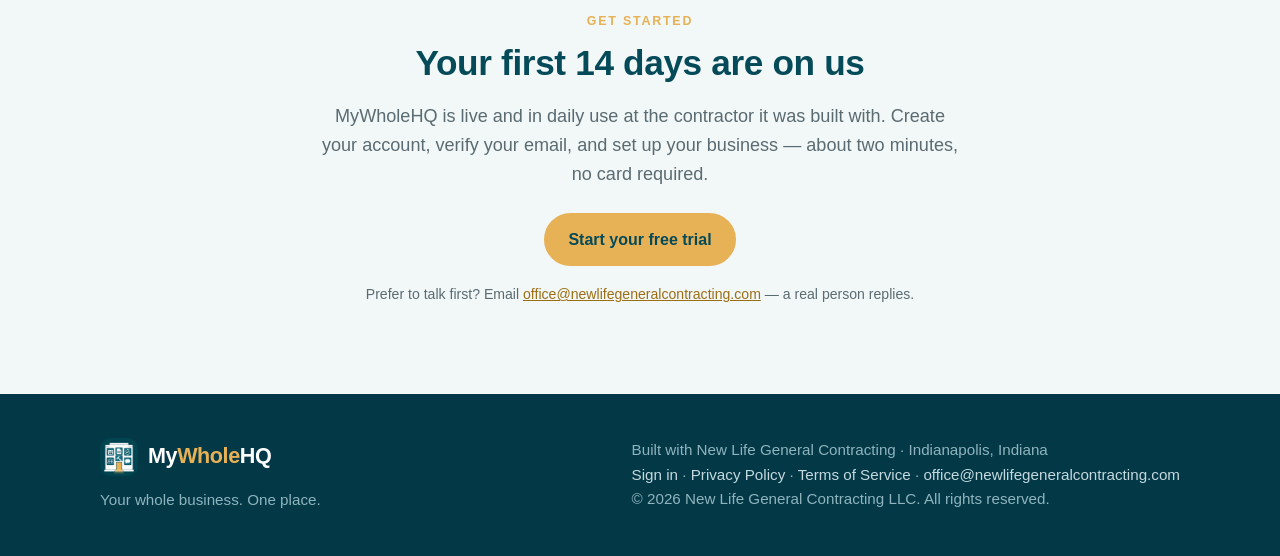
==== commit 97a7a7b3: "Add multi-business section to homepage (one login, one-tap switching, separate books)" ====
--- a/index.html
+++ b/index.html
@@ -21,8 +21,7 @@
 
 <header class="site-header">
   <div class="wrap">
-    <!-- LOGO SPOT (placeholder): replace this text wordmark with the final logo image when it exists.
-         Suggested swap: <img src="logo.svg" alt="MyWholeHQ" height="36"> -->
+    <!-- Header logo: final square-gold-door lockup (logo-horizontal.png), live since Nov 24, 2026. -->
     <a class="wordmark" href="#top" aria-label="MyWholeHQ home">
       <img class="logo-img" src="logo-horizontal.png" alt="MyWholeHQ" width="224" height="80">
     </a>
@@ -188,6 +187,35 @@
     </div>
   </section>
 
+
+  <!-- ============ MULTI-BUSINESS ============ -->
+  <section id="multi-business">
+    <div class="wrap">
+      <div class="section-head">
+        <p class="eyebrow">More than one business?</p>
+        <h2>One login. Every business you run.</h2>
+        <p class="lede">Plenty of owners don't run one business — they run two or three, and most software makes them juggle a separate login for each one. MyWholeHQ holds them all under a single account, and moving between them takes one tap.</p>
+      </div>
+      <div class="module-grid">
+        <div class="module">
+          <div class="icon"><svg viewBox="0 0 24 24"><path d="M4 21V5a1 1 0 0 1 1-1h8a1 1 0 0 1 1 1v16"/><path d="M14 10h5a1 1 0 0 1 1 1v10"/><path d="M2 21h20"/><path d="M7 8h2M7 12h2M7 16h2M17 14h1M17 17h1"/></svg></div>
+          <h3>Every business under one login</h3>
+          <p>Your contracting company, your shop, your rentals, your brand — add each business to the same account. No separate logins, no extra passwords to keep track of.</p>
+        </div>
+        <div class="module">
+          <div class="icon"><svg viewBox="0 0 24 24"><path d="M4 7h12l-3.5-3.5M20 17H8l3.5 3.5"/></svg></div>
+          <h3>Switch in one tap</h3>
+          <p>Jump from one business to the next right inside the app — no signing out, no signing back in, no losing your place. The switcher is always right there at the top.</p>
+        </div>
+        <div class="module">
+          <div class="icon"><svg viewBox="0 0 24 24"><rect x="3" y="5" width="7.5" height="14" rx="1.5"/><rect x="13.5" y="5" width="7.5" height="14" rx="1.5"/></svg></div>
+          <h3>Separate where it counts</h3>
+          <p>Each business keeps its own logo and colors, clients, jobs, invoices, team, and books — nothing mixes. And because each one wears its own colors, you can tell at a glance which business you're in.</p>
+        </div>
+      </div>
+    </div>
+  </section>
+
   <!-- ============ LIVE DEMO ============ -->
   <section class="steps" id="demo">
     <div class="wrap">
@@ -258,7 +286,7 @@
           <p>Routes and service areas, on-the-go invoicing, and mileage tracked without thinking about it.</p>
         </div>
       </div>
-      <p style="margin-top:28px;color:var(--muted)">Creators run brand deals, deliverables, and a media kit from the same app. Run more than one business? One login can hold several — each with its own branding, team, and books — and switch between them in one tap.</p>
+      <p style="margin-top:28px;color:var(--muted)">Creators run brand deals, deliverables, and a media kit from the same app. Run more than one business? <a href="#multi-business" style="color:var(--gold-dark)">One login holds them all</a> — see how switching works above.</p>
     </div>
   </section>
 
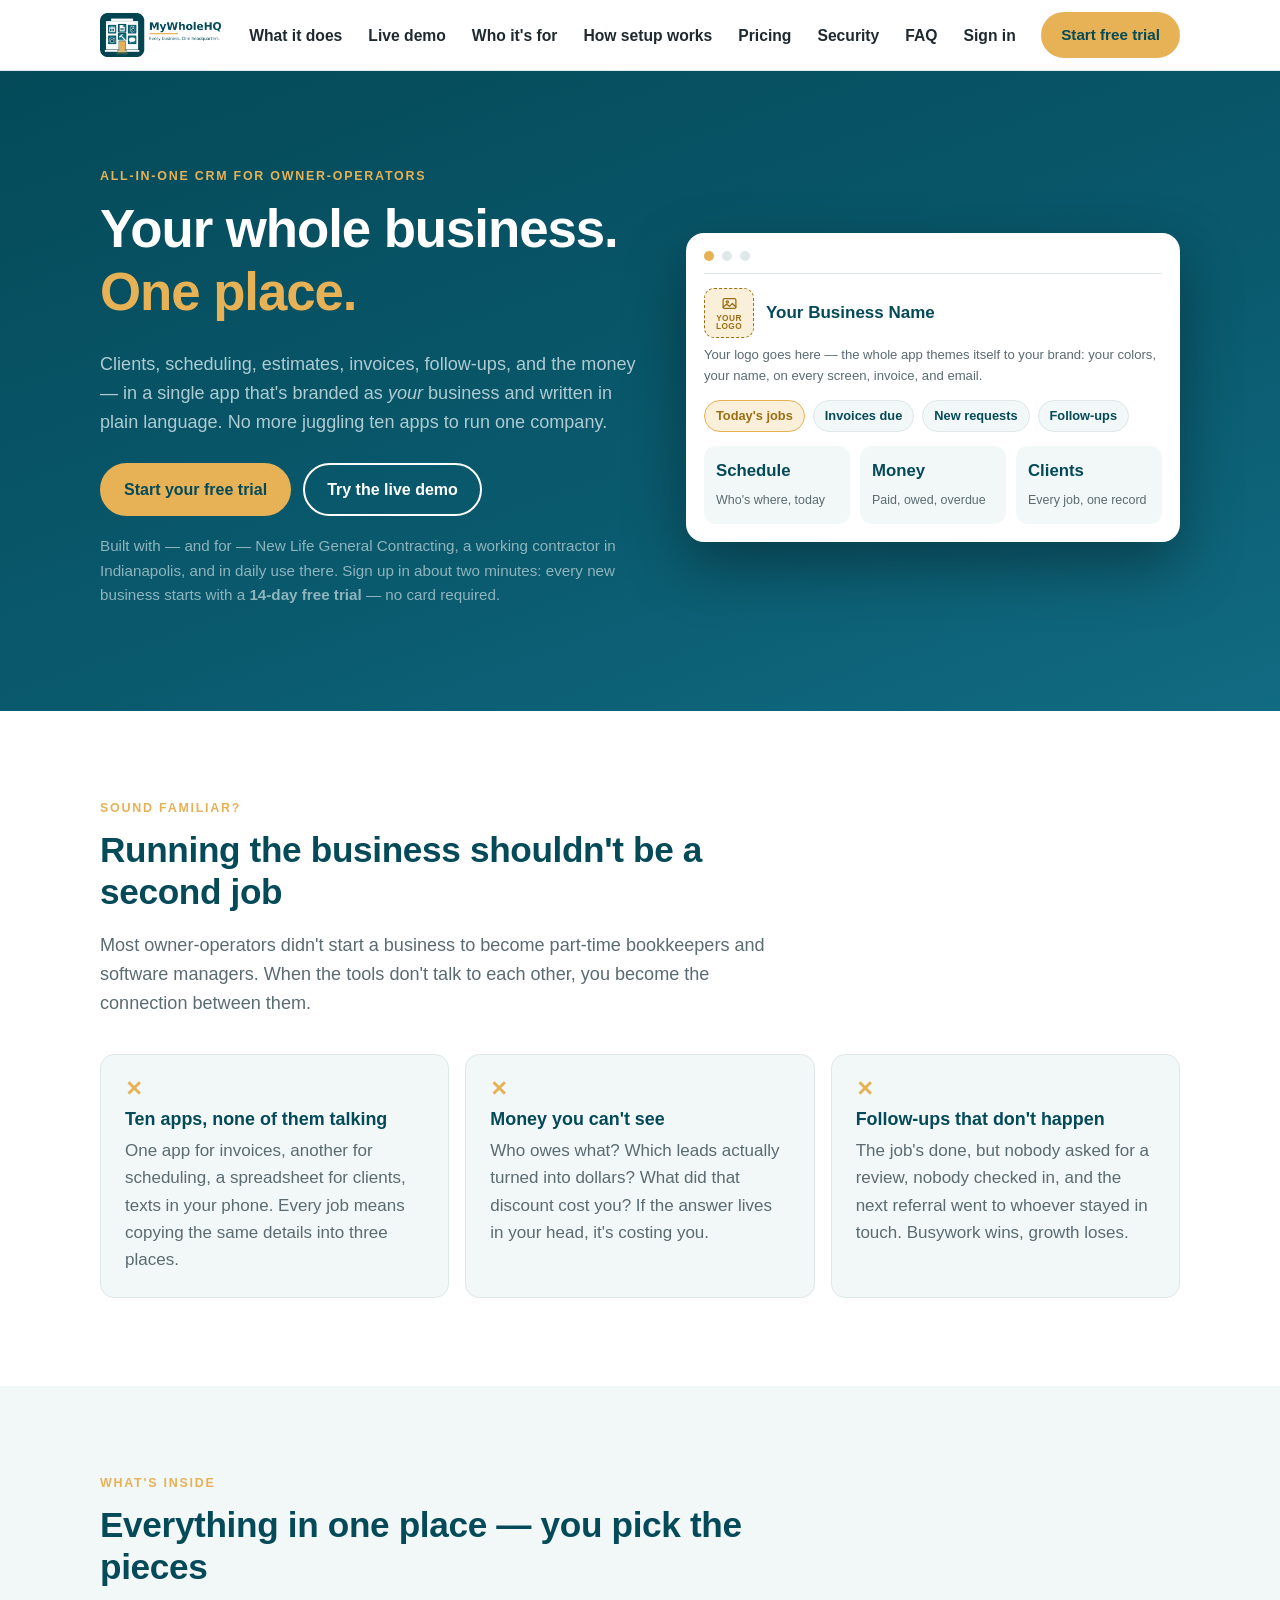
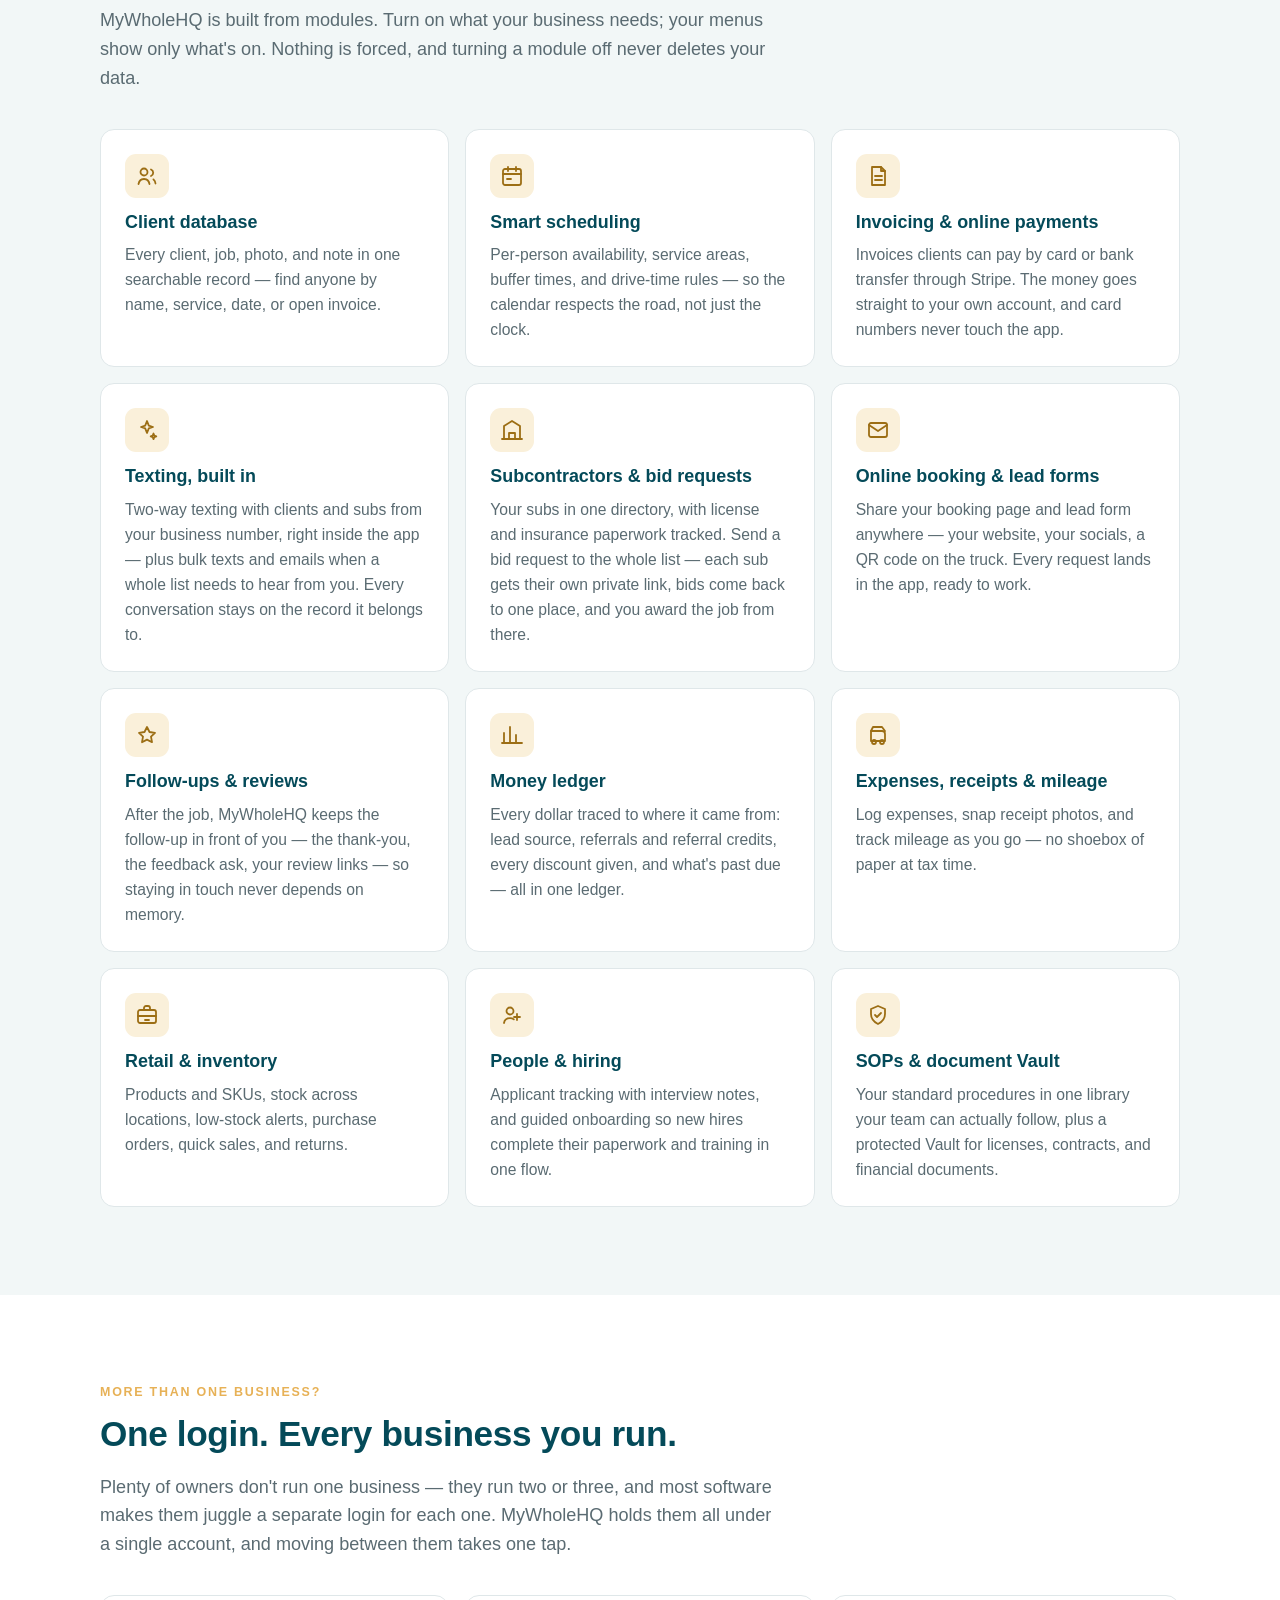
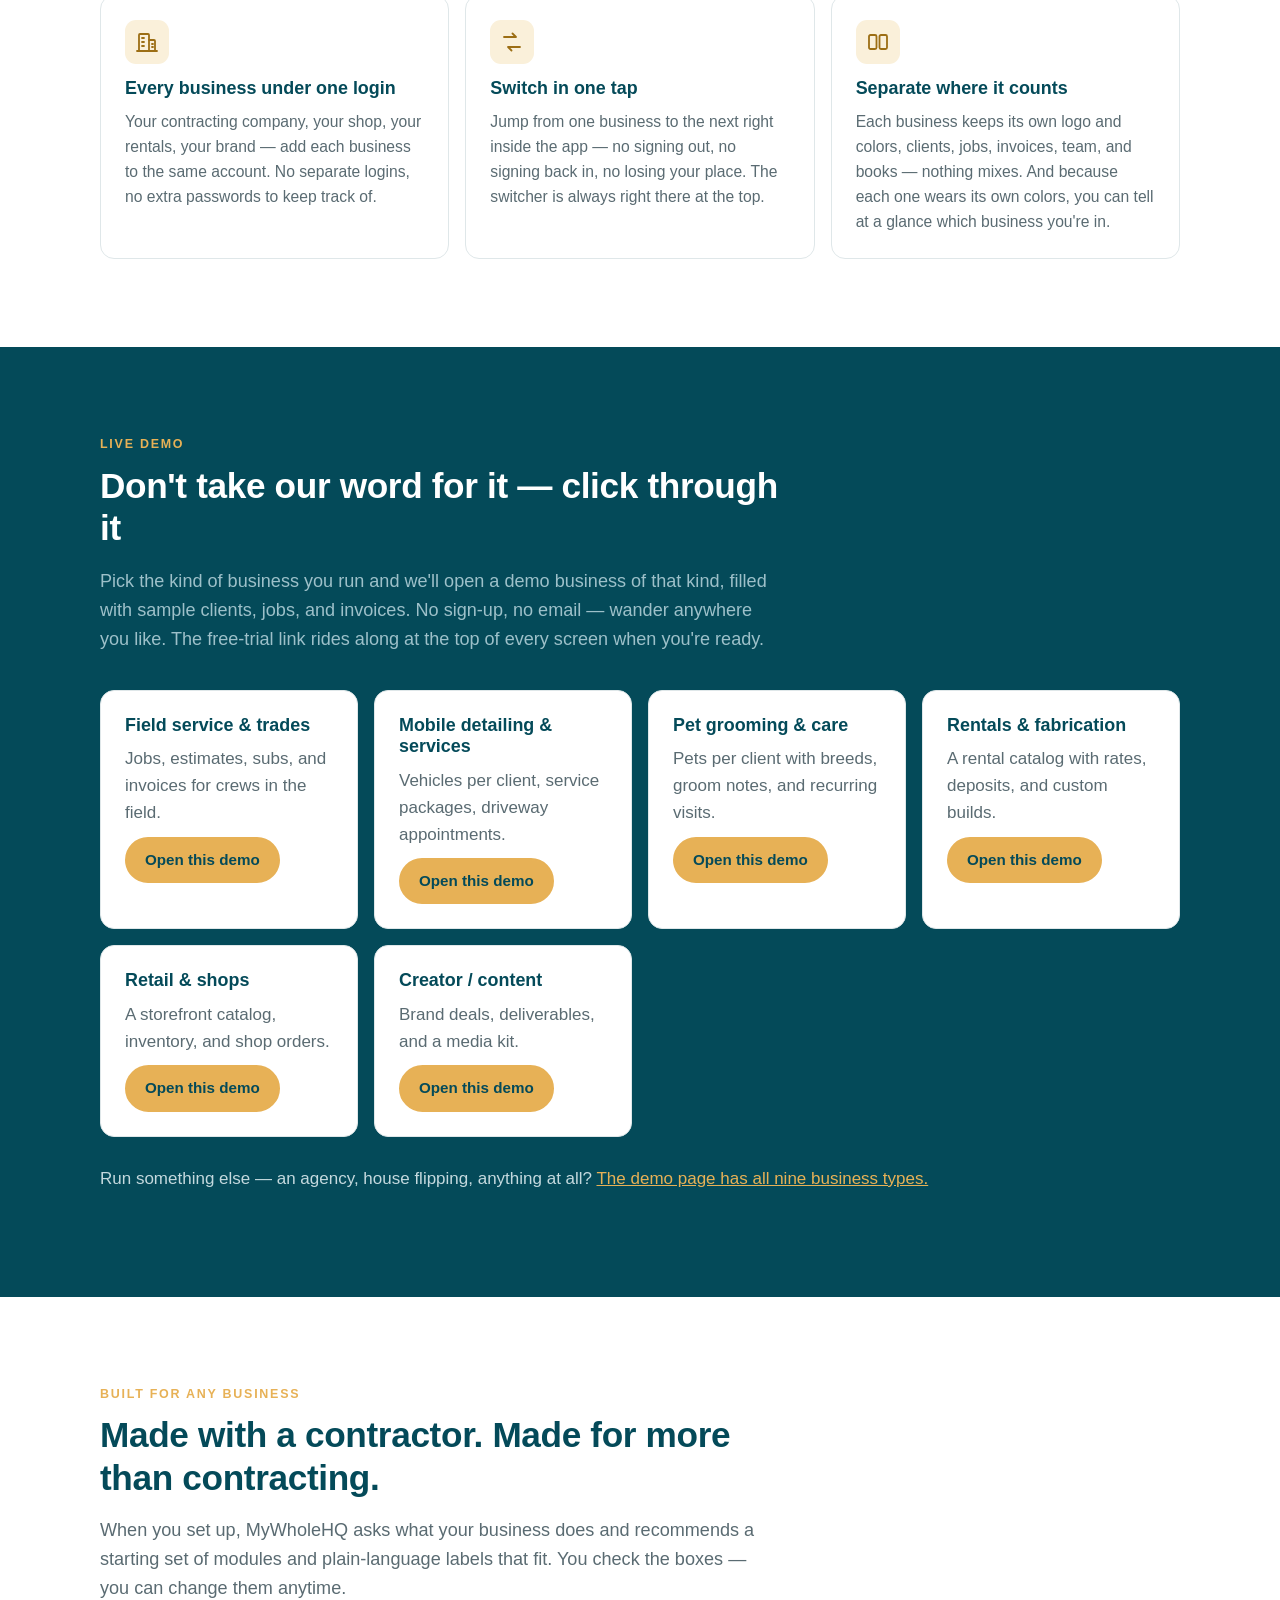
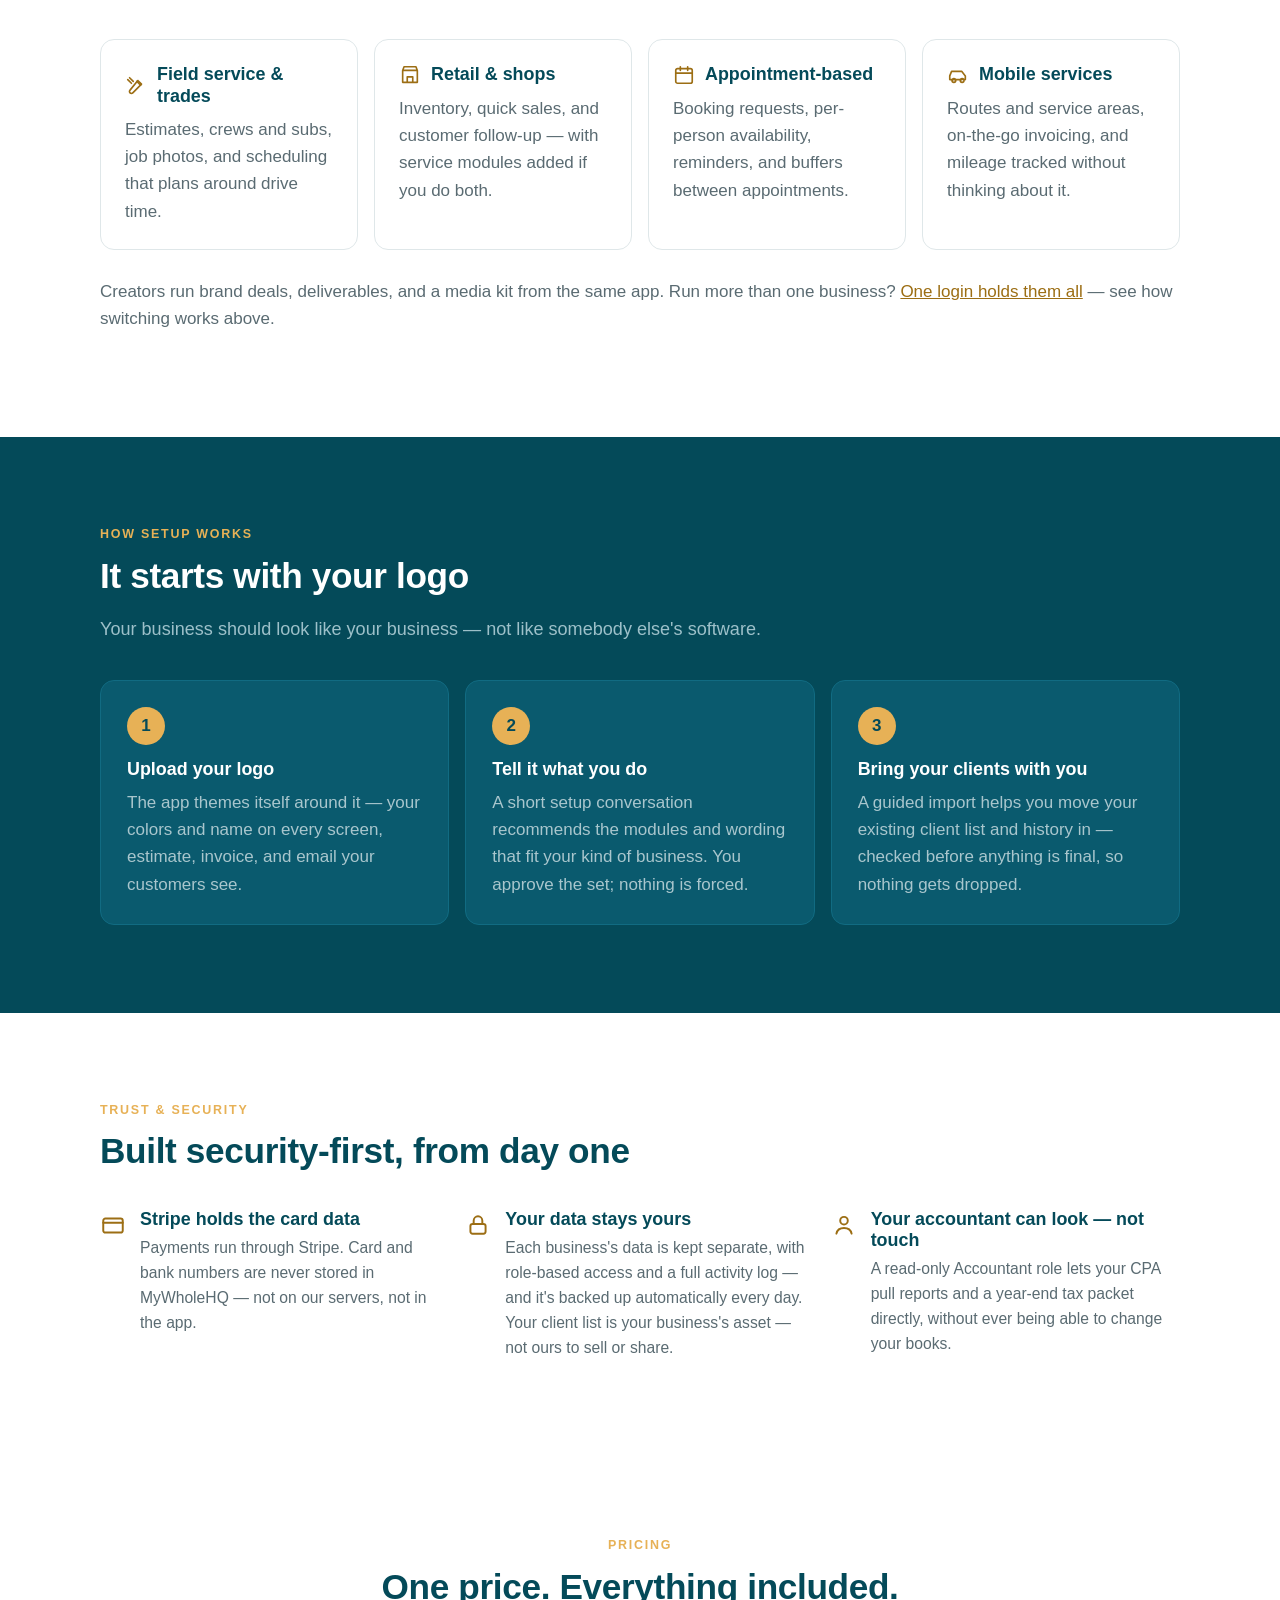
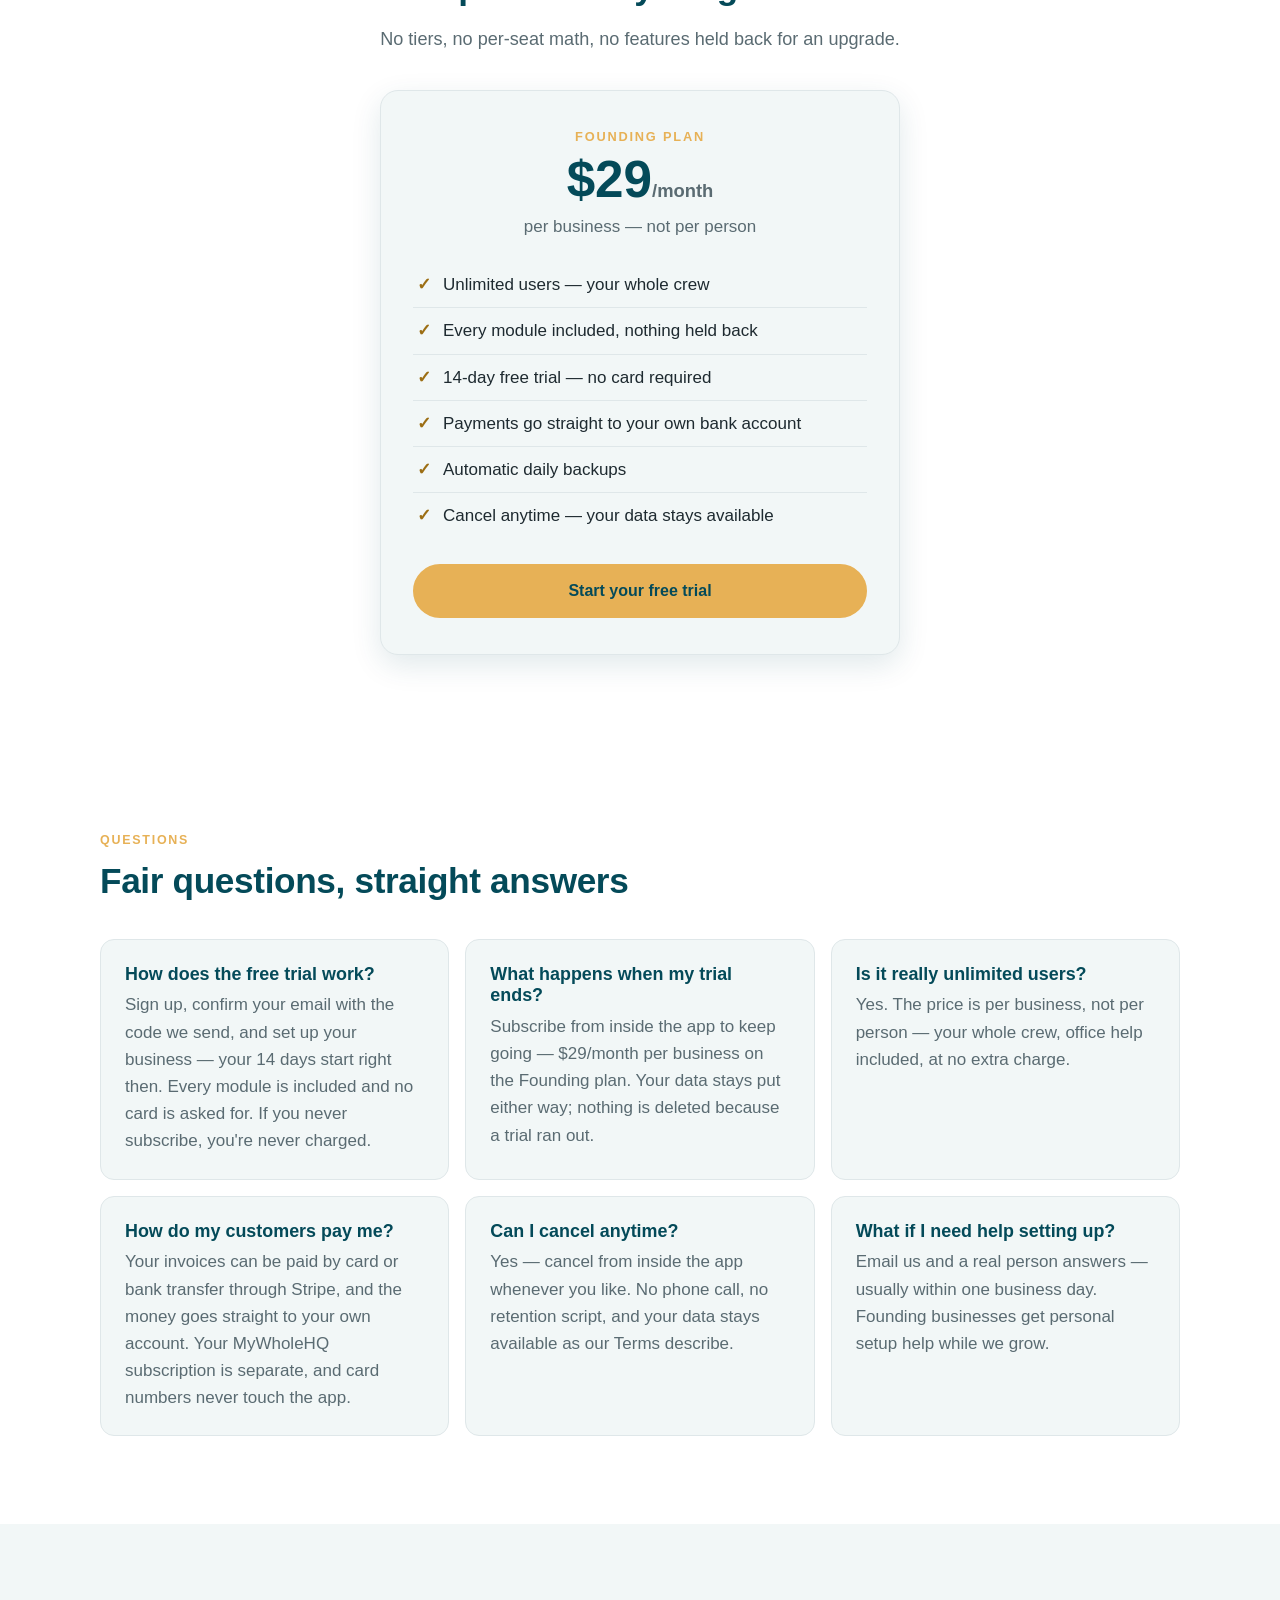
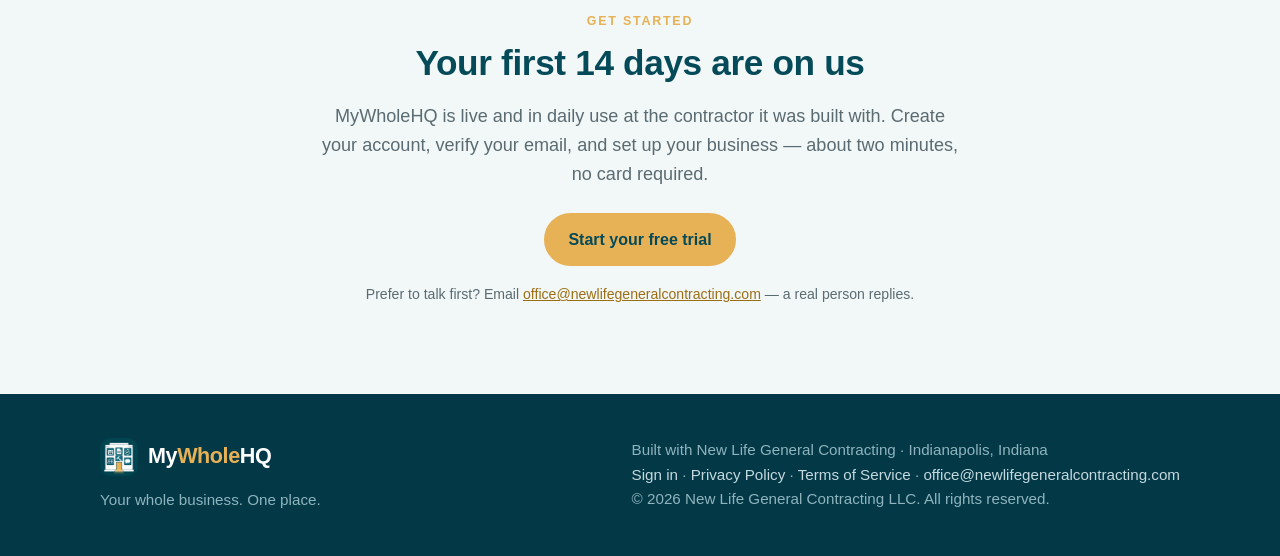
==== commit b4820bf5: "Hero preview: real logo-spot tile (dashed 'Your Logo' square) instead of plain-font placeholder" ====
--- a/index.html
+++ b/index.html
@@ -56,7 +56,7 @@
       </div>
       <div class="preview" aria-hidden="true">
         <div class="preview-top"><span class="dot c"></span><span class="dot"></span><span class="dot"></span></div>
-        <div class="preview-logo"><span class="mark">✓</span> Your Business Name</div>
+        <div class="preview-logo"><span class="logo-tile"><svg viewBox="0 0 24 24"><rect x="3" y="5" width="18" height="14" rx="2"/><circle cx="9" cy="10" r="1.6"/><path d="M3 17l5-4 4 3 4-4 5 5"/></svg><span>Your Logo</span></span> Your Business Name</div>
         <p class="preview-sub">Your logo goes here — the whole app themes itself to your brand: your colors, your name, on every screen, invoice, and email.</p>
         <div class="chip-row">
           <span class="chip on">Today's jobs</span>
--- a/style.css
+++ b/style.css
@@ -92,8 +92,10 @@
 .preview-top{display:flex;align-items:center;gap:8px;padding-bottom:12px;border-bottom:1px solid var(--line)}
 .dot{width:10px;height:10px;border-radius:50%;background:var(--line)}
 .dot.c{background:var(--gold)}
-.preview-logo{display:flex;align-items:center;gap:8px;margin:14px 0 6px;font-weight:800;color:var(--teal)}
-.preview-logo .mark{width:26px;height:26px;border-radius:7px;background:var(--gold);color:#044A59;display:flex;align-items:center;justify-content:center;font-size:.75rem}
+.preview-logo{display:flex;align-items:center;gap:12px;margin:14px 0 6px;font-weight:800;color:var(--teal)}
+.logo-tile{width:50px;height:50px;flex:0 0 auto;border:1.5px dashed var(--gold-dark);background:var(--gold-soft);border-radius:10px;display:flex;flex-direction:column;align-items:center;justify-content:center;gap:2px}
+.logo-tile svg{width:17px;height:17px;stroke:var(--gold-dark);fill:none;stroke-width:1.8;stroke-linecap:round;stroke-linejoin:round}
+.logo-tile span{font-size:.52rem;font-weight:800;letter-spacing:.05em;text-transform:uppercase;line-height:1;color:var(--gold-dark);text-align:center}
 .preview-sub{font-size:.82rem;color:var(--muted);margin:0 0 14px}
 .chip-row{display:flex;flex-wrap:wrap;gap:8px;margin-bottom:14px}
 .chip{font-size:.8rem;font-weight:600;background:var(--bg-soft);border:1px solid var(--line);border-radius:999px;padding:5px 11px;color:var(--teal)}
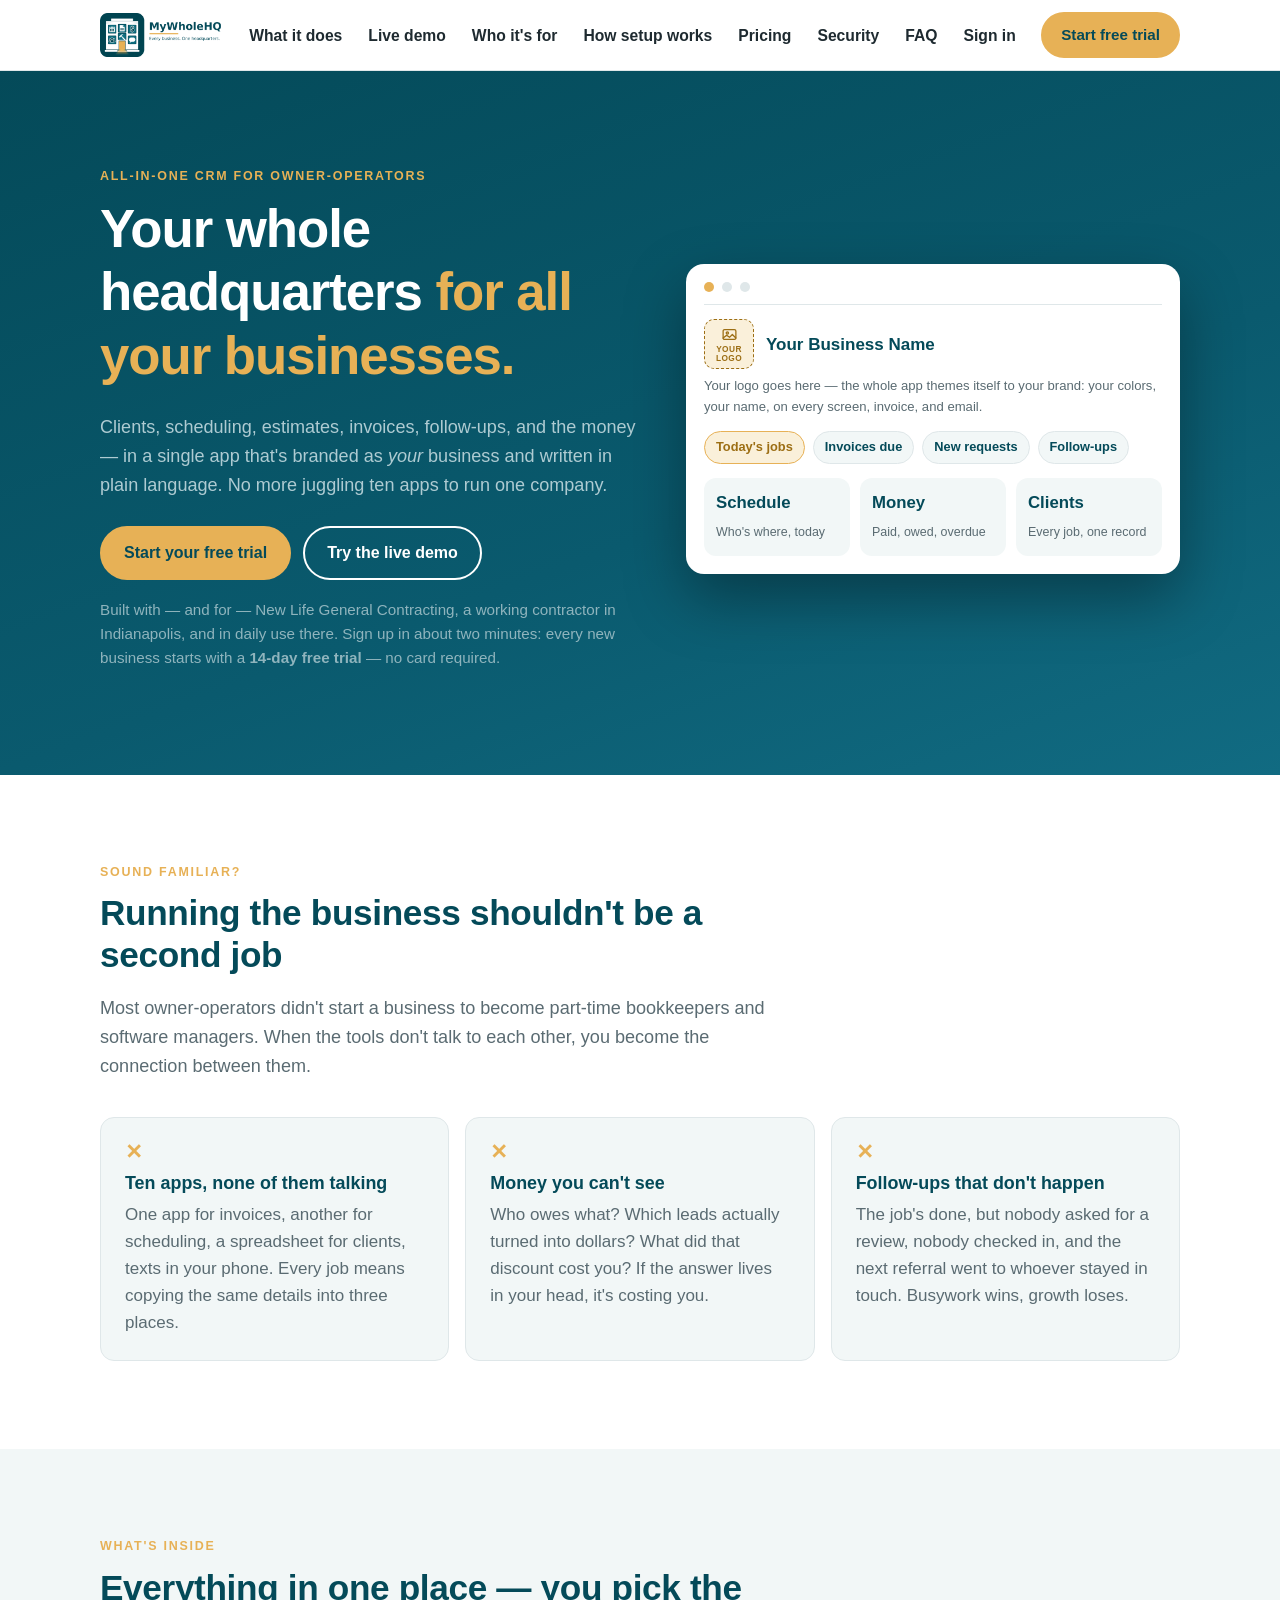
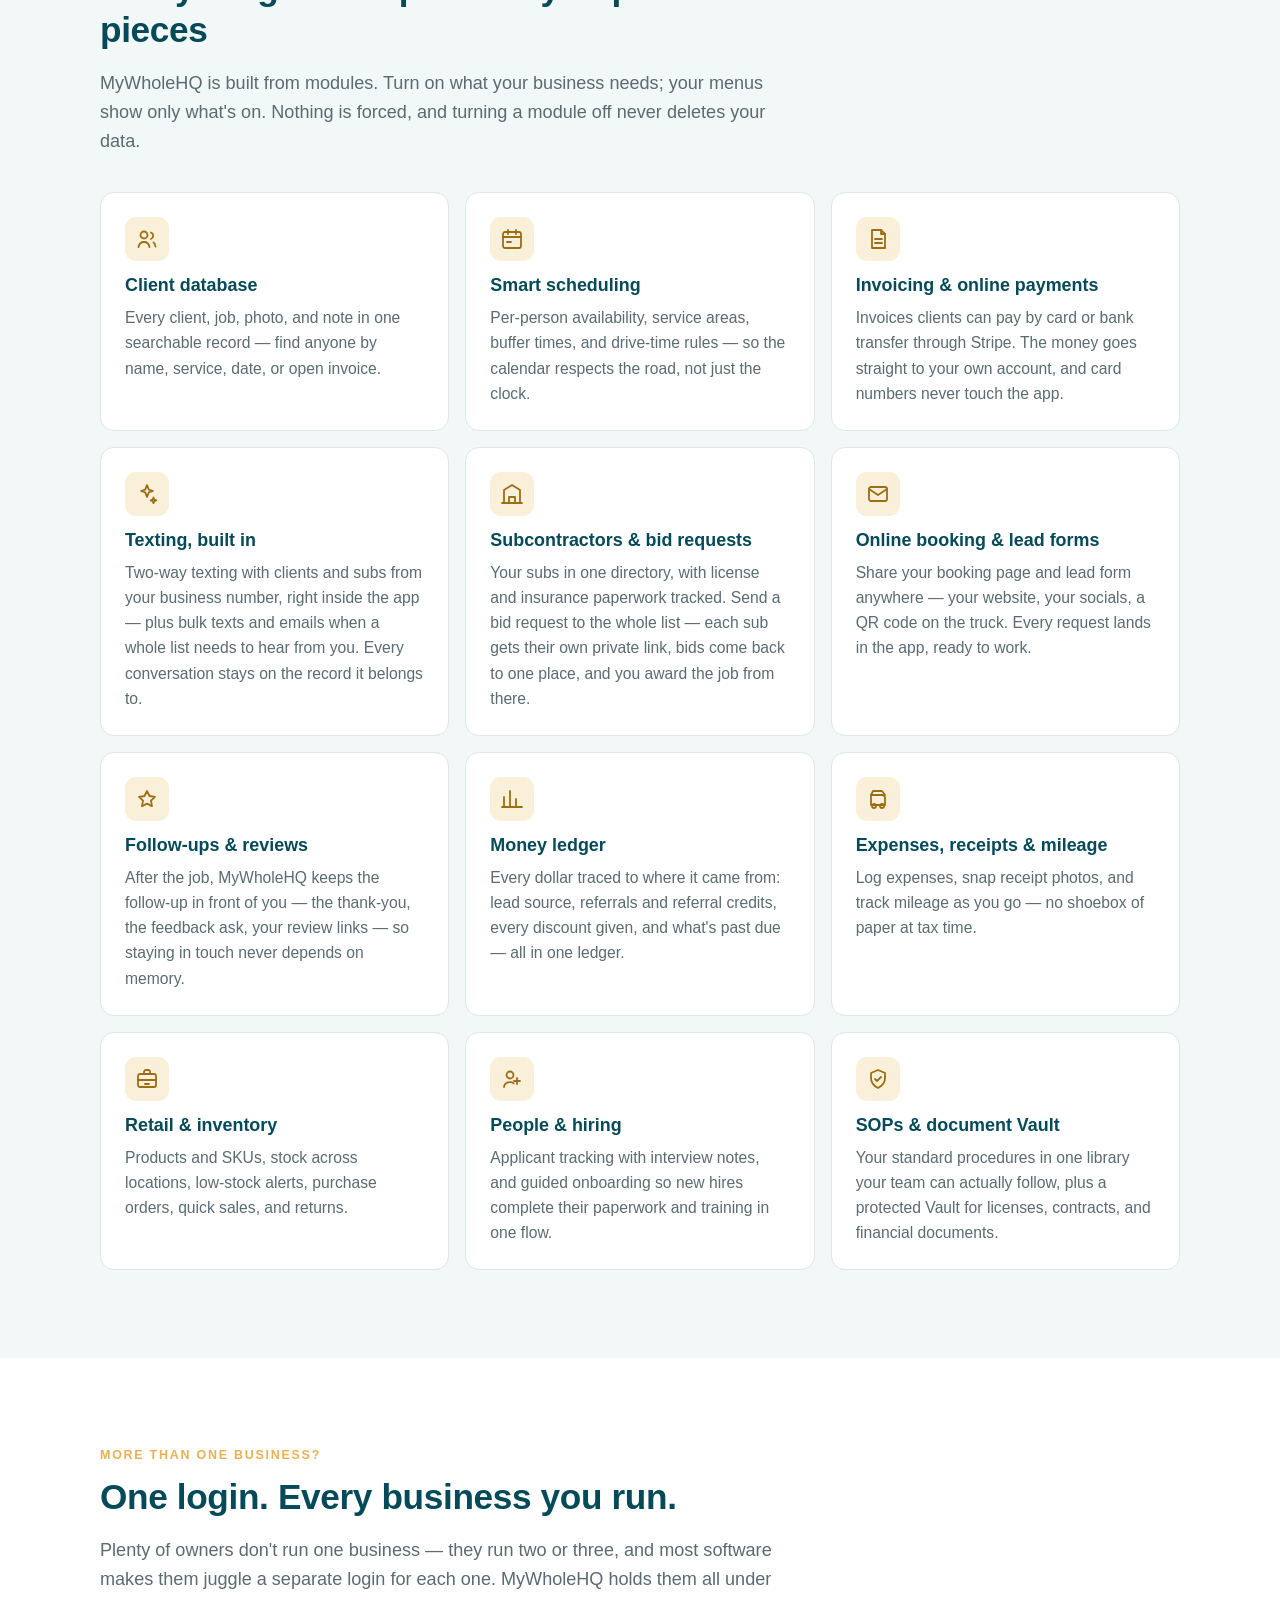
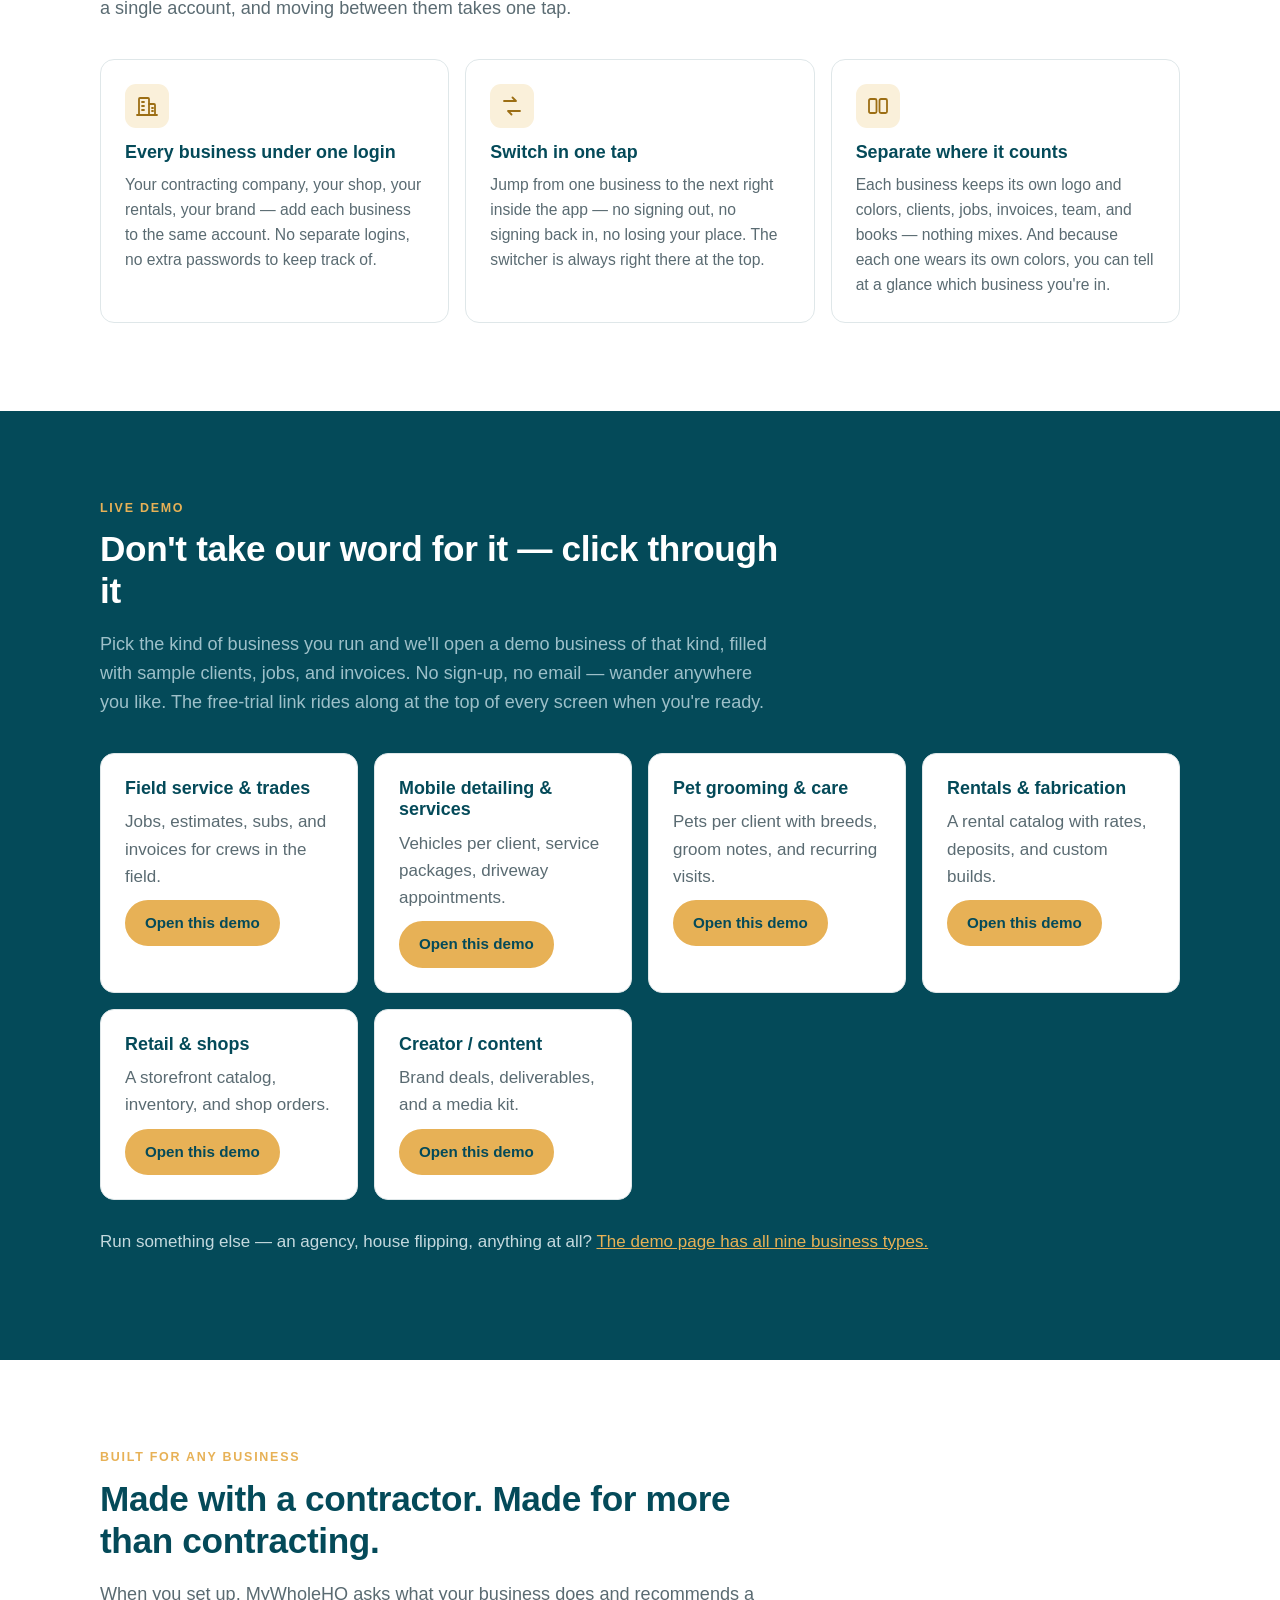
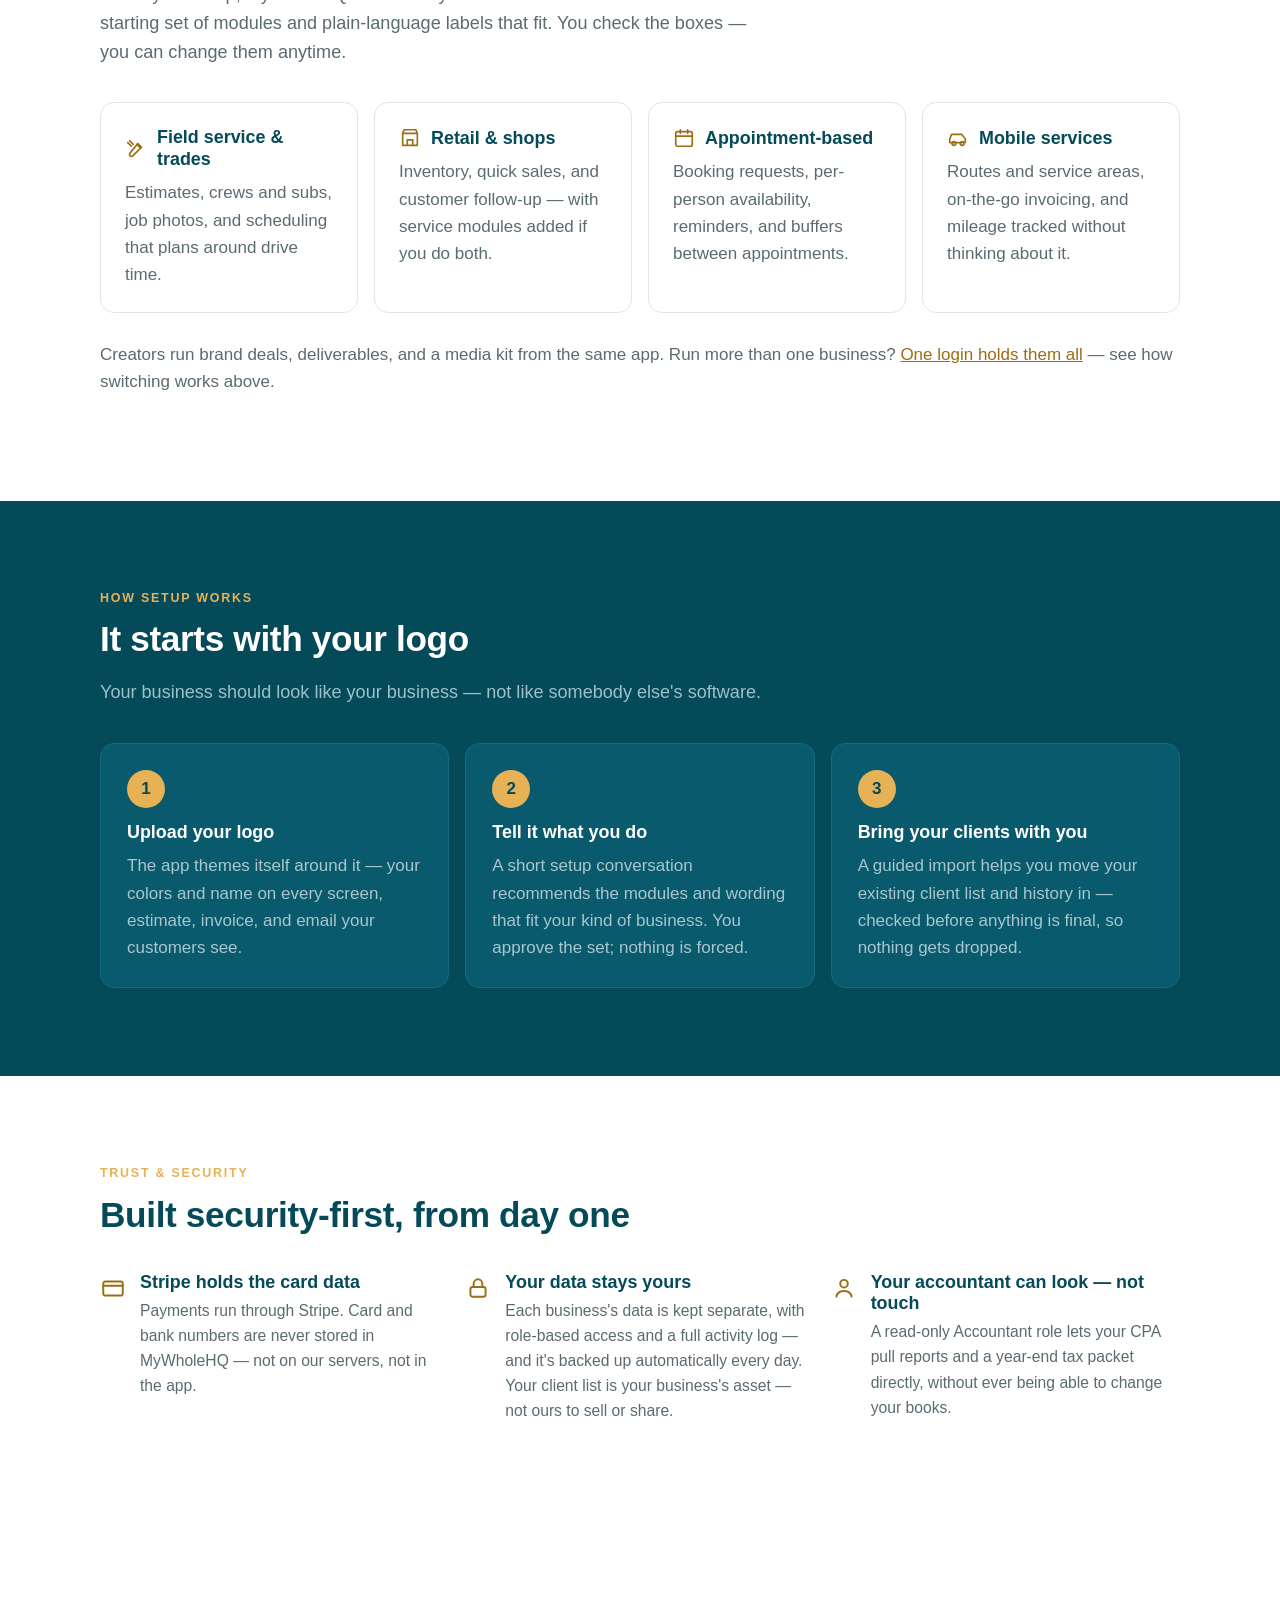
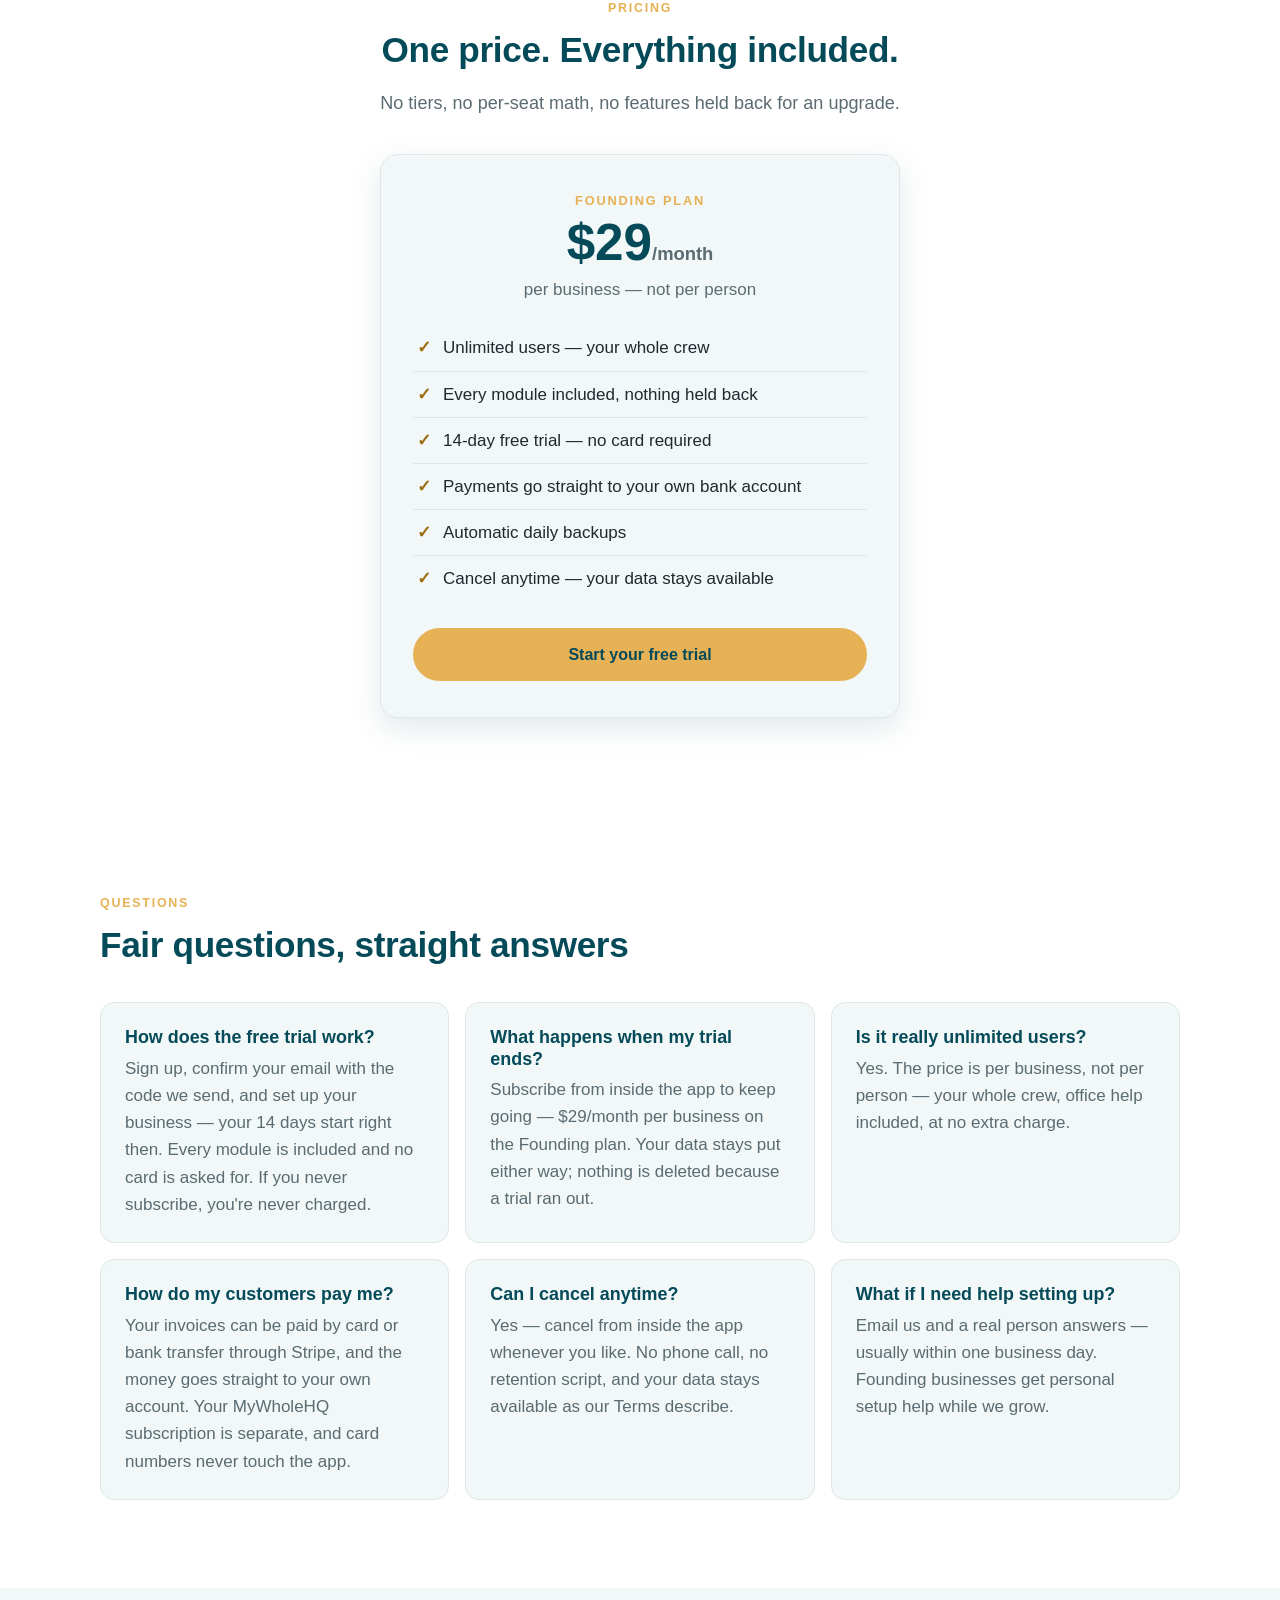
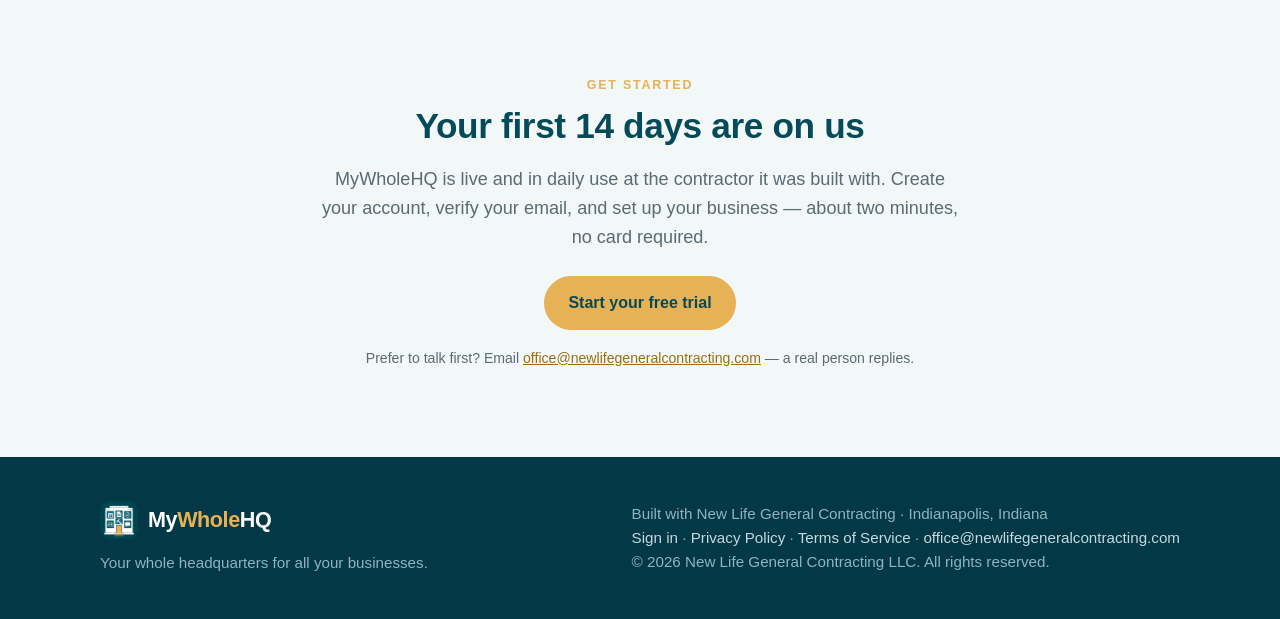
==== commit 580776a1: "New headline: 'Your whole headquarters for all your businesses' (title, hero, footers)" ====
--- a/index.html
+++ b/index.html
@@ -3,9 +3,9 @@
 <head>
 <meta charset="UTF-8">
 <meta name="viewport" content="width=device-width, initial-scale=1">
-<title>MyWholeHQ — Your whole business. One place.</title>
+<title>MyWholeHQ — Your whole headquarters for all your businesses</title>
 <meta name="description" content="MyWholeHQ is the all-in-one app for owner-run businesses: clients, jobs, quotes, invoices, subcontractors, scheduling, and texting in one place. Founding plan $29/month per business, unlimited users, 14-day free trial.">
-<meta property="og:title" content="MyWholeHQ — Your whole business. One place.">
+<meta property="og:title" content="MyWholeHQ — Your whole headquarters for all your businesses">
 <meta property="og:description" content="Clients, jobs, quotes, invoices, subs, and texting — one simple app built for owner-operators. $29/mo, unlimited users, 14-day free trial.">
 <meta property="og:type" content="website">
 <meta property="og:url" content="https://mywholehq.com/">
@@ -46,7 +46,7 @@
     <div class="wrap hero-grid">
       <div>
         <p class="eyebrow" style="color:#E7B156">All-in-one CRM for owner-operators</p>
-        <h1>Your whole business. <span class="accent">One place.</span></h1>
+        <h1>Your whole headquarters <span class="accent">for all your businesses.</span></h1>
         <p class="lede">Clients, scheduling, estimates, invoices, follow-ups, and the money — in a single app that's branded as <em>your</em> business and written in plain language. No more juggling ten apps to run one company.</p>
         <div class="hero-ctas">
           <a class="btn" href="https://app.mywholehq.com/signup">Start your free trial</a>
@@ -430,7 +430,7 @@
     <div>
       <!-- LOGO SPOT (placeholder): same swap as the header when the final logo exists. -->
       <a class="wordmark" href="#top"><img class="footer-mark" src="icon-192.png" alt="" width="38" height="38"><span>My<em>Whole</em>HQ</span></a>
-      <p style="margin-top:12px">Your whole business. One place.</p>
+      <p style="margin-top:12px">Your whole headquarters for all your businesses.</p>
     </div>
     <div>
       <p>Built with New Life General Contracting · Indianapolis, Indiana</p>
